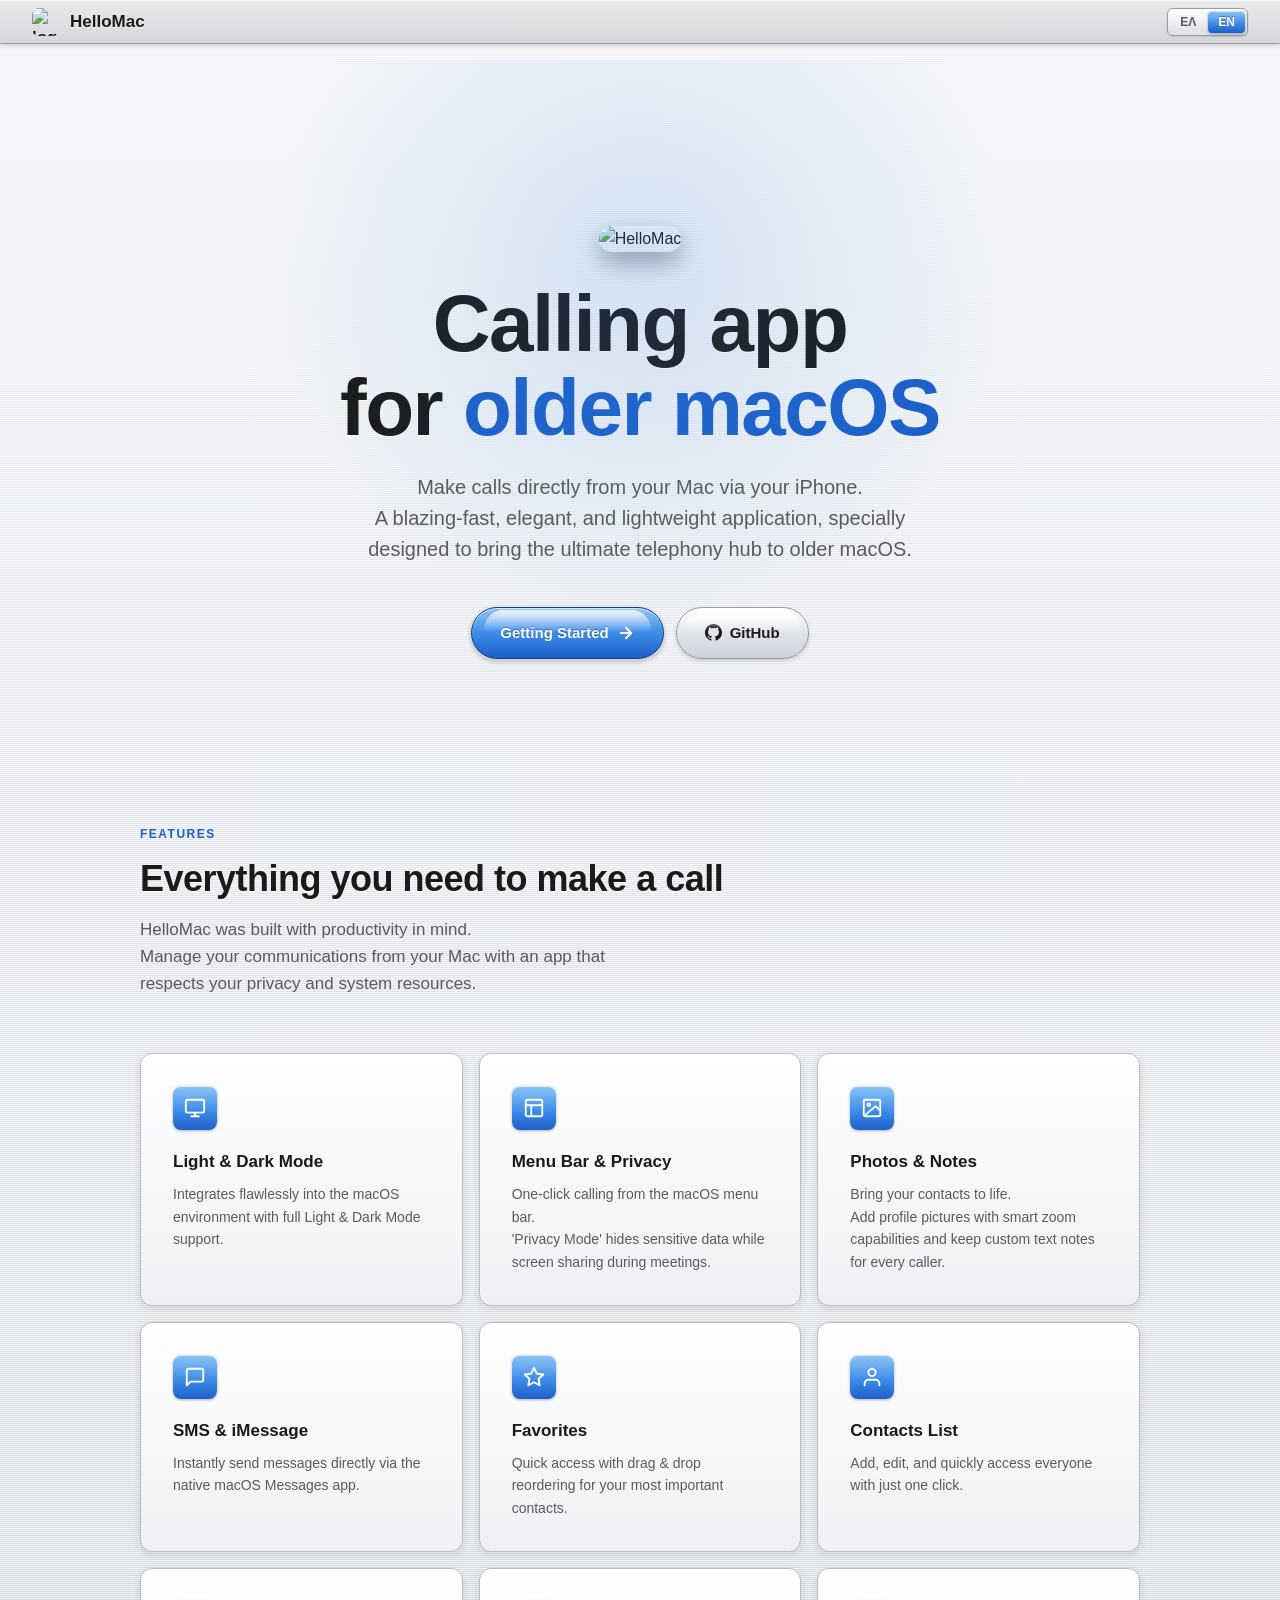
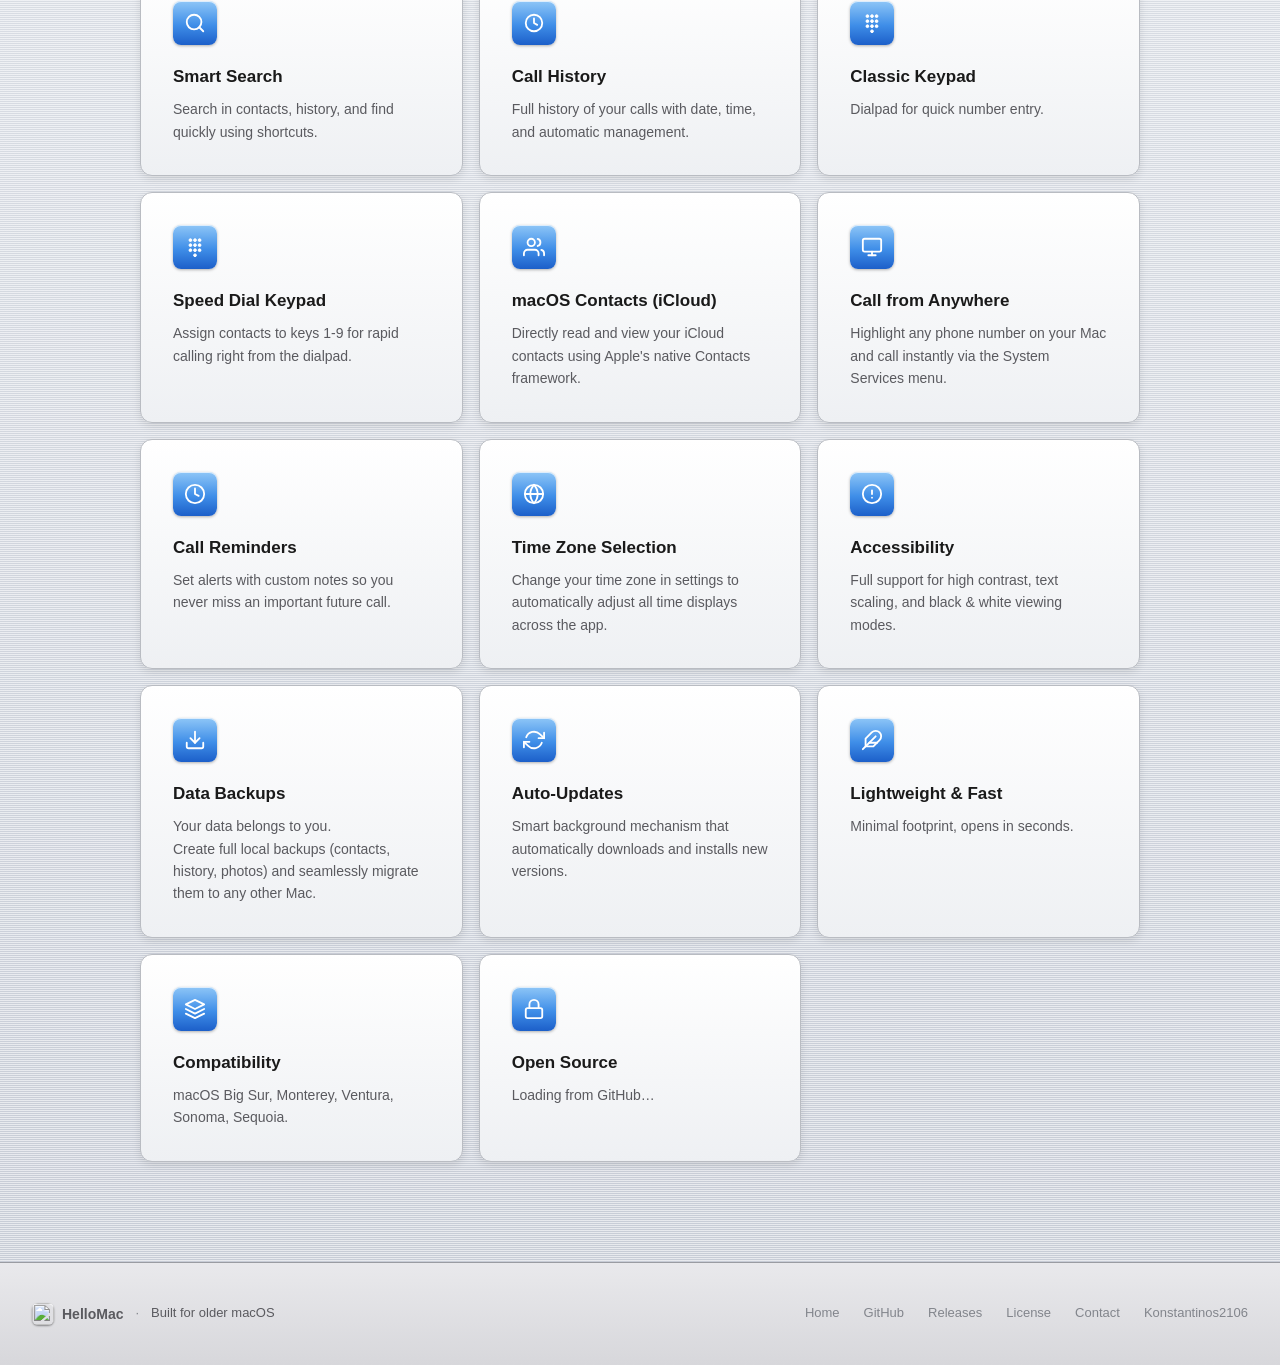
==== RetroPages/retro_Aqua.html @ c005988c "Retro Web Page" ====
<!DOCTYPE html>
<html lang="en" data-theme="dark">
<head>
  <meta charset="UTF-8" />
  <meta name="viewport" content="width=device-width, initial-scale=1.0" />
  <title>HelloMac | Phone Calls Utility for older macOS</title>
  <meta name="google-site-verification" content="5xGVIA18-POsc-wx-dAljCETDs4Q5NiAKTrYUYJ91cw" />
  <meta name="description" id="meta-desc" content="HelloMac is a lightweight phone utility for legacy macOS (Big Sur, Monterey, Ventura). Make calls via iPhone Handoff seamlessly." />
  <link rel="icon" type="image/png" href="https://raw.githubusercontent.com/Konstantinos2106/HelloMac/main/Icns_Photos/phone.png" sizes="48x48">
  <link rel="apple-touch-icon" href="https://raw.githubusercontent.com/Konstantinos2106/HelloMac/main/Icns_Photos/phone.png">  
  <link rel="preconnect" href="https://fonts.googleapis.com">
  <link rel="preconnect" href="https://fonts.gstatic.com" crossorigin>
  <link href="https://fonts.googleapis.com/css2?family=Inter:wght@400;500;600;700&display=swap" rel="stylesheet">

  <style>
    /* VARIABLES (Dark/Light Mode) */
    :root[data-theme="dark"] {
      --bg:#0d0d0f; --surface:#161618; --surface2:#1c1c1e;
      --border:rgba(255,255,255,0.08); --green:#30d158;
      --green-dim:rgba(48,209,88,0.12); --text:#f5f5f7;
      --text-secondary:#86868b; --text-tertiary:#48484a;
      --radius:18px; --radius-sm:10px;
    }
    :root[data-theme="light"] {
      --bg:#ffffff; --surface:#f5f5f7; --surface2:#e5e5ea;
      --border:rgba(0,0,0,0.1); --green:#28cd41;
      --green-dim:rgba(40,205,65,0.15); --text:#1d1d1f;
      --text-secondary:#86868b; --text-tertiary:#86868b;
      --radius:18px; --radius-sm:10px;
    }

    *,*::before,*::after{box-sizing:border-box;margin:0;padding:0;}
    
    /* Καθολική κληρονομικότητα γραμματοσειράς για όλα τα κουμπιά */
    button, input, select, textarea { font-family: inherit; }
    
    html{scroll-behavior:smooth;}
    body{
      background:var(--bg); color:var(--text);
      /* Native for Mac first, then Inter for Windows */
      font-family:-apple-system,BlinkMacSystemFont,'SF Pro Display','Inter',sans-serif;
      font-size:16px; line-height:1.6; -webkit-font-smoothing:antialiased;
      transition: background-color 0.3s, color 0.3s;
      overflow-x: hidden;
    }

    /* LANG */
    span[data-lang],div[data-lang]{display:none;}
    body.lang-el [data-lang="el"],body.lang-en [data-lang="en"]{display:revert;}
    span[data-lang]{display:none;}
    body.lang-el span[data-lang="el"],body.lang-en span[data-lang="en"]{display:inline;}

    /* MOUSE GLOW */
    .mouse-glow {
      position: fixed;
      top: 0; left: 0;
      width: 500px; height: 500px;
      background: radial-gradient(circle, rgba(48,209,88,0.12) 0%, rgba(48,209,88,0) 60%);
      border-radius: 50%;
      pointer-events: none;
      transform: translate(-50%, -50%);
      z-index: 9999;
      opacity: 0;
      transition: opacity 0.5s;
    }

    /* NAV */
    nav{position:fixed;top:0;left:0;right:0;z-index:100;display:flex;align-items:center;padding:0 32px;height:60px;background:rgba(13,13,15,.85);backdrop-filter:blur(20px);border-bottom:1px solid var(--border);}
    :root[data-theme="light"] nav { background:rgba(255,255,255,.85); }
    
    .nav-logo{display:flex;align-items:center;gap:10px;font-size:17px;font-weight:600;text-decoration:none;color:var(--text); cursor:pointer;}
    .logo-icon{width:28px;height:28px;border-radius:7px;overflow:hidden;display:flex;align-items:center;justify-content:center;}
    .logo-icon img{width:100%;height:100%;object-fit:cover;}
    
    /* ΝΕΟ ΚΑΘΑΡΟ FALLBACK (Αντί για emoji) */
    .logo-icon-fallback{width:28px;height:28px;background:var(--green);border-radius:7px;display:flex;align-items:center;justify-content:center;color:#000;}
    .hero-big-logo .logo-icon-fallback { width: 150px; height: 150px; border-radius: 35px; box-shadow: 0 20px 40px rgba(0,0,0,0.15); }
    .hero-big-logo .logo-icon-fallback svg { width: 64px; height: 64px; }
    
    .nav-right-actions { margin-left:auto; display:flex; gap:16px; align-items:center; }
    
    .nav-stars{display:flex;align-items:center;gap:5px;background:var(--surface2);border:1px solid var(--border);border-radius:6px;padding:4px 10px;font-size:12px;color:var(--text-secondary);text-decoration:none;transition:border-color .2s;}
    .nav-stars:hover{border-color:rgba(128,128,128,.4);}

    /* TOGGLE BUTTONS IN NAV */
    .icon-btn { background:var(--surface2); border:1px solid var(--border); color:var(--text-secondary); border-radius:6px; padding:4px 8px; cursor:pointer; display:flex; align-items:center; transition:all .2s; }
    .icon-btn:hover { border-color:rgba(128,128,128,.4); color:var(--text); }
    
    #lang-switch{display:flex;gap:2px;background:var(--surface2);border:1px solid var(--border);border-radius:6px;padding:2px;}
    #lang-switch button{background:none;border:none;color:var(--text-secondary);font-size:12px;font-weight:600;padding:4px 10px;border-radius:4px;cursor:pointer;transition:all .2s;}
    #lang-switch button.active{background:var(--green);color:#000;}

    /* HERO */
    .hero{min-height:85vh;display:flex;flex-direction:column;align-items:center;justify-content:center;text-align:center;padding:120px 24px 80px;position:relative;overflow:hidden;}
    .hero::before{content:'';position:absolute;top:-200px;left:50%;transform:translateX(-50%);width:800px;height:800px;background:radial-gradient(circle,rgba(48,209,88,.12) 0%,transparent 65%);pointer-events:none;}
    
    /* BIG OCLP STYLE LOGO */
    .hero-big-logo { margin-bottom: 30px; display: flex; justify-content: center; }
    .hero-big-logo img { width: 150px; height: 150px; border-radius: 35px; object-fit: cover; box-shadow: 0 20px 40px rgba(0,0,0,0.15); transition: box-shadow 0.3s; }
    
    /* FIX FOR LIGHT MODE IMAGES */
    :root[data-theme="light"] .hero-big-logo img { border: 1px solid rgba(0,0,0,0.1); box-shadow: 0 15px 40px rgba(0,0,0,0.1); }
    :root[data-theme="light"] .banner-wrap { border: 1px solid rgba(0,0,0,0.1); box-shadow: 0 15px 40px rgba(0,0,0,0.1); }
    :root[data-theme="light"] .banner-wrap img { border: none; box-shadow: none; }

    .hero-eyebrow{display:inline-flex;align-items:center;gap:8px;background:var(--green-dim);border:1px solid rgba(48,209,88,.25);border-radius:100px;padding:6px 14px;font-size:13px;font-weight:500;color:var(--green);margin-bottom:28px;min-height:34px;}
    .hero h1{font-size:clamp(42px,8vw,80px);font-weight:700;letter-spacing:-2.5px;line-height:1.05;margin-bottom:22px;}
    .hero h1 .accent{color:var(--green); text-shadow: 0 0 25px rgba(48,209,88,0.25);}
    .hero-sub{font-size:clamp(16px,2.5vw,20px);color:var(--text-secondary);max-width:580px;margin:0 auto 42px;line-height:1.55;}
    body.lang-el .hero-sub { max-width: 690px; }
    .hero-actions{display:flex;gap:12px;flex-wrap:wrap;justify-content:center;}

    .btn-primary{display:inline-flex;align-items:center;gap:8px;background:var(--green);color:#000;font-weight:600;font-size:15px;padding:13px 28px;border-radius:100px;text-decoration:none;transition:all .2s;cursor:pointer;border:none;}
    .btn-primary:hover{background:#34e05a;transform:translateY(-1px);box-shadow:0 8px 30px rgba(48,209,88,.3);}
    .btn-primary svg { width: 18px; height: 18px; }

    .btn-secondary{display:inline-flex;align-items:center;gap:8px;background:var(--surface2);color:var(--text);font-weight:600;font-size:15px;padding:13px 28px;border-radius:100px;text-decoration:none;border:1px solid var(--border);transition:all .2s;cursor:pointer;}
    .btn-secondary:hover{background:var(--surface);border-color:rgba(128,128,128,.4);}

    .spinner{width:14px;height:14px;border:2px solid var(--border);border-top-color:var(--green);border-radius:50%;animation:spin .8s linear infinite;display:inline-block;}
    @keyframes spin{to{transform:rotate(360deg);}}

    /* SECTIONS */
    section{padding:100px 24px;}
    .container{max-width:1000px;margin:0 auto;}
    .section-label{font-size:12px;font-weight:600;letter-spacing:1.5px;text-transform:uppercase;color:var(--green);margin-bottom:14px;}
    .section-title{font-size:clamp(28px,4vw,36px);font-weight:700;letter-spacing:-1px;line-height:1.15;margin-bottom:16px;}
    .section-sub{font-size:17px;color:var(--text-secondary);max-width:520px;line-height:1.6; margin-bottom: 30px;}

    /* FEATURES GRID */
    .features-grid{display:grid;grid-template-columns:repeat(auto-fit,minmax(280px,1fr));gap:16px;margin-top:56px;}
    .feature-card{background:var(--surface);border:1px solid var(--border);border-radius:var(--radius);padding:32px;transition:all 0.3s cubic-bezier(0.25, 0.8, 0.25, 1);}
    .feature-card:hover{border-color:rgba(48,209,88,.4);transform:translateY(-6px);box-shadow:0 12px 30px rgba(0,0,0,.2), 0 0 25px rgba(48,209,88,.08);}
    :root[data-theme="light"] .feature-card:hover { box-shadow:0 12px 30px rgba(0,0,0,.08), 0 0 25px rgba(48,209,88,.15); }
    .feature-icon{width:44px;height:44px;background:var(--green-dim);border-radius:12px;display:flex;align-items:center;justify-content:center;font-size:20px;margin-bottom:18px;transition: transform 0.3s ease;}
    .feature-card:hover .feature-icon{transform: scale(1.1);}
    .feature-card h3{font-size:17px;font-weight:600;margin-bottom:8px;}
    .feature-card p{font-size:14px;color:var(--text-secondary);line-height:1.6;}

    body.is-docs-view {
      height: 100vh;
      overflow: hidden; /* Prevent body from scrolling */
      display: flex;
      flex-direction: column;
    }
    body.is-docs-view nav {
      position: relative; /* Integrates into flex layout */
      flex-shrink: 0;
    }
    body.is-docs-view footer {
      flex-shrink: 0;
      position: relative;
      z-index: 10;
    }
    body.is-docs-view #page-docs {
      display: flex !important;
      flex: 1; /* Takes remaining height between nav and footer */
      min-height: 0; /* Needed for nested scrollbars in flexbox */
      padding-top: 0;
    }

    .docs-layout { display: none; }
    
    .docs-sidebar { 
      width: 280px; border-right: 1px solid var(--border); padding: 40px 24px; 
      overflow-y: auto; flex-shrink: 0; background: var(--bg);
    }
    
    .docs-sidebar-group { margin-bottom: 24px; }
    .docs-sidebar-group h4 { font-size: 14px; color: var(--text-tertiary); margin-bottom: 12px; font-weight: 700; text-transform: uppercase; letter-spacing: 0.5px; }
    .docs-sidebar-group ul { list-style: none; display: flex; flex-direction: column; gap: 4px; }
    .docs-sidebar-group a { 
      color: var(--text-secondary); text-decoration: none; font-size: 15px; font-weight: 500;
      display: block; padding: 8px 12px; border-radius: 8px; margin-left: -12px; transition: all 0.2s;
    }
    .docs-sidebar-group a:hover { background: var(--surface2); color: var(--text); }
    .docs-sidebar-group a.active { background: var(--green-dim); color: var(--green); font-weight: 600; }
    
    .docs-content { 
      flex: 1; 
      overflow-y: auto; 
      scroll-behavior: smooth;
    }
    .docs-content-inner {
      padding: 40px 60px; 
      max-width: 950px;
      margin: 0 auto; /* Centered content inside the scrollable pane */
    }
    .doc-section { display: none; animation: fadeIn 0.3s ease; }
    .doc-section.active { display: block; }
    
    @keyframes fadeIn { from { opacity: 0; transform: translateY(5px); } to { opacity: 1; transform: translateY(0); } }

    .banner-wrap{width:100%;max-width:900px;margin:30px 0;border-radius:var(--radius);overflow:hidden;border:1px solid var(--border);box-shadow:0 20px 50px rgba(0,0,0,.3);}
    .banner-wrap img{width:100%;display:block;object-fit:cover;}

    /* SCREENSHOTS GRID: 3 COLUMNS */
    .screenshots-grid{display:grid;grid-template-columns:repeat(3, 1fr);gap:20px;margin-top:40px;align-items:start;}
    .screenshot-card{border-radius:var(--radius);overflow:hidden;border:1px solid var(--border);background:var(--surface2);transition: transform 0.3s ease, box-shadow 0.3s ease;}
    .screenshot-card:hover{transform: translateY(-5px); box-shadow: 0 15px 35px rgba(0,0,0,0.25);}
    .screenshot-card img{width:100%;display:block;object-fit:cover;}
    .screenshot-card.span-2{grid-column:span 2;}

    .steps{margin-top:20px;display:flex;flex-direction:column;}
    .step{display:flex;gap:28px;align-items:flex-start;padding:32px 0;border-bottom:1px solid var(--border);}
    .step:last-child{border-bottom:none;}
    .step-num{flex-shrink:0;width:36px;height:36px;border-radius:50%;background:var(--green-dim);border:1px solid rgba(48,209,88,.3);color:var(--green);font-size:14px;font-weight:700;display:flex;align-items:center;justify-content:center;}
    .step-content h3{font-size:17px;font-weight:600;margin-bottom:6px;}
    .step-content p{font-size:14px;color:var(--text-secondary);line-height:1.65;}
    .step-content code{background:var(--surface2);border:1px solid var(--border);border-radius:5px;padding:1px 6px;font-family:'SF Mono',monospace;font-size:13px;color:var(--green);}
    .step-content a.step-link{color:var(--green); text-decoration:none; font-weight:500;}
    .step-content a.step-link:hover{text-decoration:underline;}

    .release-box{background:var(--surface);border:1px solid var(--border);border-radius:var(--radius);padding:28px 32px;margin-top:20px;display:none;}
    .release-box-header{display:flex;align-items:center;gap:12px;margin-bottom:16px;}
    .release-tag{background:var(--green-dim);border:1px solid rgba(48,209,88,.3);color:var(--green);font-size:12px;font-weight:700;padding:3px 10px;border-radius:100px;}
    .release-date{font-size:13px;color:var(--text-tertiary);}
    .release-body{font-size:14px;color:var(--text-secondary);line-height:1.7;white-space:normal;} 

    .notice{background:rgba(48,209,88,.07);border:1px solid rgba(48,209,88,.2);border-radius:var(--radius-sm);padding:18px 22px;font-size:14px;color:var(--text-secondary);margin-top:40px;line-height:1.65;}
    .notice strong{color:var(--text);}

    .download-card{max-width:100%;margin:40px 0 0;background:var(--surface);border:1px solid var(--border);border-radius:24px;padding:56px 48px;position:relative;overflow:hidden;}
    .download-card::before{content:'';position:absolute;inset:0;background:radial-gradient(circle at 50% 0%,rgba(48,209,88,.08) 0%,transparent 60%);pointer-events:none;}
    .download-card h2{font-size:28px;font-weight:700;letter-spacing:-.5px;margin-bottom:12px;}
    .download-card>p{color:var(--text-secondary);font-size:15px;margin-bottom:32px;}
    .req-list{margin-top:24px;display:flex;flex-direction:column;gap:6px;text-align:left;}
    .req-item{display:flex;align-items:center;gap:8px;font-size:13px;color:var(--text-secondary);}
    .req-item::before{content:'✓';color:var(--green);font-weight:700;}

    .scroll-top-btn {
      position: fixed; bottom: 30px; right: 30px; z-index: 9000; width: 46px; height: 46px;
      background: var(--green); color: black; border: none; border-radius: 50%;
      font-size: 20px; cursor: pointer; box-shadow: 0 4px 12px rgba(0,0,0,0.25); display: flex; align-items: center; justify-content: center;
      opacity: 0; visibility: hidden; transform: translateY(15px); transition: all 0.3s ease;
    }
    .scroll-top-btn.show { opacity: 1; visibility: visible; transform: translateY(0); }
    .scroll-top-btn:hover { background: #34e05a; transform: translateY(-3px); box-shadow: 0 6px 16px rgba(48,209,88,0.4); }
    
    .scroll-top-btn.above-footer { bottom: 120px; }

    @media(min-width: 769px) {
      body.is-docs-view .scroll-top-btn { bottom: 120px; }
    }

    footer{border-top:1px solid var(--border);padding:40px 32px;display:flex;align-items:center;justify-content:space-between;flex-wrap:wrap;gap:20px; background:var(--bg); position: relative; z-index: 10;}
    .footer-left{display:flex;align-items:center;gap:12px;font-size:13px;color:var(--text-secondary);}
    .footer-links{display:flex;gap:24px;flex-wrap:wrap;}
    .footer-links a{font-size:13px;color:var(--text-tertiary);text-decoration:none;transition:color .2s;}
    .footer-links a:hover{color:var(--text-secondary);}

    @media(max-width:768px){
      nav{padding:0 18px;}
      body.is-docs-view { display: block; overflow: auto; height: auto; }
      body.is-docs-view nav { position: fixed; }
      body.is-docs-view #page-docs { display: flex; flex-direction: column; margin-top: 60px; }
      .docs-sidebar { width: 100%; height: auto; border-right: none; border-bottom: 1px solid var(--border); padding: 20px; }
      .docs-content { overflow: visible; padding: 20px; }
      .docs-content-inner { padding: 0; }
      .screenshots-grid{grid-template-columns:1fr;} /* Στα κινητά γίνεται 1 στήλη */
      .screenshot-card{height:auto;}
      .screenshot-card img{height:auto;}
      footer{flex-direction:column;text-align:center;}
      .scroll-top-btn { display: none !important; }
    }

    /* ============================================================
       ============  RETRO MAC OS X (LION-ERA) AQUA SKIN  ==========
       ============================================================ */

    :root[data-theme="dark"], :root[data-theme="light"] {
      --aqua-blue-top:#8ec6f7;
      --aqua-blue-mid:#3f8ee8;
      --aqua-blue-bot:#1c5fc9;
      --aqua-blue-shadow:#0d3a8a;
      --aqua-gray-top:#fdfdfd;
      --aqua-gray-mid:#e6e6e9;
      --aqua-gray-bot:#c7c7cc;
      --aqua-brushed-1:#e9e9ec;
      --aqua-brushed-2:#d7d7db;
      --aqua-pinstripe:#eef1f5;
      --aqua-text:#1a1a1a;
      --aqua-text-dim:#5a5a5f;
      --aqua-shelf-border:#8a8a90;
      --bg: var(--aqua-pinstripe);
      --surface: linear-gradient(180deg,#ffffff,#eef0f3);
      --surface2: #e3e6ea;
      --border: #b9bcc2;
      --green: var(--aqua-blue-mid);
      --green-dim: rgba(63,142,232,0.14);
      --text: var(--aqua-text);
      --text-secondary: var(--aqua-text-dim);
      --text-tertiary: #82858c;
      --radius: 12px;
      --radius-sm: 7px;
    }

    body {
      font-family: 'Lucida Grande','Lucida Sans Unicode',Geneva,Verdana,sans-serif;
      background:
        repeating-linear-gradient(180deg, rgba(255,255,255,.55) 0px, rgba(255,255,255,.55) 1px, rgba(0,0,0,0.015) 1px, rgba(0,0,0,0.015) 2px),
        linear-gradient(180deg,#f4f6f9 0%, #dfe3ea 45%, #c9ced8 100%);
      color: var(--aqua-text);
    }

    .mouse-glow{ display:none; }

    /* Brushed-metal nav bar w/ glossy top highlight */
    nav{
      background: linear-gradient(180deg, var(--aqua-brushed-1) 0%, var(--aqua-brushed-2) 100%) !important;
      border-bottom: 1px solid #9a9ca2;
      box-shadow: 0 1px 0 rgba(255,255,255,.6) inset, 0 2px 4px rgba(0,0,0,.15);
      backdrop-filter: none !important;
      height: 44px;
    }
    :root[data-theme="light"] nav{ background: linear-gradient(180deg, var(--aqua-brushed-1) 0%, var(--aqua-brushed-2) 100%) !important; }
    .nav-logo{ color: var(--aqua-text); text-shadow: 0 1px 0 rgba(255,255,255,.7); font-weight:600; }
    .logo-icon-fallback{
      background: linear-gradient(180deg, var(--aqua-blue-top), var(--aqua-blue-mid) 55%, var(--aqua-blue-bot));
      box-shadow: 0 1px 0 rgba(255,255,255,.8) inset, 0 1px 2px rgba(0,0,0,.4);
      border-radius: 6px;
    }

    /* Lion "gel" scrollbars-ish icon buttons -> pill/gel buttons */
    .icon-btn, #lang-switch{
      background: linear-gradient(180deg,#ffffff,#dcdfe4);
      border: 1px solid #9a9ca2;
      box-shadow: 0 1px 0 rgba(255,255,255,.8) inset, 0 1px 2px rgba(0,0,0,.12);
      color: var(--aqua-text-dim);
    }
    .icon-btn:hover{ border-color:#7c7e86; }
    #lang-switch button{ color: var(--aqua-text-dim); }
    #lang-switch button.active{
      background: linear-gradient(180deg, var(--aqua-blue-top), var(--aqua-blue-mid) 55%, var(--aqua-blue-bot));
      color:#fff;
      box-shadow: 0 1px 0 rgba(255,255,255,.6) inset, 0 1px 3px rgba(0,0,0,.3);
      text-shadow: 0 -1px 0 rgba(0,0,0,.3);
    }

    .nav-stars{
      background: linear-gradient(180deg,#ffffff,#dcdfe4);
      border: 1px solid #9a9ca2;
      color: var(--aqua-text-dim);
    }

    /* HERO */
    .hero::before{ background: radial-gradient(circle, rgba(63,142,232,.18) 0%, transparent 65%); }
    .hero h1{ text-shadow: 0 1px 0 rgba(255,255,255,.8); letter-spacing:-1.5px; }
    .hero h1 .accent{ color: var(--aqua-blue-bot); text-shadow: 0 1px 0 rgba(255,255,255,.6); }
    .hero-sub{ color: var(--aqua-text-dim); }
    .hero-eyebrow{
      background: linear-gradient(180deg,#ffffff,#e2e6ec);
      border: 1px solid #9fb8d8;
      color: var(--aqua-blue-bot);
      box-shadow: 0 1px 0 rgba(255,255,255,.8) inset;
    }

    .hero-big-logo .logo-icon-fallback, .hero-big-logo img{
      box-shadow: 0 1px 0 rgba(255,255,255,.9) inset, 0 10px 24px rgba(0,0,0,.35);
      border-radius: 26px;
    }

    /* AQUA GEL BUTTONS - the classic blue lozenge button from OS X */
    .btn-primary{
      background: linear-gradient(180deg, var(--aqua-blue-top) 0%, var(--aqua-blue-mid) 48%, var(--aqua-blue-bot) 100%);
      color:#fff;
      text-shadow: 0 -1px 0 rgba(0,0,0,.35);
      border: 1px solid var(--aqua-blue-shadow);
      border-radius: 100px;
      box-shadow:
        0 1px 0 rgba(255,255,255,.7) inset,
        0 1px 2px rgba(255,255,255,.5),
        0 2px 5px rgba(0,0,0,.3);
      position: relative;
    }
    .btn-primary::after{
      content:'';
      position:absolute; left:6%; right:6%; top:2px; height:45%;
      background: linear-gradient(180deg, rgba(255,255,255,.85), rgba(255,255,255,0));
      border-radius: 100px 100px 60% 60%;
      pointer-events:none;
    }
    .btn-primary:hover{
      background: linear-gradient(180deg, #a3d3fb 0%, #4f9bef 48%, #2468d6 100%);
      box-shadow: 0 1px 0 rgba(255,255,255,.7) inset, 0 3px 8px rgba(28,95,201,.5);
      transform: translateY(-1px);
    }
    .btn-primary:active{ transform: translateY(1px); box-shadow: 0 1px 3px rgba(0,0,0,.3) inset; }

    .btn-secondary{
      background: linear-gradient(180deg,#ffffff 0%, #e2e5ea 48%, #cdd0d6 100%);
      color: var(--aqua-text);
      border: 1px solid #9a9ca2;
      border-radius: 100px;
      box-shadow: 0 1px 0 rgba(255,255,255,.8) inset, 0 2px 4px rgba(0,0,0,.15);
      position: relative;
    }
    .btn-secondary::after{
      content:'';
      position:absolute; left:6%; right:6%; top:2px; height:42%;
      background: linear-gradient(180deg, rgba(255,255,255,.9), rgba(255,255,255,0));
      border-radius: 100px 100px 60% 60%;
      pointer-events:none;
    }
    .btn-secondary:hover{ background: linear-gradient(180deg,#ffffff 0%, #eceef1 48%, #d6d9de 100%); }

    /* Little scroll-top round gel button */
    .scroll-top-btn{
      background: linear-gradient(180deg, var(--aqua-blue-top), var(--aqua-blue-mid) 55%, var(--aqua-blue-bot));
      border: 1px solid var(--aqua-blue-shadow);
      box-shadow: 0 1px 0 rgba(255,255,255,.7) inset, 0 2px 6px rgba(0,0,0,.3);
    }

    /* Section titles - brushed embossed look */
    .section-label{ color: var(--aqua-blue-bot); }
    .section-title{ text-shadow: 0 1px 0 rgba(255,255,255,.8); letter-spacing:-0.5px; }
    .section-sub{ color: var(--aqua-text-dim); }

    /* FEATURE CARDS -> "Lion widget/pane" look: glossy top, inset border, subtle shelf shadow */
    .feature-card{
      background: linear-gradient(180deg,#ffffff 0%, #eef0f3 100%);
      border: 1px solid #b9bcc2;
      border-radius: var(--radius);
      box-shadow: 0 1px 0 rgba(255,255,255,.9) inset, 0 3px 8px rgba(0,0,0,.1);
    }
    .feature-card:hover{
      border-color:#7fa8e0;
      transform: translateY(-3px);
      box-shadow: 0 1px 0 rgba(255,255,255,.9) inset, 0 8px 18px rgba(0,0,0,.16), 0 0 0 2px rgba(63,142,232,.15);
    }
    .feature-icon{
      background: linear-gradient(180deg, var(--aqua-blue-top), var(--aqua-blue-mid) 55%, var(--aqua-blue-bot));
      border-radius: 8px;
      box-shadow: 0 1px 0 rgba(255,255,255,.7) inset, 0 1px 3px rgba(0,0,0,.3);
    }
    .feature-icon svg, .feature-icon svg *{ stroke: #fff !important; fill: none; }
    .feature-icon svg circle[fill]{ fill:#fff !important; }
    .feature-card h3{ color: var(--aqua-text); }
    .feature-card p{ color: var(--aqua-text-dim); }

    /* Docs sidebar - metal panel */
    .docs-sidebar{
      background: linear-gradient(180deg, var(--aqua-brushed-1), var(--aqua-brushed-2));
      border-right: 1px solid #9a9ca2;
    }
    .docs-sidebar-group a.active{
      background: linear-gradient(180deg, var(--aqua-blue-top), var(--aqua-blue-mid) 55%, var(--aqua-blue-bot));
      color:#fff;
      text-shadow: 0 -1px 0 rgba(0,0,0,.3);
      box-shadow: 0 1px 0 rgba(255,255,255,.6) inset;
    }
    .docs-sidebar-group a:hover{ background: #d2d6dc; color: var(--aqua-text); }

    /* Steps / numbers as glossy blue circles */
    .step-num{
      background: linear-gradient(180deg, var(--aqua-blue-top), var(--aqua-blue-mid) 55%, var(--aqua-blue-bot));
      color:#fff;
      border: 1px solid var(--aqua-blue-shadow);
      box-shadow: 0 1px 0 rgba(255,255,255,.6) inset;
      text-shadow: 0 -1px 0 rgba(0,0,0,.3);
    }
    .step{ border-bottom: 1px solid #cfd2d8; }
    .step-content code{ background:#e3e6ea; border:1px solid #b9bcc2; color: var(--aqua-blue-bot); }
    .step-content a.step-link{ color: var(--aqua-blue-bot); }

    .release-box, .download-card{
      background: linear-gradient(180deg,#ffffff, #eef0f3);
      border: 1px solid #b9bcc2;
      box-shadow: 0 1px 0 rgba(255,255,255,.9) inset, 0 3px 10px rgba(0,0,0,.12);
    }
    .release-tag{
      background: linear-gradient(180deg, var(--aqua-blue-top), var(--aqua-blue-mid) 55%, var(--aqua-blue-bot));
      color:#fff; border: 1px solid var(--aqua-blue-shadow); text-shadow: 0 -1px 0 rgba(0,0,0,.3);
    }
    .req-item::before{ color: var(--aqua-blue-bot); }

    .notice{ background: rgba(63,142,232,.08); border: 1px solid rgba(63,142,232,.3); color: var(--aqua-text-dim); }
    .notice strong{ color: var(--aqua-text); }

    /* Footer as brushed metal shelf */
    footer{
      background: linear-gradient(180deg, var(--aqua-brushed-1), var(--aqua-brushed-2)) !important;
      border-top: 1px solid #9a9ca2;
    }
    .footer-links a:hover{ color: var(--aqua-blue-bot); }

    /* Banner / screenshot frames - beveled metal frame like a Preview.app window */
    .banner-wrap, .screenshot-card{
      border: 1px solid #9a9ca2 !important;
      box-shadow: 0 1px 0 rgba(255,255,255,.9) inset, 0 4px 12px rgba(0,0,0,.2) !important;
    }
  </style>
</head>
<body class="lang-en">

<div class="mouse-glow" id="mouse-glow"></div>

<nav>
  <a class="nav-logo" onclick="showHome()">
    <div class="logo-icon" id="nav-logo-wrap">
      <div class="logo-icon-fallback">
        <svg xmlns="http://www.w3.org/2000/svg" width="16" height="16" viewBox="0 0 24 24" fill="none" stroke="currentColor" stroke-width="2" stroke-linecap="round" stroke-linejoin="round"><path d="M22 16.92v3a2 2 0 0 1-2.18 2 19.79 19.79 0 0 1-8.63-3.07 19.5 19.5 0 0 1-6-6 19.79 19.79 0 0 1-3.07-8.67A2 2 0 0 1 4.11 2h3a2 2 0 0 1 2 1.72 12.84 12.84 0 0 0 .7 2.81 2 2 0 0 1-.45 2.11L8.09 9.91a16 16 0 0 0 6 6l1.27-1.27a2 2 0 0 1 2.11-.45 12.84 12.84 0 0 0 2.81.7A2 2 0 0 1 22 16.92z"></path></svg>
      </div>
    </div>
    HelloMac
  </a>
  
  <div class="nav-right-actions">
    <div id="lang-switch">
      <button class="active" onclick="setLang('el')">ΕΛ</button>
      <button onclick="setLang('en')">EN</button>
    </div>

    <a class="nav-stars" id="nav-downloads" href="https://github.com/Konstantinos2106/HelloMac/releases" target="_blank" style="display: none;">
      <svg xmlns="http://www.w3.org/2000/svg" width="12" height="12" viewBox="0 0 24 24" fill="none" stroke="currentColor" stroke-width="2" stroke-linecap="round" stroke-linejoin="round" style="margin-right:2px;">
        <path d="M21 15v4a2 2 0 0 1-2 2H5a2 2 0 0 1-2-2v-4"></path>
        <polyline points="7 10 12 15 17 10"></polyline>
        <line x1="12" y1="15" x2="12" y2="3"></line>
      </svg>
      <span id="downloads-count"></span>
    </a>
  </div>
</nav>

<div id="page-home" style="padding-top: 60px;">
  <section class="hero" style="padding-top: 80px;">
    <div class="hero-big-logo">
      <div id="main-logo-wrap">
        <div class="logo-icon-fallback">
          <svg xmlns="http://www.w3.org/2000/svg" viewBox="0 0 24 24" fill="none" stroke="currentColor" stroke-width="2" stroke-linecap="round" stroke-linejoin="round"><path d="M22 16.92v3a2 2 0 0 1-2.18 2 19.79 19.79 0 0 1-8.63-3.07 19.5 19.5 0 0 1-6-6 19.79 19.79 0 0 1-3.07-8.67A2 2 0 0 1 4.11 2h3a2 2 0 0 1 2 1.72 12.84 12.84 0 0 0 .7 2.81 2 2 0 0 1-.45 2.11L8.09 9.91a16 16 0 0 0 6 6l1.27-1.27a2 2 0 0 1 2.11-.45 12.84 12.84 0 0 0 2.81.7A2 2 0 0 1 22 16.92z"></path></svg>
        </div>
      </div>
    </div>

    <div class="hero-eyebrow" id="hero-badge" style="display: none;"><span class="spinner"></span></div>
    <h1>
      <span data-lang="el">Εφαρμογή κλήσεων<br>για <span class="accent">παλαιότερα macOS</span></span>
      <span data-lang="en">Calling app<br>for <span class="accent">older macOS</span></span>
    </h1>
    <p class="hero-sub" id="hero-desc">
      <span data-lang="el">Πραγματοποιήστε κλήσεις απευθείας από το Mac σας μέσω του iPhone.<br>Μια ταχύτατη, κομψή και ελαφριά εφαρμογή, ειδικά σχεδιασμένη για να προσφέρει το απόλυτο τηλεφωνικό κέντρο σε παλαιότερα macOS.</span>
      <span data-lang="en">Make calls directly from your Mac via your iPhone.<br>A blazing-fast, elegant, and lightweight application, specially designed to bring the ultimate telephony hub to older macOS.</span>
    </p>
    <div class="hero-actions">
      <button class="btn-primary" onclick="showDocs()">
        <span data-lang="el">Ξεκινήστε</span><span data-lang="en">Getting Started</span>
        <svg xmlns="http://www.w3.org/2000/svg" viewBox="0 0 24 24" fill="none" stroke="currentColor" stroke-width="2.5" stroke-linecap="round" stroke-linejoin="round"><line x1="5" y1="12" x2="19" y2="12"></line><polyline points="12 5 19 12 12 19"></polyline></svg>
      </button>
      <a class="btn-secondary" href="https://github.com/Konstantinos2106/HelloMac" target="_blank">
        <svg xmlns="http://www.w3.org/2000/svg" width="17" height="17" viewBox="0 0 24 24" fill="currentColor" style="flex-shrink:0;vertical-align:middle"><path d="M12 0C5.374 0 0 5.373 0 12c0 5.302 3.438 9.8 8.207 11.387.599.111.793-.261.793-.577v-2.234c-3.338.726-4.033-1.416-4.033-1.416-.546-1.387-1.333-1.756-1.333-1.756-1.089-.745.083-.729.083-.729 1.205.084 1.839 1.237 1.839 1.237 1.07 1.834 2.807 1.304 3.492.997.107-.775.418-1.305.762-1.604-2.665-.305-5.467-1.334-5.467-5.931 0-1.311.469-2.381 1.236-3.221-.124-.303-.535-1.524.117-3.176 0 0 1.008-.322 3.301 1.23A11.509 11.509 0 0 1 12 5.803c1.02.005 2.047.138 3.006.404 2.291-1.552 3.297-1.23 3.297-1.23.653 1.653.242 2.874.118 3.176.77.84 1.235 1.911 1.235 3.221 0 4.609-2.807 5.624-5.479 5.921.43.372.823 1.102.823 2.222v3.293c0 .319.192.694.801.576C20.566 21.797 24 17.3 24 12c0-6.627-5.373-12-12-12z"/></svg>
        <span data-lang="el">GitHub</span><span data-lang="en">GitHub</span>
      </a>
    </div>
  </section>

  <section id="features" style="padding-top: 0;">
    <div class="container">
      <div class="section-label"><span data-lang="el">Χαρακτηριστικά</span><span data-lang="en">Features</span></div>
      <h2 class="section-title">
        <span data-lang="el">Όλα όσα χρειάζεσαι για μια κλήση</span>
        <span data-lang="en">Everything you need to make a call</span>
      </h2>
      <p class="section-sub">
        <span data-lang="el">Το HelloMac δημιουργήθηκε με γνώμονα την παραγωγικότητα.<br>Διαχειριστείτε από το Mac σας τις επικοινωνίες σας με μια εφαρμογή που σέβεται την ιδιωτικότητά σας και τους πόρους του συστήματός σας.</span>
        <span data-lang="en">HelloMac was built with productivity in mind.<br>Manage your communications from your Mac with an app that respects your privacy and system resources.</span>
      </p>
      
      <div class="features-grid">
        <div class="feature-card">
          <div class="feature-icon" style="font-size:0">
            <svg xmlns="http://www.w3.org/2000/svg" width="22" height="22" viewBox="0 0 24 24" fill="none" stroke="var(--green)" stroke-width="2" stroke-linecap="round" stroke-linejoin="round"><rect x="2" y="3" width="20" height="14" rx="2" ry="2"/><line x1="8" y1="21" x2="16" y2="21"/><line x1="12" y1="17" x2="12" y2="21"/></svg>
          </div>
          <h3><span data-lang="el">Ανοιχτόχρωμη & Σκουρόχρωμη Λειτουργία</span><span data-lang="en">Light & Dark Mode</span></h3>
            <p><span data-lang="el">Ενσωματώνεται άψογα στο περιβάλλον του macOS με πλήρη υποστήριξη ανοιχτόχρωμης & σκουρόχρωμης λειτουργίας.</span><span data-lang="en">Integrates flawlessly into the macOS environment with full Light & Dark Mode support.</span></p>
        </div>
        
        <div class="feature-card">
          <div class="feature-icon" style="font-size:0">
            <svg xmlns="http://www.w3.org/2000/svg" width="22" height="22" viewBox="0 0 24 24" fill="none" stroke="var(--green)" stroke-width="2" stroke-linecap="round" stroke-linejoin="round"><rect x="3" y="3" width="18" height="18" rx="2"/><path d="M3 9h18"/><path d="M9 21V9"/></svg>
          </div>
          <h3><span data-lang="el">Menu Bar & Απόρρητο</span><span data-lang="en">Menu Bar & Privacy</span></h3>
          <p><span data-lang="el"> Κλήσεις με ένα κλικ από την πάνω μπάρα εργασιών του macOS.<br>Η "Λειτουργία Απορρήτου" κρύβει ευαίσθητα δεδομένα κατά την κοινή χρήση οθόνης σε meetings. </span><span data-lang="en">One-click calling from the macOS menu bar.<br>'Privacy Mode' hides sensitive data while screen sharing during meetings.</span></p>
        </div>
        
        <div class="feature-card">
          <div class="feature-icon" style="font-size:0">
            <svg xmlns="http://www.w3.org/2000/svg" width="22" height="22" viewBox="0 0 24 24" fill="none" stroke="var(--green)" stroke-width="2" stroke-linecap="round" stroke-linejoin="round"><rect x="3" y="3" width="18" height="18" rx="2"/><circle cx="8.5" cy="8.5" r="1.5"/><path d="M20.4 14.5L16 10 4 20"/></svg>
          </div>
          <h3><span data-lang="el">Φωτογραφίες & Σημειώσεις</span><span data-lang="en">Photos & Notes</span></h3>
          <p><span data-lang="el">Δώστε ζωή στις επαφές σας.<br>Προσθέστε εικόνες με δυνατότητα έξυπνου ζουμ και κρατήστε προσωπικές σημειώσεις για την κάθε σας κλήση.</span><span data-lang="en">Bring your contacts to life.<br>Add profile pictures with smart zoom capabilities and keep custom text notes for every caller.</span></p>
        </div>

        <div class="feature-card">
          <div class="feature-icon" style="font-size:0">
            <svg xmlns="http://www.w3.org/2000/svg" width="22" height="22" viewBox="0 0 24 24" fill="none" stroke="var(--green)" stroke-width="2" stroke-linecap="round" stroke-linejoin="round"><path d="M21 15a2 2 0 0 1-2 2H7l-4 4V5a2 2 0 0 1 2-2h14a2 2 0 0 1 2 2z"/></svg>
          </div>
          <h3><span data-lang="el">SMS & iMessage</span><span data-lang="en">SMS & iMessage</span></h3>
          <p><span data-lang="el">Άμεση αποστολή μηνυμάτων μέσω της εγγενούς εφαρμογής του macOS.</span><span data-lang="en">Instantly send messages directly via the native macOS Messages app.</span></p>
        </div>

        <div class="feature-card">
          <div class="feature-icon" style="font-size:0">
            <svg xmlns="http://www.w3.org/2000/svg" width="22" height="22" viewBox="0 0 24 24" fill="none" stroke="var(--green)" stroke-width="2" stroke-linecap="round" stroke-linejoin="round"><polygon points="12 2 15.09 8.26 22 9.27 17 14.14 18.18 21.02 12 17.77 5.82 21.02 7 14.14 2 9.27 8.91 8.26 12 2"/></svg>
          </div>
          <h3><span data-lang="el">Αγαπημένα</span><span data-lang="en">Favorites</span></h3>
          <p><span data-lang="el">Άμεση πρόσβαση με drag & drop στις πιο σημαντικές επαφές σας.</span><span data-lang="en">Quick access with drag & drop reordering for your most important contacts.</span></p>
        </div>

        <div class="feature-card">
          <div class="feature-icon" style="font-size:0">
            <svg xmlns="http://www.w3.org/2000/svg" width="22" height="22" viewBox="0 0 24 24" fill="none" stroke="var(--green)" stroke-width="2" stroke-linecap="round" stroke-linejoin="round"><path d="M20 21v-2a4 4 0 0 0-4-4H8a4 4 0 0 0-4 4v2"/><circle cx="12" cy="7" r="4"/></svg>
          </div>
          <h3><span data-lang="el">Λίστα Επαφών</span><span data-lang="en">Contacts List</span></h3>
          <p><span data-lang="el">Προσθήκη, επεξεργασία και γρήγορη πρόσβαση με ένα κλικ.</span><span data-lang="en">Add, edit, and quickly access everyone with just one click.</span></p>
        </div>
        
        <div class="feature-card">
          <div class="feature-icon" style="font-size:0">
            <svg xmlns="http://www.w3.org/2000/svg" width="22" height="22" viewBox="0 0 24 24" fill="none" stroke="var(--green)" stroke-width="2" stroke-linecap="round" stroke-linejoin="round"><circle cx="11" cy="11" r="8"></circle><line x1="21" y1="21" x2="16.65" y2="16.65"></line></svg>
          </div>
          <h3><span data-lang="el">Έξυπνη Αναζήτηση</span><span data-lang="en">Smart Search</span></h3>
          <p><span data-lang="el">Αναζήτηση στις επαφές, στο ιστορικό και γρήγορη εύρεση με συντομεύσεις.</span><span data-lang="en">Search in contacts, history, and find quickly using shortcuts.</span></p>
        </div>

        <div class="feature-card">
          <div class="feature-icon" style="font-size:0">
            <svg xmlns="http://www.w3.org/2000/svg" width="22" height="22" viewBox="0 0 24 24" fill="none" stroke="var(--green)" stroke-width="2" stroke-linecap="round" stroke-linejoin="round"><circle cx="12" cy="12" r="9"/><polyline points="12 7 12 12 15.5 14"/></svg>
          </div>
          <h3><span data-lang="el">Ιστορικό Κλήσεων</span><span data-lang="en">Call History</span></h3>
          <p><span data-lang="el">Πλήρες ιστορικό των κλήσεών σας με ημερομηνία και αυτόματη διαχείριση.</span><span data-lang="en">Full history of your calls with date, time, and automatic management.</span></p>
        </div>

        <div class="feature-card">
          <div class="feature-icon" style="font-size:0">
            <svg xmlns="http://www.w3.org/2000/svg" width="22" height="22" viewBox="0 0 24 24"><circle cx="7" cy="4.5" r="1.5" fill="var(--green)"/><circle cx="12" cy="4.5" r="1.5" fill="var(--green)"/><circle cx="17" cy="4.5" r="1.5" fill="var(--green)"/><circle cx="7" cy="10" r="1.5" fill="var(--green)"/><circle cx="12" cy="10" r="1.5" fill="var(--green)"/><circle cx="17" cy="10" r="1.5" fill="var(--green)"/><circle cx="7" cy="15.5" r="1.5" fill="var(--green)"/><circle cx="12" cy="15.5" r="1.5" fill="var(--green)"/><circle cx="17" cy="15.5" r="1.5" fill="var(--green)"/><circle cx="12" cy="21" r="1.5" fill="var(--green)"/></svg>
          </div>
          <h3><span data-lang="el">Κλασικό Πληκτρολόγιο</span><span data-lang="en">Classic Keypad</span></h3>
          <p><span data-lang="el">Καντράν για γρήγορη πληκτρολόγηση αριθμών.</span><span data-lang="en">Dialpad for quick number entry.</span></p>
        </div>

        <div class="feature-card">
          <div class="feature-icon" style="font-size:0">
            <svg xmlns="http://www.w3.org/2000/svg" width="22" height="22" viewBox="0 0 24 24"><circle cx="7" cy="4.5" r="1.5" fill="var(--green)"/><circle cx="12" cy="4.5" r="1.5" fill="var(--green)"/><circle cx="17" cy="4.5" r="1.5" fill="var(--green)"/><circle cx="7" cy="10" r="1.5" fill="var(--green)"/><circle cx="12" cy="10" r="1.5" fill="var(--green)"/><circle cx="17" cy="10" r="1.5" fill="var(--green)"/><circle cx="7" cy="15.5" r="1.5" fill="var(--green)"/><circle cx="12" cy="15.5" r="1.5" fill="var(--green)"/><circle cx="17" cy="15.5" r="1.5" fill="var(--green)"/><circle cx="12" cy="21" r="1.5" fill="var(--green)"/></svg>
          </div>
          <h3><span data-lang="el">Ταχεία Κλήση</span><span data-lang="en">Speed Dial Keypad</span></h3>
          <p><span data-lang="el">Αναθέστε επαφές στα πλήκτρα 1-9 για γρήγορη κλήση κατευθείαν από το καντράν.</span><span data-lang="en">Assign contacts to keys 1-9 for rapid calling right from the dialpad.</span></p>
        </div>

        <div class="feature-card">
            <div class="feature-icon" style="font-size:0">
                <svg xmlns="http://www.w3.org/2000/svg" width="22" height="22" viewBox="0 0 24 24" fill="none" stroke="var(--green)" stroke-width="2" stroke-linecap="round" stroke-linejoin="round"><path d="M17 21v-2a4 4 0 0 0-4-4H5a4 4 0 0 0-4 4v2"></path><circle cx="9" cy="7" r="4"></circle><path d="M23 21v-2a4 4 0 0 0-3-3.87"></path><path d="M16 3.13a4 4 0 0 1 0 7.75"></path></svg>
            </div>
            <h3><span data-lang="el">Επαφές macOS (iCloud)</span><span data-lang="en">macOS Contacts (iCloud)</span></h3>
            <p><span data-lang="el">Άμεση ανάγνωση και προβολή των επαφών σας από το iCloud μέσω του native Contacts framework της Apple.</span><span data-lang="en">Directly read and view your iCloud contacts using Apple's native Contacts framework.</span></p>
        </div>

    <div class="feature-card">
        <div class="feature-icon" style="font-size:0">
            <svg xmlns="http://www.w3.org/2000/svg" width="22" height="22" viewBox="0 0 24 24" fill="none" stroke="var(--green)" stroke-width="2" stroke-linecap="round" stroke-linejoin="round"><rect x="2" y="3" width="20" height="14" rx="2" ry="2"></rect><line x1="8" y1="21" x2="16" y2="21"></line><line x1="12" y1="17" x2="12" y2="21"></line></svg>
        </div>
        <h3><span data-lang="el">Κλήση από Παντού</span><span data-lang="en">Call from Anywhere</span></h3>
        <p><span data-lang="el">Μαρκάρετε οποιονδήποτε αριθμό στο Mac και καλέστε τον άμεσα μέσω του μενού Υπηρεσιών (System Service).</span><span data-lang="en">Highlight any phone number on your Mac and call instantly via the System Services menu.</span></p>
    </div>

    <div class="feature-card">
        <div class="feature-icon" style="font-size:0">
            <svg xmlns="http://www.w3.org/2000/svg" width="22" height="22" viewBox="0 0 24 24" fill="none" stroke="var(--green)" stroke-width="2" stroke-linecap="round" stroke-linejoin="round"><circle cx="12" cy="12" r="10"></circle><polyline points="12 6 12 12 16 14"></polyline></svg>
        </div>
        <h3><span data-lang="el">Υπενθυμίσεις Κλήσεων</span><span data-lang="en">Call Reminders</span></h3>
        <p><span data-lang="el">Ορίστε ειδοποιήσεις με προσαρμοσμένα μηνύματα για να μην ξεχάσετε ποτέ μια σημαντική μελλοντική κλήση.</span><span data-lang="en">Set alerts with custom notes so you never miss an important future call.</span></p>
    </div>

    <div class="feature-card">
        <div class="feature-icon" style="font-size:0">
            <svg xmlns="http://www.w3.org/2000/svg" width="22" height="22" viewBox="0 0 24 24" fill="none" stroke="var(--green)" stroke-width="2" stroke-linecap="round" stroke-linejoin="round"><circle cx="12" cy="12" r="10"></circle><path d="M12 2a14.5 14.5 0 0 0 0 20 14.5 14.5 0 0 0 0-20"></path><path d="M2 12h20"></path></svg>
        </div>
        <h3><span data-lang="el">Επιλογή Ζώνης Ώρας</span><span data-lang="en">Time Zone Selection</span></h3>
        <p><span data-lang="el">Αλλάξτε τη ζώνη ώρας στις ρυθμίσεις για να προσαρμόζονται αυτόματα όλες οι ενδείξεις χρόνου στην εφαρμογή.</span><span data-lang="en">Change your time zone in settings to automatically adjust all time displays across the app.</span></p>
    </div>

    <div class="feature-card">
        <div class="feature-icon" style="font-size:0">
            <svg xmlns="http://www.w3.org/2000/svg" width="22" height="22" viewBox="0 0 24 24" fill="none" stroke="var(--green)" stroke-width="2" stroke-linecap="round" stroke-linejoin="round"><circle cx="12" cy="12" r="10"></circle><line x1="12" y1="8" x2="12" y2="12"></line><line x1="12" y1="16" x2="12.01" y2="16"></line></svg>
        </div>
        <h3><span data-lang="el">Προσβασιμότητα</span><span data-lang="en">Accessibility</span></h3>
        <p><span data-lang="el">Πλήρης υποστήριξη για υψηλή αντίθεση, μεγέθυνση κειμένου και ασπρόμαυρη προβολή.</span><span data-lang="en">Full support for high contrast, text scaling, and black & white viewing modes.</span></p>
    </div>
    
        <div class="feature-card">
          <div class="feature-icon" style="font-size:0">
            <svg xmlns="http://www.w3.org/2000/svg" width="22" height="22" viewBox="0 0 24 24" fill="none" stroke="var(--green)" stroke-width="2" stroke-linecap="round" stroke-linejoin="round"><path d="M21 15v4a2 2 0 0 1-2 2H5a2 2 0 0 1-2-2v-4"/><polyline points="7 10 12 15 17 10"/><line x1="12" y1="15" x2="12" y2="3"/></svg>
          </div>
          <h3><span data-lang="el">Αντίγραφα Ασφαλείας</span><span data-lang="en">Data Backups</span></h3>
          <p><span data-lang="el">Τα δεδομένα σας ανήκουν σε εσάς.<br>Δημιουργήστε πλήρη τοπικά αντίγραφα ασφαλείας (επαφές, ιστορικό, φωτογραφίες) και μεταφέρετέ τα εύκολα σε άλλο Mac.</span><span data-lang="en">Your data belongs to you.<br>Create full local backups (contacts, history, photos) and seamlessly migrate them to any other Mac.</span></p>
        </div>

        <div class="feature-card">
          <div class="feature-icon" style="font-size:0">
            <svg xmlns="http://www.w3.org/2000/svg" width="22" height="22" viewBox="0 0 24 24" fill="none" stroke="var(--green)" stroke-width="2" stroke-linecap="round" stroke-linejoin="round">
  <polyline points="23 4 23 10 17 10"></polyline>
  <polyline points="1 20 1 14 7 14"></polyline>
  <path d="M3.51 9a9 9 0 0 1 14.85-3.36L23 10M1 14l4.64 4.36A9 9 0 0 0 20.49 15"></path>
</svg>g>
          </div>
          <h3><span data-lang="el">Αυτόματες Ενημερώσεις</span><span data-lang="en">Auto-Updates</span></h3>
          <p><span data-lang="el">Έξυπνος μηχανισμός στο παρασκήνιο που εγκαθιστά τις νέες εκδόσεις.</span><span data-lang="en">Smart background mechanism that automatically downloads and installs new versions.</span></p>
        </div>

        <div class="feature-card">
          <div class="feature-icon" style="font-size:0">
            <svg xmlns="http://www.w3.org/2000/svg" width="22" height="22" viewBox="0 0 24 24" fill="none" stroke="var(--green)" stroke-width="2" stroke-linecap="round" stroke-linejoin="round"><path d="M20.24 12.24a6 6 0 0 0-8.49-8.49L5 10.5V19h8.5z"/><line x1="16" y1="8" x2="2" y2="22"/><line x1="17.5" y1="15" x2="9" y2="15"/></svg>
          </div>
          <h3><span data-lang="el">Ελαφρύ & Γρήγορο</span><span data-lang="en">Lightweight & Fast</span></h3>
          <p><span data-lang="el">Minimal αποτύπωμα, ανοίγει σε δευτερόλεπτα.</span><span data-lang="en">Minimal footprint, opens in seconds.</span></p>
        </div>
        
        <div class="feature-card">
          <div class="feature-icon" style="font-size:0">
            <svg xmlns="http://www.w3.org/2000/svg" width="22" height="22" viewBox="0 0 24 24" fill="none" stroke="var(--green)" stroke-width="2" stroke-linecap="round" stroke-linejoin="round"><polygon points="12 2 2 7 12 12 22 7 12 2"/><polyline points="2 17 12 22 22 17"/><polyline points="2 12 12 17 22 12"/></svg>
          </div>
          <h3><span data-lang="el">Συμβατότητα</span><span data-lang="en">Compatibility</span></h3>
          <p>macOS Big Sur, Monterey, Ventura, Sonoma, Sequoia.</p>
        </div>

        <div class="feature-card license-card">
          <div class="feature-icon" style="font-size:0">
            <svg xmlns="http://www.w3.org/2000/svg" width="22" height="22" viewBox="0 0 24 24" fill="none" stroke="var(--green)" stroke-width="2" stroke-linecap="round" stroke-linejoin="round"><rect x="3" y="11" width="18" height="11" rx="2" ry="2"/><path d="M7 11V7a5 5 0 0 1 10 0v4"/></svg>
          </div>
          <h3 class="license-card-title"><span class="spinner"></span></h3>
          <p class="license-card-body"><span data-lang="el">Φόρτωση από GitHub…</span><span data-lang="en">Loading from GitHub…</span></p>
        </div>
      </div>
    </div>
  </section>
</div>

<div id="page-docs" class="docs-layout">
  <aside class="docs-sidebar">
    <div class="docs-sidebar-group">
      <h4><span data-lang="el">Εξερεύνηση</span><span data-lang="en">Explore</span></h4>
      <ul>
        <li><a href="#" class="sidebar-link active" onclick="switchDoc('doc-intro', this, event)"><span data-lang="el">Εισαγωγή</span><span data-lang="en">Introduction</span></a></li>
        <li><a href="#" class="sidebar-link" onclick="switchDoc('doc-features', this, event)"><span data-lang="el">Χαρακτηριστικά</span><span data-lang="en">Features</span></a></li>
        <li id="sidebar-screenshots-item"><a href="#" class="sidebar-link" onclick="switchDoc('doc-screenshots', this, event)"><span data-lang="el">Στιγμιότυπα</span><span data-lang="en">Screenshots</span></a></li>
      </ul>
    </div>
    <div class="docs-sidebar-group">
      <h4><span data-lang="el">Οδηγίες</span><span data-lang="en">Guides</span></h4>
      <ul>
        <li><a href="#" class="sidebar-link" onclick="switchDoc('doc-install', this, event)"><span data-lang="el">Εγκατάσταση</span><span data-lang="en">Installation</span></a></li>
        <li id="sidebar-release-item"><a href="#" class="sidebar-link" onclick="switchDoc('doc-release', this, event)"><span data-lang="el">Σημειώσεις Έκδοσης</span><span data-lang="en">Release Notes</span></a></li>
      </ul>
    </div>
  </aside>

  <div class="docs-content" id="docsScrollArea">
    <div class="docs-content-inner">
      <div id="doc-intro" class="doc-section active">
        <div class="section-label"><span data-lang="el">Καλώς Ήρθατε</span><span data-lang="en">Welcome</span></div>
        <h2 class="section-title">
          <span data-lang="el">Τι είναι το HelloMac;</span>
          <span data-lang="en">What is HelloMac?</span>
        </h2>
        <p class="section-sub">
          <span data-lang="el">Το HelloMac είναι μια προηγμένη εφαρμογή τηλεφώνου για το Mac σας. Σχεδιάστηκε για να καλύψει την έλλειψη μιας αυτόνομης εφαρμογής κλήσεων στο macOS, προσφέροντας ένα καθαρό, αποκλειστικό περιβάλλον.<br><br>Χρησιμοποιώντας την τεχνολογία Handoff του iPhone σας, το HelloMac γεφυρώνει τη συσκευή σας με τον υπολογιστή, επιτρέποντάς σας να διαχειρίζεστε τις κλήσεις σας.</span>
          <span data-lang="en">HelloMac is an advanced phone app for your Mac. It was designed to fill the gap of a missing standalone calling app on macOS, offering a clean, dedicated environment<br><br>Leveraging your iPhone's Handoff technology, HelloMac bridges your device with your computer, allowing you to manage your calls.</span>
        </p>

        <div class="banner-wrap">
          <img id="docs-banner" src="" alt="HelloMac Banner" style="display:none" />
        </div>

        <div class="download-card">
          <h2><span data-lang="el">Ξεκινήστε να χρησιμοποιείτε το HelloMac σήμερα</span><span data-lang="en">Start using HelloMac today</span></h2>
          <p><span data-lang="el">Δωρεάν, ανοιχτού κώδικα, απόλυτα ασφαλές και φιλικό προς το σύστημά σας.</span><span data-lang="en">Free, open-source, completely secure, and system-friendly.</span></p>
          <a class="btn-primary" id="download-btn-main" href="https://github.com/Konstantinos2106/HelloMac/releases">
            <svg xmlns="http://www.w3.org/2000/svg" viewBox="0 0 24 24" fill="none" stroke="currentColor" stroke-width="2.5" stroke-linecap="round" stroke-linejoin="round"><line x1="12" y1="5" x2="12" y2="19"></line><polyline points="19 12 12 19 5 12"></polyline></svg>
            <span data-lang="el">Κατεβάστε το HelloMac</span><span data-lang="en">Download HelloMac</span>
          </a>
          <div class="req-list" style="margin-top: 32px; justify-content: center;">
            <div class="req-item"><span data-lang="el">iPhone και Mac στο ίδιο Apple ID</span><span data-lang="en">iPhone and Mac on the same Apple ID</span></div>
            <div class="req-item"><span data-lang="el">Ίδιο Wi-Fi δίκτυο</span><span data-lang="en">Same Wi-Fi network</span></div>
            <div class="req-item"><span data-lang="el">Συμβατό με macOS Big Sur, Monterey, Ventura, Sonoma, Sequoia</span><span data-lang="en">Compatible with macOS Big Sur, Monterey, Ventura, Sonoma, Sequoia</span></div>
            <div class="req-item"><span data-lang="el">Ενεργοποιημένο iPhone Handoff</span><span data-lang="en">iPhone Handoff Enabled</span></div>
          </div>
        </div>
      </div>

      <div id="doc-features" class="doc-section">
        <div class="section-label"><span data-lang="el">Λειτουργίες</span><span data-lang="en">Capabilities</span></div>
        <h2 class="section-title">
          <span data-lang="el">Χαρακτηριστικά της Εφαρμογής</span>
          <span data-lang="en">Application Features</span>
        </h2>
        <div class="features-grid">
         <div class="features-grid">
        <div class="feature-card">
          <div class="feature-icon" style="font-size:0">
            <svg xmlns="http://www.w3.org/2000/svg" width="22" height="22" viewBox="0 0 24 24" fill="none" stroke="var(--green)" stroke-width="2" stroke-linecap="round" stroke-linejoin="round"><rect x="2" y="3" width="20" height="14" rx="2" ry="2"/><line x1="8" y1="21" x2="16" y2="21"/><line x1="12" y1="17" x2="12" y2="21"/></svg>
          </div>
          <h3><span data-lang="el">Ανοιχτόχρωμη & Σκουρόχρωμη Λειτουργία</span><span data-lang="en">Light & Dark Mode</span></h3>
            <p><span data-lang="el">Ενσωματώνεται άψογα στο περιβάλλον του macOS με πλήρη υποστήριξη ανοιχτόχρωμης & σκουρόχρωμης λειτουργίας.</span><span data-lang="en">Integrates flawlessly into the macOS environment with full Light & Dark Mode support.</span></p>
        </div>
        
        <div class="feature-card">
          <div class="feature-icon" style="font-size:0">
            <svg xmlns="http://www.w3.org/2000/svg" width="22" height="22" viewBox="0 0 24 24" fill="none" stroke="var(--green)" stroke-width="2" stroke-linecap="round" stroke-linejoin="round"><rect x="3" y="3" width="18" height="18" rx="2"/><path d="M3 9h18"/><path d="M9 21V9"/></svg>
          </div>
          <h3><span data-lang="el">Menu Bar & Απόρρητο</span><span data-lang="en">Menu Bar & Privacy</span></h3>
          <p><span data-lang="el"> Κλήσεις με ένα κλικ από την πάνω μπάρα εργασιών του macOS.<br>Η "Λειτουργία Απορρήτου" κρύβει ευαίσθητα δεδομένα κατά την κοινή χρήση οθόνης σε meetings. </span><span data-lang="en">One-click calling from the macOS menu bar.<br>'Privacy Mode' hides sensitive data while screen sharing during meetings.</span></p>
        </div>
        
        <div class="feature-card">
          <div class="feature-icon" style="font-size:0">
            <svg xmlns="http://www.w3.org/2000/svg" width="22" height="22" viewBox="0 0 24 24" fill="none" stroke="var(--green)" stroke-width="2" stroke-linecap="round" stroke-linejoin="round"><rect x="3" y="3" width="18" height="18" rx="2"/><circle cx="8.5" cy="8.5" r="1.5"/><path d="M20.4 14.5L16 10 4 20"/></svg>
          </div>
          <h3><span data-lang="el">Φωτογραφίες & Σημειώσεις</span><span data-lang="en">Photos & Notes</span></h3>
          <p><span data-lang="el">Δώστε ζωή στις επαφές σας.<br>Προσθέστε εικόνες με δυνατότητα έξυπνου ζουμ και κρατήστε προσωπικές σημειώσεις για την κάθε σας κλήση.</span><span data-lang="en">Bring your contacts to life.<br>Add profile pictures with smart zoom capabilities and keep custom text notes for every caller.</span></p>
        </div>

        <div class="feature-card">
          <div class="feature-icon" style="font-size:0">
            <svg xmlns="http://www.w3.org/2000/svg" width="22" height="22" viewBox="0 0 24 24" fill="none" stroke="var(--green)" stroke-width="2" stroke-linecap="round" stroke-linejoin="round"><path d="M21 15a2 2 0 0 1-2 2H7l-4 4V5a2 2 0 0 1 2-2h14a2 2 0 0 1 2 2z"/></svg>
          </div>
          <h3><span data-lang="el">SMS & iMessage</span><span data-lang="en">SMS & iMessage</span></h3>
          <p><span data-lang="el">Άμεση αποστολή μηνυμάτων μέσω της εγγενούς εφαρμογής του macOS.</span><span data-lang="en">Instantly send messages directly via the native macOS Messages app.</span></p>
        </div>

        <div class="feature-card">
          <div class="feature-icon" style="font-size:0">
            <svg xmlns="http://www.w3.org/2000/svg" width="22" height="22" viewBox="0 0 24 24" fill="none" stroke="var(--green)" stroke-width="2" stroke-linecap="round" stroke-linejoin="round"><polygon points="12 2 15.09 8.26 22 9.27 17 14.14 18.18 21.02 12 17.77 5.82 21.02 7 14.14 2 9.27 8.91 8.26 12 2"/></svg>
          </div>
          <h3><span data-lang="el">Αγαπημένα</span><span data-lang="en">Favorites</span></h3>
          <p><span data-lang="el">Άμεση πρόσβαση με drag & drop στις πιο σημαντικές επαφές σας.</span><span data-lang="en">Quick access with drag & drop reordering for your most important contacts.</span></p>
        </div>

        <div class="feature-card">
          <div class="feature-icon" style="font-size:0">
            <svg xmlns="http://www.w3.org/2000/svg" width="22" height="22" viewBox="0 0 24 24" fill="none" stroke="var(--green)" stroke-width="2" stroke-linecap="round" stroke-linejoin="round"><path d="M20 21v-2a4 4 0 0 0-4-4H8a4 4 0 0 0-4 4v2"/><circle cx="12" cy="7" r="4"/></svg>
          </div>
          <h3><span data-lang="el">Λίστα Επαφών</span><span data-lang="en">Contacts List</span></h3>
          <p><span data-lang="el">Προσθήκη, επεξεργασία και γρήγορη πρόσβαση με ένα κλικ.</span><span data-lang="en">Add, edit, and quickly access everyone with just one click.</span></p>
        </div>
        
        <div class="feature-card">
          <div class="feature-icon" style="font-size:0">
            <svg xmlns="http://www.w3.org/2000/svg" width="22" height="22" viewBox="0 0 24 24" fill="none" stroke="var(--green)" stroke-width="2" stroke-linecap="round" stroke-linejoin="round"><circle cx="11" cy="11" r="8"></circle><line x1="21" y1="21" x2="16.65" y2="16.65"></line></svg>
          </div>
          <h3><span data-lang="el">Έξυπνη Αναζήτηση</span><span data-lang="en">Smart Search</span></h3>
          <p><span data-lang="el">Αναζήτηση στις επαφές, στο ιστορικό και γρήγορη εύρεση με συντομεύσεις.</span><span data-lang="en">Search in contacts, history, and find quickly using shortcuts.</span></p>
        </div>

        <div class="feature-card">
          <div class="feature-icon" style="font-size:0">
            <svg xmlns="http://www.w3.org/2000/svg" width="22" height="22" viewBox="0 0 24 24" fill="none" stroke="var(--green)" stroke-width="2" stroke-linecap="round" stroke-linejoin="round"><circle cx="12" cy="12" r="9"/><polyline points="12 7 12 12 15.5 14"/></svg>
          </div>
          <h3><span data-lang="el">Ιστορικό Κλήσεων</span><span data-lang="en">Call History</span></h3>
          <p><span data-lang="el">Πλήρες ιστορικό των κλήσεών σας με ημερομηνία και αυτόματη διαχείριση.</span><span data-lang="en">Full history of your calls with date, time, and automatic management.</span></p>
        </div>

        <div class="feature-card">
          <div class="feature-icon" style="font-size:0">
            <svg xmlns="http://www.w3.org/2000/svg" width="22" height="22" viewBox="0 0 24 24"><circle cx="7" cy="4.5" r="1.5" fill="var(--green)"/><circle cx="12" cy="4.5" r="1.5" fill="var(--green)"/><circle cx="17" cy="4.5" r="1.5" fill="var(--green)"/><circle cx="7" cy="10" r="1.5" fill="var(--green)"/><circle cx="12" cy="10" r="1.5" fill="var(--green)"/><circle cx="17" cy="10" r="1.5" fill="var(--green)"/><circle cx="7" cy="15.5" r="1.5" fill="var(--green)"/><circle cx="12" cy="15.5" r="1.5" fill="var(--green)"/><circle cx="17" cy="15.5" r="1.5" fill="var(--green)"/><circle cx="12" cy="21" r="1.5" fill="var(--green)"/></svg>
          </div>
          <h3><span data-lang="el">Κλασικό Πληκτρολόγιο</span><span data-lang="en">Classic Keypad</span></h3>
          <p><span data-lang="el">Καντράν για γρήγορη πληκτρολόγηση αριθμών.</span><span data-lang="en">Dialpad for quick number entry.</span></p>
        </div>

        <div class="feature-card">
          <div class="feature-icon" style="font-size:0">
            <svg xmlns="http://www.w3.org/2000/svg" width="22" height="22" viewBox="0 0 24 24"><circle cx="7" cy="4.5" r="1.5" fill="var(--green)"/><circle cx="12" cy="4.5" r="1.5" fill="var(--green)"/><circle cx="17" cy="4.5" r="1.5" fill="var(--green)"/><circle cx="7" cy="10" r="1.5" fill="var(--green)"/><circle cx="12" cy="10" r="1.5" fill="var(--green)"/><circle cx="17" cy="10" r="1.5" fill="var(--green)"/><circle cx="7" cy="15.5" r="1.5" fill="var(--green)"/><circle cx="12" cy="15.5" r="1.5" fill="var(--green)"/><circle cx="17" cy="15.5" r="1.5" fill="var(--green)"/><circle cx="12" cy="21" r="1.5" fill="var(--green)"/></svg>
          </div>
          <h3><span data-lang="el">Ταχεία Κλήση</span><span data-lang="en">Speed Dial Keypad</span></h3>
          <p><span data-lang="el">Αναθέστε επαφές στα πλήκτρα 1-9 για γρήγορη κλήση κατευθείαν από το καντράν.</span><span data-lang="en">Assign contacts to keys 1-9 for rapid calling right from the dialpad.</span></p>
        </div>

        <div class="feature-card">
            <div class="feature-icon" style="font-size:0">
                <svg xmlns="http://www.w3.org/2000/svg" width="22" height="22" viewBox="0 0 24 24" fill="none" stroke="var(--green)" stroke-width="2" stroke-linecap="round" stroke-linejoin="round"><path d="M17 21v-2a4 4 0 0 0-4-4H5a4 4 0 0 0-4 4v2"></path><circle cx="9" cy="7" r="4"></circle><path d="M23 21v-2a4 4 0 0 0-3-3.87"></path><path d="M16 3.13a4 4 0 0 1 0 7.75"></path></svg>
            </div>
            <h3><span data-lang="el">Επαφές macOS (iCloud)</span><span data-lang="en">macOS Contacts (iCloud)</span></h3>
            <p><span data-lang="el">Άμεση ανάγνωση και προβολή των επαφών σας από το iCloud μέσω του native Contacts framework της Apple.</span><span data-lang="en">Directly read and view your iCloud contacts using Apple's native Contacts framework.</span></p>
        </div>

    <div class="feature-card">
        <div class="feature-icon" style="font-size:0">
            <svg xmlns="http://www.w3.org/2000/svg" width="22" height="22" viewBox="0 0 24 24" fill="none" stroke="var(--green)" stroke-width="2" stroke-linecap="round" stroke-linejoin="round"><rect x="2" y="3" width="20" height="14" rx="2" ry="2"></rect><line x1="8" y1="21" x2="16" y2="21"></line><line x1="12" y1="17" x2="12" y2="21"></line></svg>
        </div>
        <h3><span data-lang="el">Κλήση από Παντού</span><span data-lang="en">Call from Anywhere</span></h3>
        <p><span data-lang="el">Μαρκάρετε οποιονδήποτε αριθμό στο Mac και καλέστε τον άμεσα μέσω του μενού Υπηρεσιών (System Service).</span><span data-lang="en">Highlight any phone number on your Mac and call instantly via the System Services menu.</span></p>
    </div>

    <div class="feature-card">
        <div class="feature-icon" style="font-size:0">
            <svg xmlns="http://www.w3.org/2000/svg" width="22" height="22" viewBox="0 0 24 24" fill="none" stroke="var(--green)" stroke-width="2" stroke-linecap="round" stroke-linejoin="round"><circle cx="12" cy="12" r="10"></circle><polyline points="12 6 12 12 16 14"></polyline></svg>
        </div>
        <h3><span data-lang="el">Υπενθυμίσεις Κλήσεων</span><span data-lang="en">Call Reminders</span></h3>
        <p><span data-lang="el">Ορίστε ειδοποιήσεις με προσαρμοσμένα μηνύματα για να μην ξεχάσετε ποτέ μια σημαντική μελλοντική κλήση.</span><span data-lang="en">Set alerts with custom notes so you never miss an important future call.</span></p>
    </div>

    <div class="feature-card">
        <div class="feature-icon" style="font-size:0">
            <svg xmlns="http://www.w3.org/2000/svg" width="22" height="22" viewBox="0 0 24 24" fill="none" stroke="var(--green)" stroke-width="2" stroke-linecap="round" stroke-linejoin="round"><circle cx="12" cy="12" r="10"></circle><path d="M12 2a14.5 14.5 0 0 0 0 20 14.5 14.5 0 0 0 0-20"></path><path d="M2 12h20"></path></svg>
        </div>
        <h3><span data-lang="el">Επιλογή Ζώνης Ώρας</span><span data-lang="en">Time Zone Selection</span></h3>
        <p><span data-lang="el">Αλλάξτε τη ζώνη ώρας στις ρυθμίσεις για να προσαρμόζονται αυτόματα όλες οι ενδείξεις χρόνου στην εφαρμογή.</span><span data-lang="en">Change your time zone in settings to automatically adjust all time displays across the app.</span></p>
    </div>

    <div class="feature-card">
        <div class="feature-icon" style="font-size:0">
            <svg xmlns="http://www.w3.org/2000/svg" width="22" height="22" viewBox="0 0 24 24" fill="none" stroke="var(--green)" stroke-width="2" stroke-linecap="round" stroke-linejoin="round"><circle cx="12" cy="12" r="10"></circle><line x1="12" y1="8" x2="12" y2="12"></line><line x1="12" y1="16" x2="12.01" y2="16"></line></svg>
        </div>
        <h3><span data-lang="el">Προσβασιμότητα</span><span data-lang="en">Accessibility</span></h3>
        <p><span data-lang="el">Πλήρης υποστήριξη για υψηλή αντίθεση, μεγέθυνση κειμένου και ασπρόμαυρη προβολή.</span><span data-lang="en">Full support for high contrast, text scaling, and black & white viewing modes.</span></p>
    </div>
    
        <div class="feature-card">
          <div class="feature-icon" style="font-size:0">
            <svg xmlns="http://www.w3.org/2000/svg" width="22" height="22" viewBox="0 0 24 24" fill="none" stroke="var(--green)" stroke-width="2" stroke-linecap="round" stroke-linejoin="round"><path d="M21 15v4a2 2 0 0 1-2 2H5a2 2 0 0 1-2-2v-4"/><polyline points="7 10 12 15 17 10"/><line x1="12" y1="15" x2="12" y2="3"/></svg>
          </div>
          <h3><span data-lang="el">Αντίγραφα Ασφαλείας</span><span data-lang="en">Data Backups</span></h3>
          <p><span data-lang="el">Τα δεδομένα σας ανήκουν σε εσάς.<br>Δημιουργήστε πλήρη τοπικά αντίγραφα ασφαλείας (επαφές, ιστορικό, φωτογραφίες) και μεταφέρετέ τα εύκολα σε άλλο Mac.</span><span data-lang="en">Your data belongs to you.<br>Create full local backups (contacts, history, photos) and seamlessly migrate them to any other Mac.</span></p>
        </div>

        <div class="feature-card">
          <div class="feature-icon" style="font-size:0">
            <svg xmlns="http://www.w3.org/2000/svg" width="22" height="22" viewBox="0 0 24 24" fill="none" stroke="var(--green)" stroke-width="2" stroke-linecap="round" stroke-linejoin="round">
  <polyline points="23 4 23 10 17 10"></polyline>
  <polyline points="1 20 1 14 7 14"></polyline>
  <path d="M3.51 9a9 9 0 0 1 14.85-3.36L23 10M1 14l4.64 4.36A9 9 0 0 0 20.49 15"></path>
</svg>g>
          </div>
          <h3><span data-lang="el">Αυτόματες Ενημερώσεις</span><span data-lang="en">Auto-Updates</span></h3>
          <p><span data-lang="el">Έξυπνος μηχανισμός στο παρασκήνιο που εγκαθιστά τις νέες εκδόσεις.</span><span data-lang="en">Smart background mechanism that automatically downloads and installs new versions.</span></p>
        </div>

        <div class="feature-card">
          <div class="feature-icon" style="font-size:0">
            <svg xmlns="http://www.w3.org/2000/svg" width="22" height="22" viewBox="0 0 24 24" fill="none" stroke="var(--green)" stroke-width="2" stroke-linecap="round" stroke-linejoin="round"><path d="M20.24 12.24a6 6 0 0 0-8.49-8.49L5 10.5V19h8.5z"/><line x1="16" y1="8" x2="2" y2="22"/><line x1="17.5" y1="15" x2="9" y2="15"/></svg>
          </div>
          <h3><span data-lang="el">Ελαφρύ & Γρήγορο</span><span data-lang="en">Lightweight & Fast</span></h3>
          <p><span data-lang="el">Minimal αποτύπωμα, ανοίγει σε δευτερόλεπτα.</span><span data-lang="en">Minimal footprint, opens in seconds.</span></p>
        </div>
        
        <div class="feature-card">
          <div class="feature-icon" style="font-size:0">
            <svg xmlns="http://www.w3.org/2000/svg" width="22" height="22" viewBox="0 0 24 24" fill="none" stroke="var(--green)" stroke-width="2" stroke-linecap="round" stroke-linejoin="round"><polygon points="12 2 2 7 12 12 22 7 12 2"/><polyline points="2 17 12 22 22 17"/><polyline points="2 12 12 17 22 12"/></svg>
          </div>
          <h3><span data-lang="el">Συμβατότητα</span><span data-lang="en">Compatibility</span></h3>
          <p>macOS Big Sur, Monterey, Ventura, Sonoma, Sequoia.</p>
        </div>

        <div class="feature-card license-card">
          <div class="feature-icon" style="font-size:0">
            <svg xmlns="http://www.w3.org/2000/svg" width="22" height="22" viewBox="0 0 24 24" fill="none" stroke="var(--green)" stroke-width="2" stroke-linecap="round" stroke-linejoin="round"><rect x="3" y="11" width="18" height="11" rx="2" ry="2"/><path d="M7 11V7a5 5 0 0 1 10 0v4"/></svg>
          </div>
          <h3 class="license-card-title"><span class="spinner"></span></h3>
          <p class="license-card-body"><span data-lang="el">Φόρτωση από GitHub…</span><span data-lang="en">Loading from GitHub…</span></p>
        </div>
      </div>
        </div>
      </div>
      
      <div id="doc-screenshots" class="doc-section">
        <div class="section-label"><span data-lang="el">Διεπαφή</span><span data-lang="en">Interface</span></div>
        <div style="display:flex; align-items:center; justify-content:space-between; gap:16px; flex-wrap:wrap;">
          <h2 class="section-title" style="margin-bottom:0;">
            <span data-lang="el">Στιγμιότυπα Εφαρμογής</span>
            <span data-lang="en">Application Screenshots</span>
          </h2>
          <button class="icon-btn" id="shots-theme-toggle" title="Toggle Screenshots Theme" style="margin-bottom: 24px;">
            <svg id="shots-icon-sun" xmlns="http://www.w3.org/2000/svg" width="16" height="16" viewBox="0 0 24 24" fill="none" stroke="currentColor" stroke-width="2" stroke-linecap="round" stroke-linejoin="round" style="display:none;"><circle cx="12" cy="12" r="5"></circle><line x1="12" y1="1" x2="12" y2="3"></line><line x1="12" y1="21" x2="12" y2="23"></line><line x1="4.22" y1="4.22" x2="5.64" y2="5.64"></line><line x1="18.36" y1="18.36" x2="19.78" y2="19.78"></line><line x1="1" y1="12" x2="3" y2="12"></line><line x1="21" y1="12" x2="23" y2="12"></line><line x1="4.22" y1="19.78" x2="5.64" y2="18.36"></line><line x1="18.36" y1="5.64" x2="19.78" y2="4.22"></line></svg>
            <svg id="shots-icon-moon" xmlns="http://www.w3.org/2000/svg" width="16" height="16" viewBox="0 0 24 24" fill="none" stroke="currentColor" stroke-width="2" stroke-linecap="round" stroke-linejoin="round"><path d="M21 12.79A9 9 0 1 1 11.21 3 7 7 0 0 0 21 12.79z"></path></svg>
          </button>
        </div>
        <!-- Το νέο πλέγμα 3 στηλών με τις σταθερές εικόνες -->
        <div class="screenshots-grid" id="screenshots-grid">
          <!-- 1: Αγαπημένα -->
          <div class="screenshot-card" data-lang="el"><img class="theme-shot" data-base="https://raw.githubusercontent.com/Konstantinos2106/HelloMac/main/Icns_Photos/HelloMac1el" alt="Αγαπημένα" loading="lazy"></div>
          <div class="screenshot-card" data-lang="en"><img class="theme-shot" data-base="https://raw.githubusercontent.com/Konstantinos2106/HelloMac/main/Icns_Photos/HelloMac1en" alt="Favorites" loading="lazy"></div>
          
          <!-- 2: Ιστορικό -->
          <div class="screenshot-card" data-lang="el"><img class="theme-shot" data-base="https://raw.githubusercontent.com/Konstantinos2106/HelloMac/main/Icns_Photos/HelloMac2el" alt="Ιστορικό" loading="lazy"></div>
          <div class="screenshot-card" data-lang="en"><img class="theme-shot" data-base="https://raw.githubusercontent.com/Konstantinos2106/HelloMac/main/Icns_Photos/HelloMac2en" alt="History" loading="lazy"></div>
          
          <!-- 3: Επαφές -->
          <div class="screenshot-card" data-lang="el"><img class="theme-shot" data-base="https://raw.githubusercontent.com/Konstantinos2106/HelloMac/main/Icns_Photos/HelloMac3el" alt="Επαφές" loading="lazy"></div>
          <div class="screenshot-card" data-lang="en"><img class="theme-shot" data-base="https://raw.githubusercontent.com/Konstantinos2106/HelloMac/main/Icns_Photos/HelloMac3en" alt="Contacts" loading="lazy"></div>
          
          <!-- 4: Πλήκτρα -->
          <div class="screenshot-card" data-lang="el"><img class="theme-shot" data-base="https://raw.githubusercontent.com/Konstantinos2106/HelloMac/main/Icns_Photos/HelloMac4el" alt="Πληκτρολόγιο" loading="lazy"></div>
          <div class="screenshot-card" data-lang="en"><img class="theme-shot" data-base="https://raw.githubusercontent.com/Konstantinos2106/HelloMac/main/Icns_Photos/HelloMac4en" alt="Keypad" loading="lazy"></div>
          
          <!-- 5: Λεπτομέρειες Επαφής -->
          <div class="screenshot-card span-2" data-lang="el"><img class="theme-shot" data-base="https://raw.githubusercontent.com/Konstantinos2106/HelloMac/main/Icns_Photos/HelloMac5el" alt="Λεπτομέρειες Επαφής" loading="lazy"></div>
          <div class="screenshot-card span-2" data-lang="en"><img class="theme-shot" data-base="https://raw.githubusercontent.com/Konstantinos2106/HelloMac/main/Icns_Photos/HelloMac5en" alt="Contact Details" loading="lazy"></div>
        </div>
      </div>

      <div id="doc-install" class="doc-section">
        <div class="section-label"><span data-lang="el">Οδηγός</span><span data-lang="en">Guide</span></div>
        <h2 class="section-title">
          <span data-lang="el">Πώς λειτουργεί & Εγκατάσταση</span>
          <span data-lang="en">How it works & Installation</span>
        </h2>
        <div class="steps">
          <div class="step">
            <div class="step-num">1</div>
            <div class="step-content">
              <h3><span data-lang="el">Κατεβάστε το HelloMac</span><span data-lang="en">Download HelloMac</span></h3>
              <p style="margin-bottom: 12px;">
                <span data-lang="el">Κατεβάστε την τελευταία έκδοση (.dmg):</span>
                <span data-lang="en">Download the latest version (.dmg):</span>
              </p>
              <a class="btn-primary" id="download-btn-step" href="https://github.com/Konstantinos2106/HelloMac/releases" style="padding: 10px 24px; font-size: 14px; margin-bottom: 12px; display: inline-flex;">
                <svg xmlns="http://www.w3.org/2000/svg" viewBox="0 0 24 24" fill="none" stroke="currentColor" stroke-width="2.5" stroke-linecap="round" stroke-linejoin="round"><line x1="12" y1="5" x2="12" y2="19"></line><polyline points="19 12 12 19 5 12"></polyline></svg>
                <span data-lang="el">Κατεβάστε το HelloMac</span><span data-lang="en">Download HelloMac</span>
              </a>
              <p>
                <span data-lang="el">ή από τα <a href="https://github.com/Konstantinos2106/HelloMac/releases" target="_blank" class="step-link">Releases</a>.</span>
                <span data-lang="en">or from <a href="https://github.com/Konstantinos2106/HelloMac/releases" target="_blank" class="step-link">Releases</a>.</span>
              </p>
            </div>
          </div>
          <div class="step">
            <div class="step-num">2</div>
            <div class="step-content">
              <h3><span data-lang="el">Σύρετε στις Εφαρμογές</span><span data-lang="en">Drag to Applications</span></h3>
              <p>
                <span data-lang="el">Ανοίξτε το <code>.dmg</code> και σύρετε το HelloMac στις <code>Εφαρμογές</code>.<br><br> Αν εμφανιστεί στην πρώτη εκκίνηση <code>"Μη Αναγνωρισμένος Δημιουργός"</code>, πηγαίνετε στο <code>Finder → Εφαρμογές </code> (⇧⌘A), κάντε δεξί κλικ στο HelloMac και επιλέξτε <code>Άνοιγμα</code> ή κρατήστε πατημένο το <code>Control</code> και κάντε κλικ στην εφαρμογή. Στο παράθυρο που θα εμφανιστεί, πατήστε ξανά <code>Άνοιγμα</code></span>
                <span data-lang="en">Open the <code>.dmg</code> and drag HelloMac to <code>Applications</code>.<br><br> If <code>"Unidentified Developer"</code> appears on first launch, go to <code>Finder → Applications</code> (⇧⌘A), right-click HelloMac and choose <code>Open</code>, or hold down <code>Control</code> and click the app. In the dialog that appears, click <code>Open</code> again</span>
              </p>
            </div>
          </div>
          <div class="step">
            <div class="step-num">3</div>
            <div class="step-content">
              <h3><span data-lang="el">Ενεργοποιήστε το iPhone Handoff</span><span data-lang="en">Enable iPhone Handoff</span></h3>
              <p><span data-lang="el">Στο iPhone: <code>Ρυθμίσεις → Τηλέφωνο → Κλήσεις σε άλλες συσκευές</code>.<br> Το Mac και το iPhone πρέπει να είναι στο ίδιο Wi-Fi και Apple ID.</span><span data-lang="en">On iPhone: <code>Settings → Phone → Calls on Other Devices</code>.<br> The Mac and iPhone must be on the same Wi-Fi and Apple ID.</span></p>
            </div>
          </div>
        </div>
        <div class="notice">
          <strong><span data-lang="el">Συμβατό με:</span><span data-lang="en">Compatible with:</span></strong><br>
          <span data-lang="el">macOS Big Sur, Monterey, Ventura, Sonoma, Sequoia</span>
          <span data-lang="en">macOS Big Sur, Monterey, Ventura, Sonoma, Sequoia</span>
        </div>
        <div class="notice">
          <strong><span data-lang="el">Πώς λειτουργεί το FaceTime workaround:</span><span data-lang="en">How the FaceTime workaround works:</span></strong><br>
          <span data-lang="el">Το HelloMac προωθεί την κλήση μέσω <code>tel://</code> χρησιμοποιώντας το FaceTime στο παρασκήνιο. Κρύβει αυτόματα το παράθυρο του FaceTime για καθαρή εμπειρία.</span>
          <span data-lang="en">HelloMac routes calls through <code>tel://</code> using FaceTime in the background. It automatically hides the FaceTime window for a clean experience.</span>
        </div>
      </div>

      <div id="doc-release" class="doc-section">
        <div class="section-label"><span data-lang="el">Ενημερώσεις</span><span data-lang="en">Updates</span></div>
        <h2 class="section-title">
          <span data-lang="el">Σημειώσεις Έκδοσης</span>
          <span data-lang="en">Release Notes</span>
        </h2>
        <div class="release-box" id="release-box" style="display: block;">
          <div class="release-box-header">
            <span class="release-tag" id="release-tag">vX.X.X</span>
            <span class="release-date" id="release-date">---</span>
          </div>
          <div class="release-body" id="release-body"><span class="spinner"></span> Φόρτωση...</div>
        </div>
      </div>
    </div>
  </div>
</div>

<button class="scroll-top-btn" id="scrollTopBtn" onclick="scrollToTop()" title="Go to top">
  <svg xmlns="http://www.w3.org/2000/svg" viewBox="0 0 24 24" fill="none" stroke="currentColor" stroke-width="2.5" stroke-linecap="round" stroke-linejoin="round" style="width:20px;height:20px;display:block;margin:auto;"><line x1="12" y1="19" x2="12" y2="5"></line><polyline points="5 12 12 5 19 12"></polyline></svg>
</button>

<footer>
  <div class="footer-left">
    <div style="display:flex;align-items:center;gap:8px;font-weight:600;font-size:14px;">
      <div id="footer-logo" class="logo-icon-fallback" style="width:22px;height:22px;font-size:12px;color:#fff;">
        <svg xmlns="http://www.w3.org/2000/svg" width="12" height="12" viewBox="0 0 24 24" fill="none" stroke="currentColor" stroke-width="2" stroke-linecap="round" stroke-linejoin="round"><path d="M22 16.92v3a2 2 0 0 1-2.18 2 19.79 19.79 0 0 1-8.63-3.07 19.5 19.5 0 0 1-6-6 19.79 19.79 0 0 1-3.07-8.67A2 2 0 0 1 4.11 2h3a2 2 0 0 1 2 1.72 12.84 12.84 0 0 0 .7 2.81 2 2 0 0 1-.45 2.11L8.09 9.91a16 16 0 0 0 6 6l1.27-1.27a2 2 0 0 1 2.11-.45 12.84 12.84 0 0 0 2.81.7A2 2 0 0 1 22 16.92z"></path></svg>
      </div>
      HelloMac
    </div>
    <span style="color:var(--text-tertiary)">·</span>
    <span><span data-lang="el">Σχεδιασμένο για παλαιότερα macOS</span><span data-lang="en">Built for older macOS</span></span>
  </div>
  <div class="footer-links">
    <a href="https://konstantinos2106.github.io/HelloMac"><span data-lang="el">Αρχική</span><span data-lang="en">Home</span></a>
    <a href="https://github.com/Konstantinos2106/HelloMac" target="_blank">GitHub</a>
    <a href="https://github.com/Konstantinos2106/HelloMac/releases" target="_blank">Releases</a>
    <a id="footer-license-link" href="https://github.com/Konstantinos2106/HelloMac/blob/main/LICENSE" target="_blank">
      <span id="footer-license-name">License</span>
    </a>
    <a href="mailto:hellomac.support@gmail.com"><span data-lang="el">Επικοινωνία</span><span data-lang="en">Contact</span></a>
    <a href="https://github.com/Konstantinos2106" target="_blank">Konstantinos2106</a>
  </div>
</footer>

<script>
const REPO = 'Konstantinos2106/HelloMac';
const RAW  = `https://raw.githubusercontent.com/${REPO}/main`;
const API  = `https://api.github.com/repos/${REPO}`;

// ── ΜΗΧΑΝΙΣΜΟΣ ANTI-RATE LIMIT (LOCALSTORAGE CACHE) ──
async function fetchWithCache(url, cacheTimeMins = 15) {
  const cachedData = localStorage.getItem(url);
  const cachedTime = localStorage.getItem(url + '_time');
  
  if (cachedData && cachedTime && (Date.now() - cachedTime < cacheTimeMins * 60 * 1000)) {
    return JSON.parse(cachedData);
  }
  
  const response = await fetch(url);
  if (!response.ok) throw new Error("GitHub API Error: " + response.status);
  const data = await response.json();
  
  localStorage.setItem(url, JSON.stringify(data));
  localStorage.setItem(url + '_time', Date.now().toString());
  return data;
}

// ── Πράσινη Λάμψη Ποντικιού ──
const glow = document.getElementById('mouse-glow');
window.addEventListener('mousemove', (e) => {
  glow.style.opacity = '1';
  glow.style.transform = `translate(${e.clientX}px, ${e.clientY}px) translate(-50%, -50%)`;
});
window.addEventListener('mouseout', () => { glow.style.opacity = '0'; });

// ── Scroll to Top Functionality ──
const scrollBtn = document.getElementById("scrollTopBtn");
const docsScrollArea = document.getElementById("docsScrollArea");

function toggleScrollBtn(scrollAmount) {
  if (scrollAmount > 200) {
    scrollBtn.classList.add('show');
  } else {
    scrollBtn.classList.remove('show');
  }
}

window.addEventListener('scroll', () => {
  if (!document.body.classList.contains('is-docs-view')) {
    const scrollTop = document.documentElement.scrollTop || document.body.scrollTop;
    toggleScrollBtn(scrollTop);
    
    const windowHeight = window.innerHeight;
    const documentHeight = document.documentElement.scrollHeight;
    const footerHeight = document.querySelector('footer').offsetHeight || 100;
    
    if (scrollTop + windowHeight >= documentHeight - footerHeight + 20) {
      scrollBtn.classList.add('above-footer');
    } else {
      scrollBtn.classList.remove('above-footer');
    }
  }
});

docsScrollArea.addEventListener('scroll', () => {
  if (document.body.classList.contains('is-docs-view')) {
    toggleScrollBtn(docsScrollArea.scrollTop);
  }
});

function scrollToTop() {
  if (document.body.classList.contains('is-docs-view')) {
    docsScrollArea.scrollTo({top: 0, behavior: 'smooth'});
  } else {
    window.scrollTo({top: 0, behavior: 'smooth'});
  }
}

// ── Εναλλαγή Σελίδων (Home <-> Docs) ──
function showDocs() {
  document.body.classList.add('is-docs-view');
  document.getElementById('page-home').style.display = 'none';
  scrollBtn.classList.remove('show'); 
  scrollBtn.classList.remove('above-footer');
}
function showHome() {
  document.body.classList.remove('is-docs-view');
  document.getElementById('page-home').style.display = 'block';
  window.scrollTo({top: 0});
  scrollBtn.classList.remove('show');
  scrollBtn.classList.remove('above-footer');
}

// ── Εναλλαγή Καρτελών (Docs View) ──
function switchDoc(sectionId, element, event) {
  if(event) event.preventDefault();
  
  document.querySelectorAll('.doc-section').forEach(sec => sec.classList.remove('active'));
  document.getElementById(sectionId).classList.add('active');
  
  document.querySelectorAll('.sidebar-link').forEach(link => link.classList.remove('active'));
  element.classList.add('active');
  
  docsScrollArea.scrollTo({ top: 0, behavior: 'smooth' });
}

// ── Γλώσσα ──
const pageTitles = {
  el: "HelloMac | Εφαρμογή Κλήσεων για παλαιότερα macOS",
  en: "HelloMac | Phone Calling App for older macOS"
};

function setLang(lang) {
  document.body.className = document.body.className.replace(/lang-\w+/g, '') + ' lang-' + lang;
  document.querySelectorAll('#lang-switch button').forEach(b => b.classList.remove('active'));
  document.querySelector('#lang-switch button:' + (lang==='el'?'first-child':'last-child')).classList.add('active');
  document.documentElement.lang = lang;
  document.title = pageTitles[lang] || pageTitles.en;
}

// ── ΑΥΤΟΜΑΤΗ ΑΝΙΧΝΕΥΣΗ ΓΛΩΣΣΑΣ ΠΕΡΙΗΓΗΤΗ ──
const browserLang = (navigator.language || navigator.userLanguage || 'en').toLowerCase();
const defaultLang = browserLang.startsWith('el') ? 'el' : 'en';
setLang(defaultLang);

// ── Screenshots (ανεξάρτητο light/dark toggle, μόνο για τις εικόνες) ──
// Το υπόλοιπο retro θέμα της σελίδας παραμένει σταθερό. Μόνο οι εικόνες στιγμιότυπων αλλάζουν.
let shotsTheme = 'dark';

function updateThemeShots() {
  const theme = shotsTheme === 'light' ? 'lm' : 'dm';
  document.querySelectorAll('img.theme-shot').forEach(img => {
    const base = img.getAttribute('data-base');
    if (base) img.src = `${base}_${theme}.png`;
  });
}

const shotsThemeToggle = document.getElementById('shots-theme-toggle');
const shotsIconSun = document.getElementById('shots-icon-sun');
const shotsIconMoon = document.getElementById('shots-icon-moon');

if (shotsThemeToggle) {
  shotsThemeToggle.addEventListener('click', () => {
    shotsTheme = shotsTheme === 'dark' ? 'light' : 'dark';
    if (shotsTheme === 'light') {
      shotsIconSun.style.display = 'block';
      shotsIconMoon.style.display = 'none';
    } else {
      shotsIconSun.style.display = 'none';
      shotsIconMoon.style.display = 'block';
    }
    updateThemeShots();
  });
}

// Αρχική εφαρμογή κατά το φόρτωμα της σελίδας
updateThemeShots();

// ── Markdown Parser για το Release Notes ──
function parseMarkdown(text) {
  if (!text) return '';
  return text
    .replace(/^(\s*)(?:\*|\-) (.*)$/gm, function(match, spaces, content) {
      // Αλλαγή: Θεωρούμε nested αν έχει 2 ή περισσότερα κενά
      let isNested = spaces.length >= 2; 
      let marginLeft = isNested ? '40px' : '20px';
      let listStyle = isNested ? 'circle' : 'disc'; 
      return `<div style="display:list-item; list-style-type:${listStyle}; margin-left:${marginLeft}; margin-bottom:6px;">${content}</div>`;
    })
    .replace(/^### (.*)$/gm, '<h3 style="margin-top:16px; margin-bottom:8px; color:var(--text); font-size:16px;">$1</h3>')
    .replace(/^## (.*)$/gm, '<h2 style="margin-top:16px; margin-bottom:8px; color:var(--text); font-size:18px;">$1</h2>')
    .replace(/^---$/gm, '<hr style="border:0; border-top:1px solid var(--border); margin:20px 0;">')
    .replace(/\*\*(.*?)\*\*/g, '<strong style="color:var(--text);">$1</strong>')
    .replace(/\*(.*?)\*/g, '<em>$1</em>')
    .replace(/`([^`]+)`/g, '<code style="background:var(--surface2); padding:2px 4px; border-radius:4px; font-size:90%; color:var(--green);">$1</code>')
    .replace(/\[([^\]]+)\]\(([^)]+)\)/g, '<a href="$2" target="_blank" style="color:var(--green); text-decoration:none;">$1</a>')
    .replace(/\n/g, '<br>');
}

// ── API Φόρτωση ──
async function loadAll() {
  const logoUrl = "https://raw.githubusercontent.com/Konstantinos2106/HelloMac/main/Icns_Photos/phone.png"; 
  const bannerUrl = "https://raw.githubusercontent.com/Konstantinos2106/HelloMac/main/Icns_Photos/banner.png"; 

  // Εφαρμογή Logo
  if (logoUrl) {
    document.getElementById('nav-logo-wrap').innerHTML = `<img src="${logoUrl}" alt="logo">`;
    document.getElementById('footer-logo').innerHTML = `<img src="${logoUrl}" alt="" style="width:22px;height:22px;border-radius:6px;object-fit:cover;">`;
    document.getElementById('footer-logo').style.background = 'none';
    document.getElementById('main-logo-wrap').innerHTML = `<img src="${logoUrl}" alt="HelloMac">`;
  }

  // Εφαρμογή Banner
  if (bannerUrl) {
    const bannerImg = document.getElementById('docs-banner');
    bannerImg.src = bannerUrl;
    bannerImg.onerror = () => { bannerImg.style.display = 'none'; };
    bannerImg.onload = () => { bannerImg.style.display = 'block'; };
  }

  // Repo Info (Αστέρια)
  try {
    const repo = await fetchWithCache(API);
    if (repo.stargazers_count !== undefined && Number.isInteger(repo.stargazers_count)) {
      document.getElementById('stars-count').textContent = repo.stargazers_count;
      document.getElementById('nav-stars').style.display = 'flex';
    }
  } catch {}

  // Total Downloads
  try {
    const allReleases = await fetchWithCache(`${API}/releases`);
    let totalDownloads = 0;
    if (Array.isArray(allReleases)) {
      allReleases.forEach(rel => {
        if (rel.assets) {
          rel.assets.forEach(asset => {
            totalDownloads += asset.download_count;
          });
        }
      });
      if (Number.isInteger(totalDownloads) && totalDownloads > 0) {
        document.getElementById('downloads-count').textContent = totalDownloads;
        document.getElementById('nav-downloads').style.display = 'flex';
      }
    }
  } catch {}

  // Release Info
  try {
    const rel = await fetchWithCache(`${API}/releases/latest`);
    const tag  = rel.tag_name || rel.name || '';
    const date = new Date(rel.published_at).toLocaleDateString('el-GR',{year:'numeric',month:'long',day:'numeric'});

    const badge = document.getElementById('hero-badge');
    badge.innerHTML = `● <span data-lang="el">Νέο — ${tag}</span><span data-lang="en">New — ${tag}</span>`;
    badge.style.display = 'inline-flex';
    setLang(document.body.classList.contains('lang-en') ? 'en' : 'el');

    const dmg = rel.assets?.find(a => /\.dmg$/i.test(a.name));
    const dlUrl = dmg ? dmg.browser_download_url : 'https://github.com/Konstantinos2106/HelloMac/releases';
    document.getElementById('download-btn-main').href = dlUrl;
    if (document.getElementById('download-btn-step')) {
      document.getElementById('download-btn-step').href = dlUrl;
    }

    if (rel.body?.trim()) {
      document.getElementById('release-tag').textContent  = tag;
      document.getElementById('release-date').textContent = date;
      
      let parts = rel.body.split('---');
      let englishMarkdown = parts[0] ? parts[0].trim() : '';
      
      let greekMarkdown = parts.length > 1 ? parts[1].trim() : englishMarkdown; 
      
      let englishHtml = parseMarkdown(englishMarkdown);
      let greekHtml = parseMarkdown(greekMarkdown);
      
      document.getElementById('release-body').innerHTML = `
        <div data-lang="en">${englishHtml}</div>
        <div data-lang="el">${greekHtml}</div>
      `;
    } else {
      document.getElementById('release-body').innerHTML = "<span data-lang='el'>Δεν υπάρχουν σημειώσεις για αυτή την έκδοση.</span><span data-lang='en'>No notes for this release.</span>";
    }
  } catch {
    const badge = document.getElementById('hero-badge');
    if (badge) badge.style.display = 'none';
    
    const relItem = document.getElementById('sidebar-release-item');
    if (relItem) relItem.style.display = 'none';
    
    const fallbackUrl = 'https://github.com/Konstantinos2106/HelloMac/releases';
    document.getElementById('download-btn-main').href = fallbackUrl;
    if (document.getElementById('download-btn-step')) {
      document.getElementById('download-btn-step').href = fallbackUrl;
    }
  }

  // License
  try {
    const lic = await fetchWithCache(`${API}/license`);
    const name = lic.license?.spdx_id || lic.license?.name || 'Open Source';
    const url  = lic.html_url || `https://github.com/${REPO}/blob/main/LICENSE`;

    document.querySelectorAll('.license-card-title').forEach(el => el.textContent = name + ' License');
    document.querySelectorAll('.license-card-body').forEach(el => {
      el.innerHTML = `<span data-lang="el">Ανοιχτός κώδικας υπό άδεια ${name}.</span><span data-lang="en">Open source under ${name} license.</span>`;
    });
    setLang(document.body.classList.contains('lang-en') ? 'en' : 'el');

    document.getElementById('footer-license-name').textContent = name + ' License';
    document.getElementById('footer-license-link').href = url;
  } catch {
    document.querySelectorAll('.license-card-title').forEach(el => el.textContent = 'Open Source');
  }
}

loadAll();
</script>
</body>
</html>
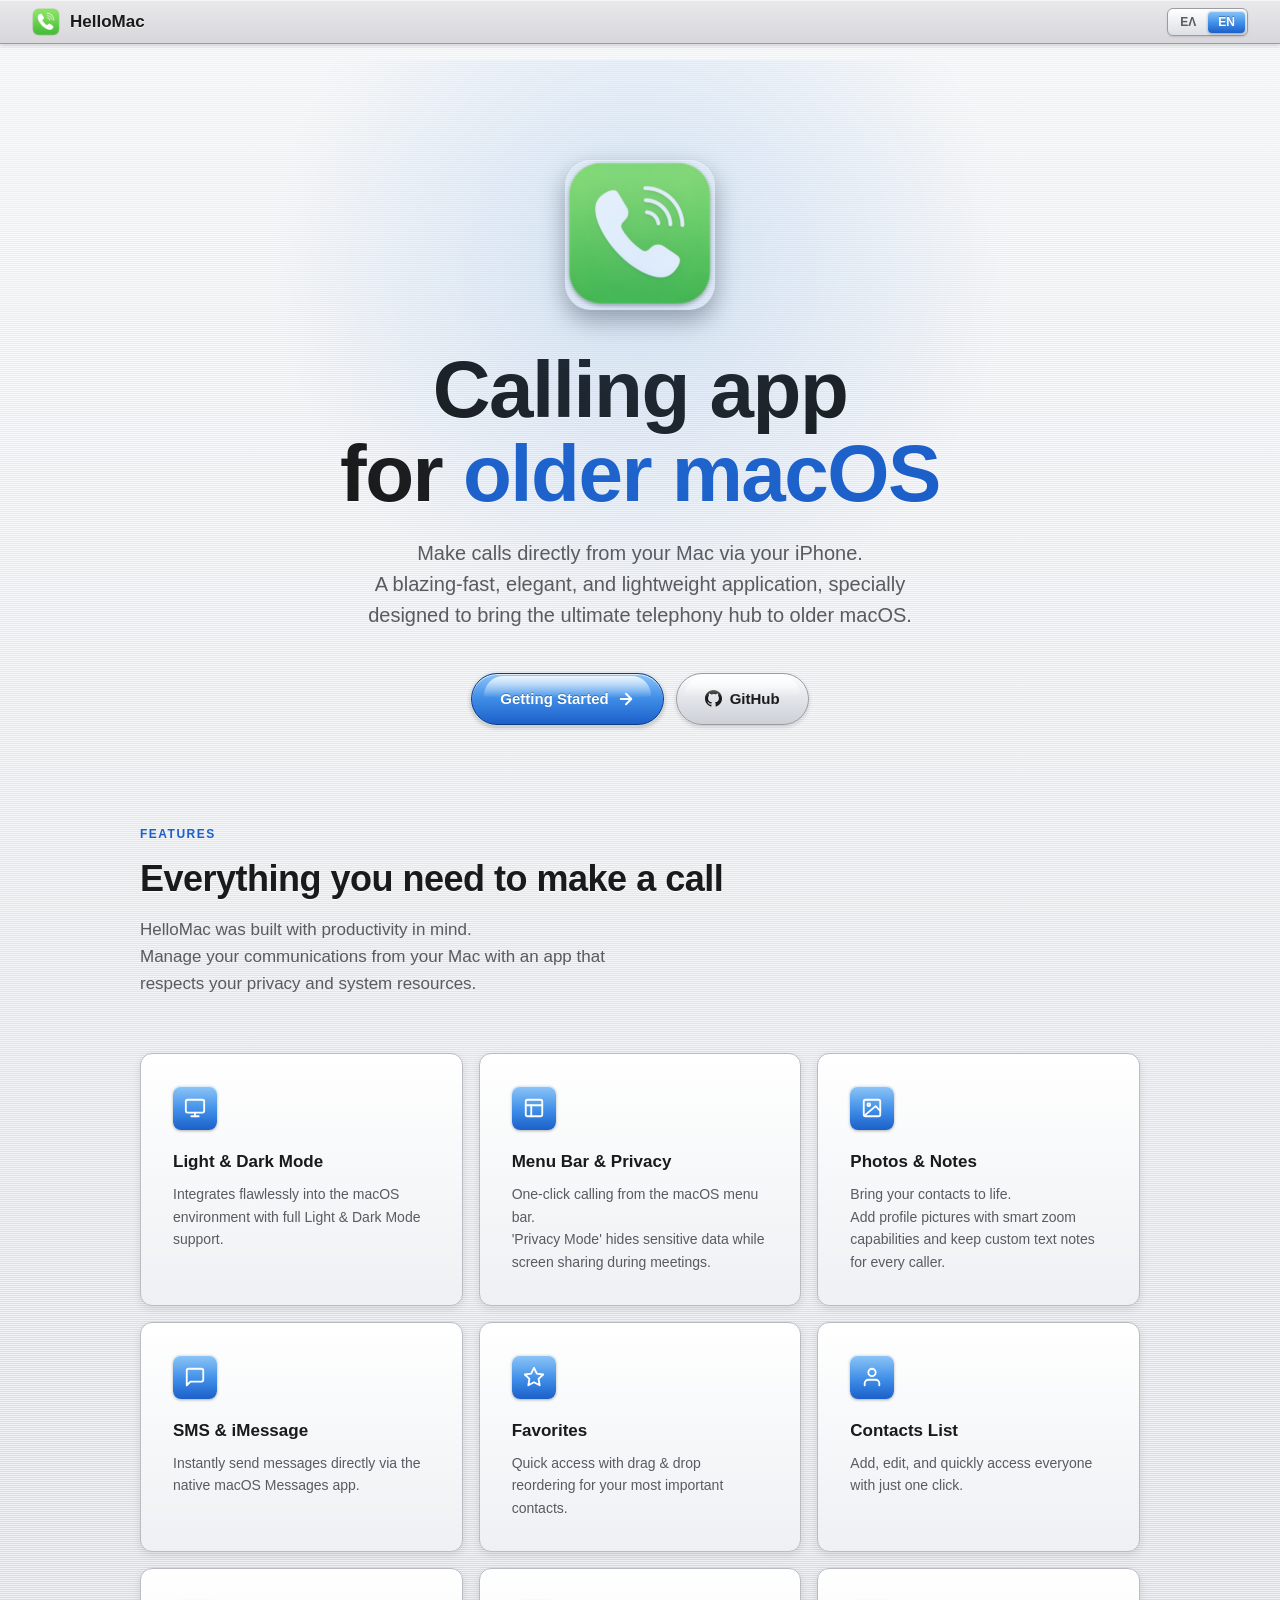
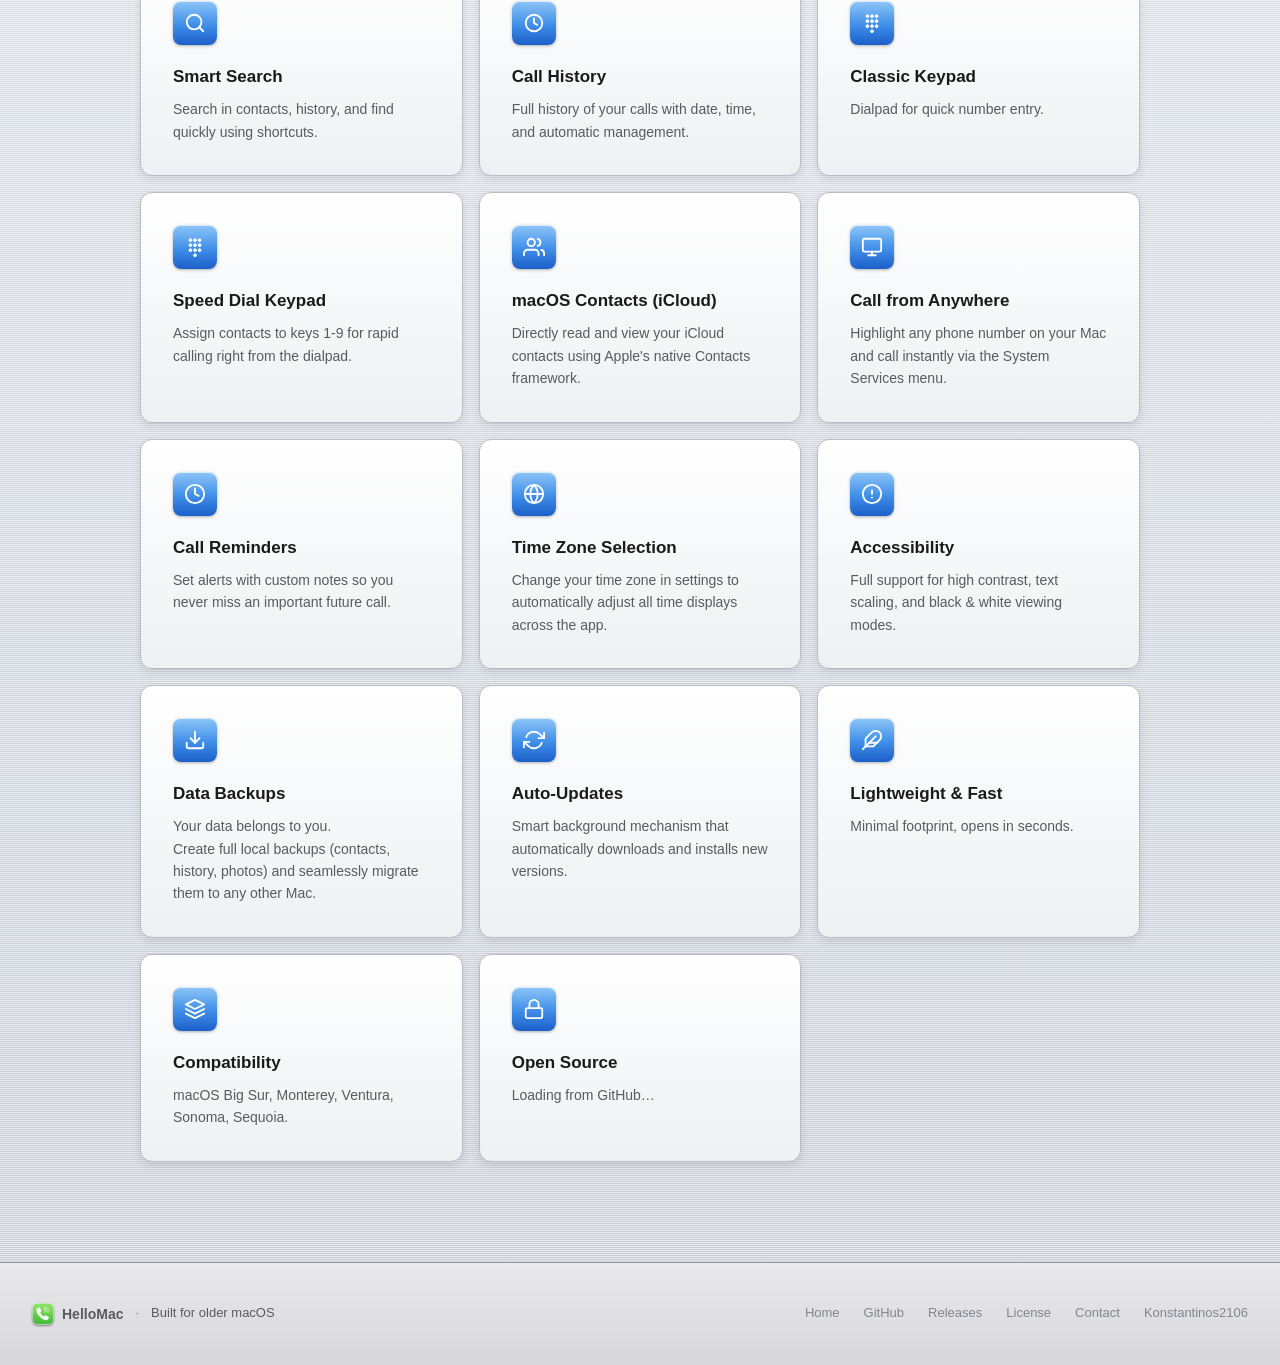
==== commit 49e54c9c: "Retro Web Page" ====
--- a/RetroPages/retro_Aqua.html
+++ b/RetroPages/retro_Aqua.html
@@ -6,11 +6,9 @@
   <title>HelloMac | Phone Calls Utility for older macOS</title>
   <meta name="google-site-verification" content="5xGVIA18-POsc-wx-dAljCETDs4Q5NiAKTrYUYJ91cw" />
   <meta name="description" id="meta-desc" content="HelloMac is a lightweight phone utility for legacy macOS (Big Sur, Monterey, Ventura). Make calls via iPhone Handoff seamlessly." />
-  <link rel="icon" type="image/png" href="https://raw.githubusercontent.com/Konstantinos2106/HelloMac/main/Icns_Photos/phone.png" sizes="48x48">
-  <link rel="apple-touch-icon" href="https://raw.githubusercontent.com/Konstantinos2106/HelloMac/main/Icns_Photos/phone.png">  
-  <link rel="preconnect" href="https://fonts.googleapis.com">
-  <link rel="preconnect" href="https://fonts.gstatic.com" crossorigin>
-  <link href="https://fonts.googleapis.com/css2?family=Inter:wght@400;500;600;700&display=swap" rel="stylesheet">
+  <link rel="icon" type="image/png" href="../Icns_Photos/phone.png" sizes="48x48">
+  <link rel="apple-touch-icon" href="../Icns_Photos/phone.png">  
+  <link rel="stylesheet" href="../web/fonts/fonts.css">
 
   <style>
     /* VARIABLES (Dark/Light Mode) */
@@ -976,24 +974,24 @@
         <!-- Το νέο πλέγμα 3 στηλών με τις σταθερές εικόνες -->
         <div class="screenshots-grid" id="screenshots-grid">
           <!-- 1: Αγαπημένα -->
-          <div class="screenshot-card" data-lang="el"><img class="theme-shot" data-base="https://raw.githubusercontent.com/Konstantinos2106/HelloMac/main/Icns_Photos/HelloMac1el" alt="Αγαπημένα" loading="lazy"></div>
-          <div class="screenshot-card" data-lang="en"><img class="theme-shot" data-base="https://raw.githubusercontent.com/Konstantinos2106/HelloMac/main/Icns_Photos/HelloMac1en" alt="Favorites" loading="lazy"></div>
+          <div class="screenshot-card" data-lang="el"><img class="theme-shot" data-base="../Icns_Photos/Screenshots/HelloMac1el" alt="Αγαπημένα" loading="lazy"></div>
+          <div class="screenshot-card" data-lang="en"><img class="theme-shot" data-base="../Icns_Photos/Screenshots/HelloMac1en" alt="Favorites" loading="lazy"></div>
           
           <!-- 2: Ιστορικό -->
-          <div class="screenshot-card" data-lang="el"><img class="theme-shot" data-base="https://raw.githubusercontent.com/Konstantinos2106/HelloMac/main/Icns_Photos/HelloMac2el" alt="Ιστορικό" loading="lazy"></div>
-          <div class="screenshot-card" data-lang="en"><img class="theme-shot" data-base="https://raw.githubusercontent.com/Konstantinos2106/HelloMac/main/Icns_Photos/HelloMac2en" alt="History" loading="lazy"></div>
+          <div class="screenshot-card" data-lang="el"><img class="theme-shot" data-base="../Icns_Photos/Screenshots/HelloMac2el" alt="Ιστορικό" loading="lazy"></div>
+          <div class="screenshot-card" data-lang="en"><img class="theme-shot" data-base="../Icns_Photos/Screenshots/HelloMac2en" alt="History" loading="lazy"></div>
           
           <!-- 3: Επαφές -->
-          <div class="screenshot-card" data-lang="el"><img class="theme-shot" data-base="https://raw.githubusercontent.com/Konstantinos2106/HelloMac/main/Icns_Photos/HelloMac3el" alt="Επαφές" loading="lazy"></div>
-          <div class="screenshot-card" data-lang="en"><img class="theme-shot" data-base="https://raw.githubusercontent.com/Konstantinos2106/HelloMac/main/Icns_Photos/HelloMac3en" alt="Contacts" loading="lazy"></div>
+          <div class="screenshot-card" data-lang="el"><img class="theme-shot" data-base="../Icns_Photos/Screenshots/HelloMac3el" alt="Επαφές" loading="lazy"></div>
+          <div class="screenshot-card" data-lang="en"><img class="theme-shot" data-base="../Icns_Photos/Screenshots/HelloMac3en" alt="Contacts" loading="lazy"></div>
           
           <!-- 4: Πλήκτρα -->
-          <div class="screenshot-card" data-lang="el"><img class="theme-shot" data-base="https://raw.githubusercontent.com/Konstantinos2106/HelloMac/main/Icns_Photos/HelloMac4el" alt="Πληκτρολόγιο" loading="lazy"></div>
-          <div class="screenshot-card" data-lang="en"><img class="theme-shot" data-base="https://raw.githubusercontent.com/Konstantinos2106/HelloMac/main/Icns_Photos/HelloMac4en" alt="Keypad" loading="lazy"></div>
+          <div class="screenshot-card" data-lang="el"><img class="theme-shot" data-base="../Icns_Photos/Screenshots/HelloMac4el" alt="Πληκτρολόγιο" loading="lazy"></div>
+          <div class="screenshot-card" data-lang="en"><img class="theme-shot" data-base="../Icns_Photos/Screenshots/HelloMac4en" alt="Keypad" loading="lazy"></div>
           
           <!-- 5: Λεπτομέρειες Επαφής -->
-          <div class="screenshot-card span-2" data-lang="el"><img class="theme-shot" data-base="https://raw.githubusercontent.com/Konstantinos2106/HelloMac/main/Icns_Photos/HelloMac5el" alt="Λεπτομέρειες Επαφής" loading="lazy"></div>
-          <div class="screenshot-card span-2" data-lang="en"><img class="theme-shot" data-base="https://raw.githubusercontent.com/Konstantinos2106/HelloMac/main/Icns_Photos/HelloMac5en" alt="Contact Details" loading="lazy"></div>
+          <div class="screenshot-card span-2" data-lang="el"><img class="theme-shot" data-base="../Icns_Photos/Screenshots/HelloMac5el" alt="Λεπτομέρειες Επαφής" loading="lazy"></div>
+          <div class="screenshot-card span-2" data-lang="en"><img class="theme-shot" data-base="../Icns_Photos/Screenshots/HelloMac5en" alt="Contact Details" loading="lazy"></div>
         </div>
       </div>
 
@@ -1226,7 +1224,7 @@
   const theme = shotsTheme === 'light' ? 'lm' : 'dm';
   document.querySelectorAll('img.theme-shot').forEach(img => {
     const base = img.getAttribute('data-base');
-    if (base) img.src = `${base}_${theme}.png`;
+    if (base) img.src = `${base}_${theme}.webp`;
   });
 }
 
@@ -1274,8 +1272,8 @@
 
 // ── API Φόρτωση ──
 async function loadAll() {
-  const logoUrl = "https://raw.githubusercontent.com/Konstantinos2106/HelloMac/main/Icns_Photos/phone.png"; 
-  const bannerUrl = "https://raw.githubusercontent.com/Konstantinos2106/HelloMac/main/Icns_Photos/banner.png"; 
+  const logoUrl = "../Icns_Photos/phone.png"; 
+  const bannerUrl = "../Icns_Photos/banner.webp"; 
 
   // Εφαρμογή Logo
   if (logoUrl) {
--- a/web/fonts/fonts.css
+++ b/web/fonts/fonts.css
@@ -0,0 +1,34 @@
+/* Inter — τοπικά φιλοξενούμενη γραμματοσειρά (self-hosted), αντικαθιστά το Google Fonts CDN.
+   Βάρη: 400 (Regular), 500 (Medium), 600 (SemiBold), 700 (Bold) — μοναδικά όσα χρησιμοποιεί η σελίδα. */
+
+@font-face {
+  font-family: 'Inter';
+  font-style: normal;
+  font-weight: 400;
+  font-display: swap;
+  src: url('Inter-Regular.woff2') format('woff2');
+}
+
+@font-face {
+  font-family: 'Inter';
+  font-style: normal;
+  font-weight: 500;
+  font-display: swap;
+  src: url('Inter-Medium.woff2') format('woff2');
+}
+
+@font-face {
+  font-family: 'Inter';
+  font-style: normal;
+  font-weight: 600;
+  font-display: swap;
+  src: url('Inter-SemiBold.woff2') format('woff2');
+}
+
+@font-face {
+  font-family: 'Inter';
+  font-style: normal;
+  font-weight: 700;
+  font-display: swap;
+  src: url('Inter-Bold.woff2') format('woff2');
+}
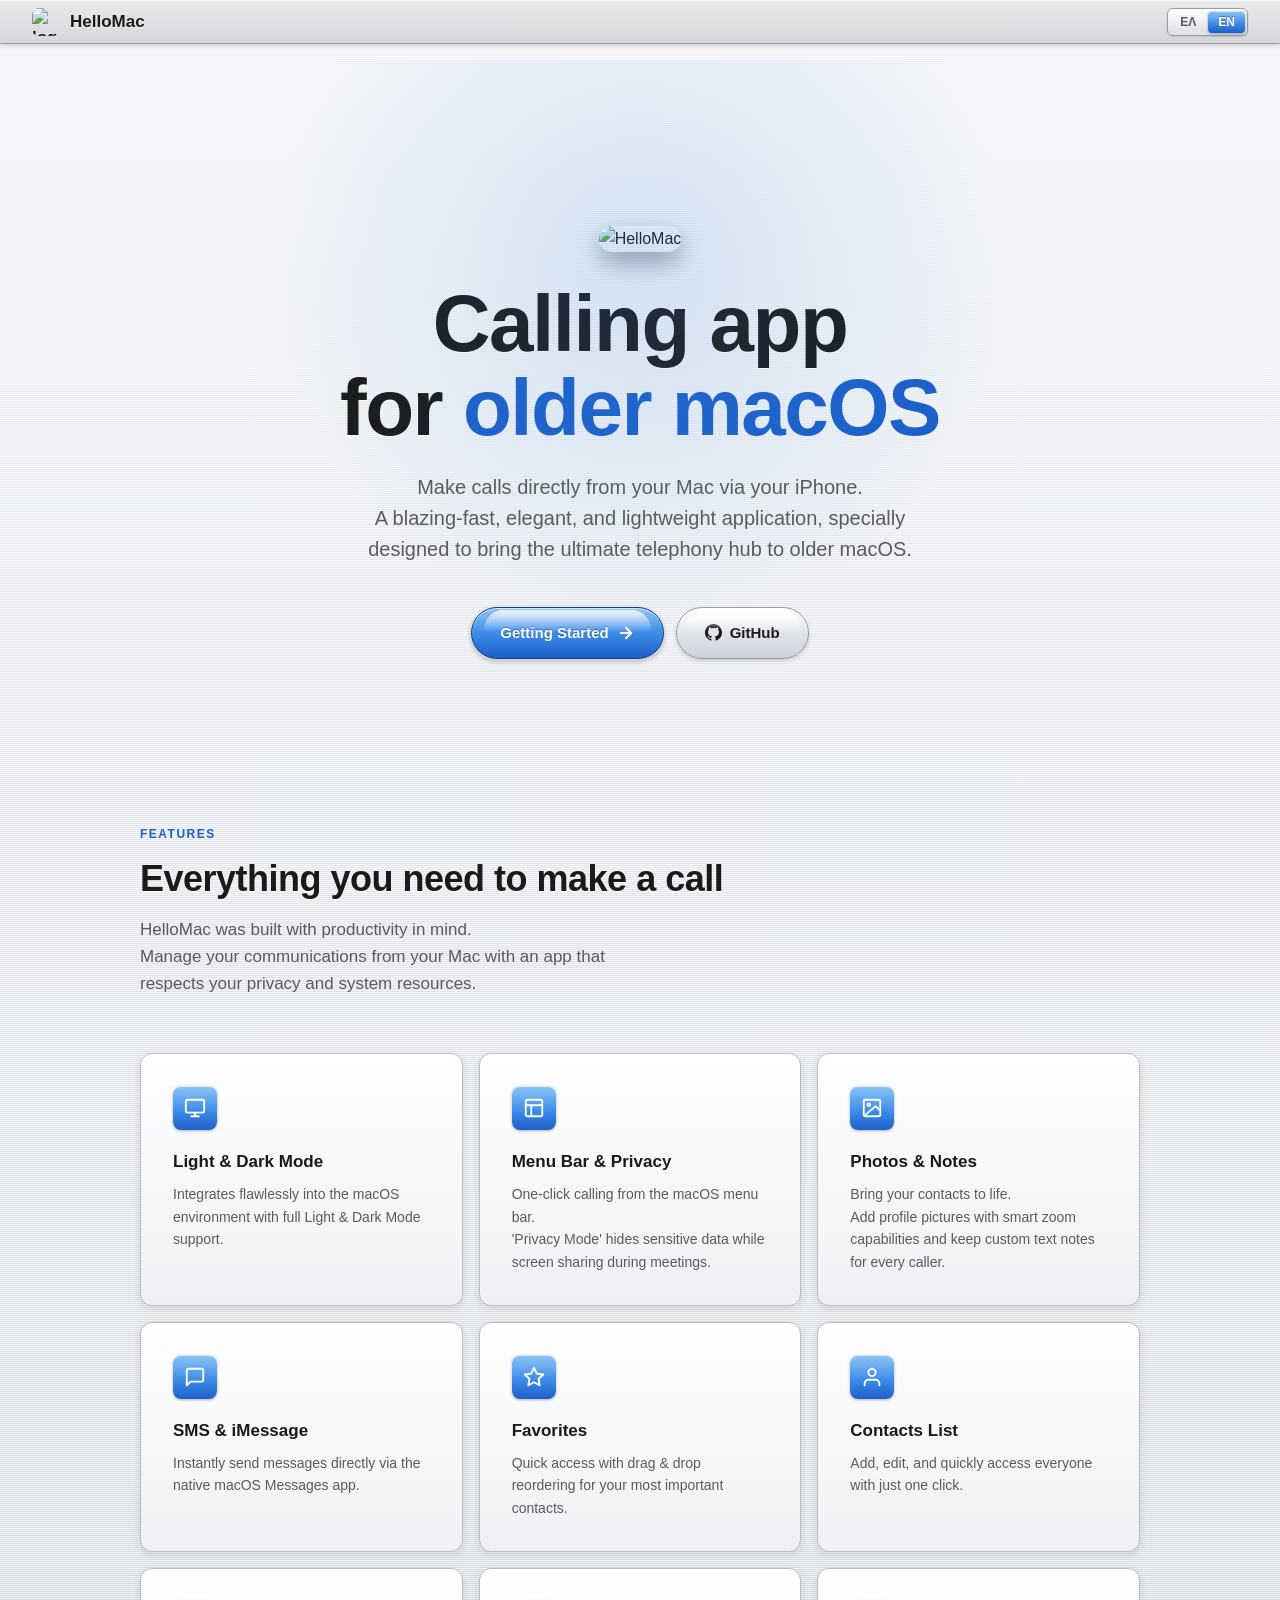
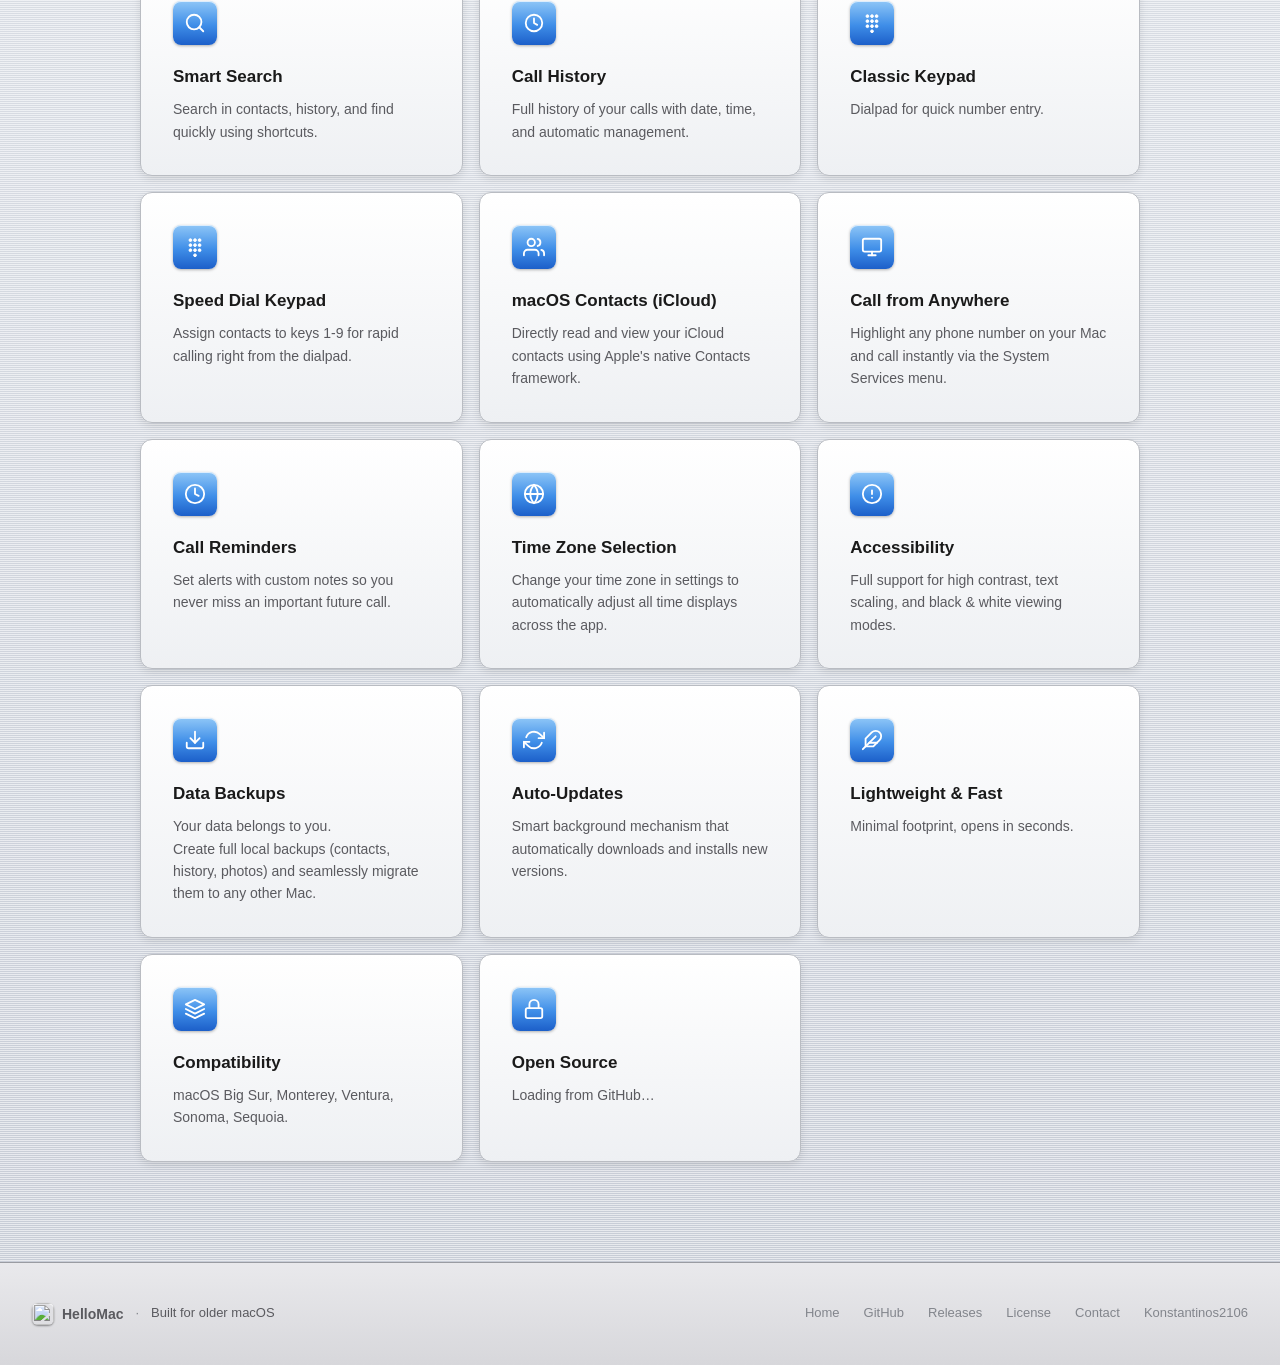
==== commit 9ce8b583: "Retro Web Page" ====
--- a/RetroPages/retro_Aqua.html
+++ b/RetroPages/retro_Aqua.html
@@ -6,9 +6,9 @@
   <title>HelloMac | Phone Calls Utility for older macOS</title>
   <meta name="google-site-verification" content="5xGVIA18-POsc-wx-dAljCETDs4Q5NiAKTrYUYJ91cw" />
   <meta name="description" id="meta-desc" content="HelloMac is a lightweight phone utility for legacy macOS (Big Sur, Monterey, Ventura). Make calls via iPhone Handoff seamlessly." />
-  <link rel="icon" type="image/png" href="../Icns_Photos/phone.png" sizes="48x48">
-  <link rel="apple-touch-icon" href="../Icns_Photos/phone.png">  
-  <link rel="stylesheet" href="../web/fonts/fonts.css">
+  <link rel="icon" type="image/png" href="https://raw.githubusercontent.com/Konstantinos2106/HelloMac/main/Icns_Photos/phone.png" sizes="48x48">
+  <link rel="apple-touch-icon" href="https://raw.githubusercontent.com/Konstantinos2106/HelloMac/main/Icns_Photos/phone.png">  
+  <link rel="stylesheet" href="ttps://raw.githubusercontent.com/Konstantinos2106/HelloMac/main/web/fonts/fonts.css">
 
   <style>
     /* VARIABLES (Dark/Light Mode) */
@@ -974,24 +974,24 @@
         <!-- Το νέο πλέγμα 3 στηλών με τις σταθερές εικόνες -->
         <div class="screenshots-grid" id="screenshots-grid">
           <!-- 1: Αγαπημένα -->
-          <div class="screenshot-card" data-lang="el"><img class="theme-shot" data-base="../Icns_Photos/Screenshots/HelloMac1el" alt="Αγαπημένα" loading="lazy"></div>
-          <div class="screenshot-card" data-lang="en"><img class="theme-shot" data-base="../Icns_Photos/Screenshots/HelloMac1en" alt="Favorites" loading="lazy"></div>
+          <div class="screenshot-card" data-lang="el"><img class="theme-shot" data-base="https://raw.githubusercontent.com/Konstantinos2106/HelloMac/main/Icns_Photos/Screenshots/HelloMac1el" alt="Αγαπημένα" loading="lazy"></div>
+          <div class="screenshot-card" data-lang="en"><img class="theme-shot" data-base="https://raw.githubusercontent.com/Konstantinos2106/HelloMac/main/Icns_Photos/Screenshots/HelloMac1en" alt="Favorites" loading="lazy"></div>
           
           <!-- 2: Ιστορικό -->
-          <div class="screenshot-card" data-lang="el"><img class="theme-shot" data-base="../Icns_Photos/Screenshots/HelloMac2el" alt="Ιστορικό" loading="lazy"></div>
-          <div class="screenshot-card" data-lang="en"><img class="theme-shot" data-base="../Icns_Photos/Screenshots/HelloMac2en" alt="History" loading="lazy"></div>
+          <div class="screenshot-card" data-lang="el"><img class="theme-shot" data-base="https://raw.githubusercontent.com/Konstantinos2106/HelloMac/main/Icns_Photos/Screenshots/HelloMac2el" alt="Ιστορικό" loading="lazy"></div>
+          <div class="screenshot-card" data-lang="en"><img class="theme-shot" data-base="https://raw.githubusercontent.com/Konstantinos2106/HelloMac/main/Icns_Photos/Screenshots/HelloMac2en" alt="History" loading="lazy"></div>
           
           <!-- 3: Επαφές -->
-          <div class="screenshot-card" data-lang="el"><img class="theme-shot" data-base="../Icns_Photos/Screenshots/HelloMac3el" alt="Επαφές" loading="lazy"></div>
-          <div class="screenshot-card" data-lang="en"><img class="theme-shot" data-base="../Icns_Photos/Screenshots/HelloMac3en" alt="Contacts" loading="lazy"></div>
+          <div class="screenshot-card" data-lang="el"><img class="theme-shot" data-base="https://raw.githubusercontent.com/Konstantinos2106/HelloMac/main/Icns_Photos/Screenshots/HelloMac3el" alt="Επαφές" loading="lazy"></div>
+          <div class="screenshot-card" data-lang="en"><img class="theme-shot" data-base="https://raw.githubusercontent.com/Konstantinos2106/HelloMac/main/Icns_Photos/Screenshots/HelloMac3en" alt="Contacts" loading="lazy"></div>
           
           <!-- 4: Πλήκτρα -->
-          <div class="screenshot-card" data-lang="el"><img class="theme-shot" data-base="../Icns_Photos/Screenshots/HelloMac4el" alt="Πληκτρολόγιο" loading="lazy"></div>
-          <div class="screenshot-card" data-lang="en"><img class="theme-shot" data-base="../Icns_Photos/Screenshots/HelloMac4en" alt="Keypad" loading="lazy"></div>
+          <div class="screenshot-card" data-lang="el"><img class="theme-shot" data-base="https://raw.githubusercontent.com/Konstantinos2106/HelloMac/main/Icns_Photos/Screenshots/HelloMac4el" alt="Πληκτρολόγιο" loading="lazy"></div>
+          <div class="screenshot-card" data-lang="en"><img class="theme-shot" data-base="https://raw.githubusercontent.com/Konstantinos2106/HelloMac/main/Icns_Photos/Screenshots/HelloMac4en" alt="Keypad" loading="lazy"></div>
           
           <!-- 5: Λεπτομέρειες Επαφής -->
-          <div class="screenshot-card span-2" data-lang="el"><img class="theme-shot" data-base="../Icns_Photos/Screenshots/HelloMac5el" alt="Λεπτομέρειες Επαφής" loading="lazy"></div>
-          <div class="screenshot-card span-2" data-lang="en"><img class="theme-shot" data-base="../Icns_Photos/Screenshots/HelloMac5en" alt="Contact Details" loading="lazy"></div>
+          <div class="screenshot-card span-2" data-lang="el"><img class="theme-shot" data-base="https://raw.githubusercontent.com/Konstantinos2106/HelloMac/main/Icns_Photos/Screenshots/HelloMac5el" alt="Λεπτομέρειες Επαφής" loading="lazy"></div>
+          <div class="screenshot-card span-2" data-lang="en"><img class="theme-shot" data-base="https://raw.githubusercontent.com/Konstantinos2106/HelloMac/main/Icns_Photos/Screenshots/HelloMac5en" alt="Contact Details" loading="lazy"></div>
         </div>
       </div>
 
@@ -1272,8 +1272,8 @@
 
 // ── API Φόρτωση ──
 async function loadAll() {
-  const logoUrl = "../Icns_Photos/phone.png"; 
-  const bannerUrl = "../Icns_Photos/banner.webp"; 
+    const logoUrl = "https://raw.githubusercontent.com/Konstantinos2106/HelloMac/main/Icns_Photos/phone.png"; 
+    const bannerUrl = "https://raw.githubusercontent.com/Konstantinos2106/HelloMac/main/Icns_Photos/banner.webp"; 
 
   // Εφαρμογή Logo
   if (logoUrl) {
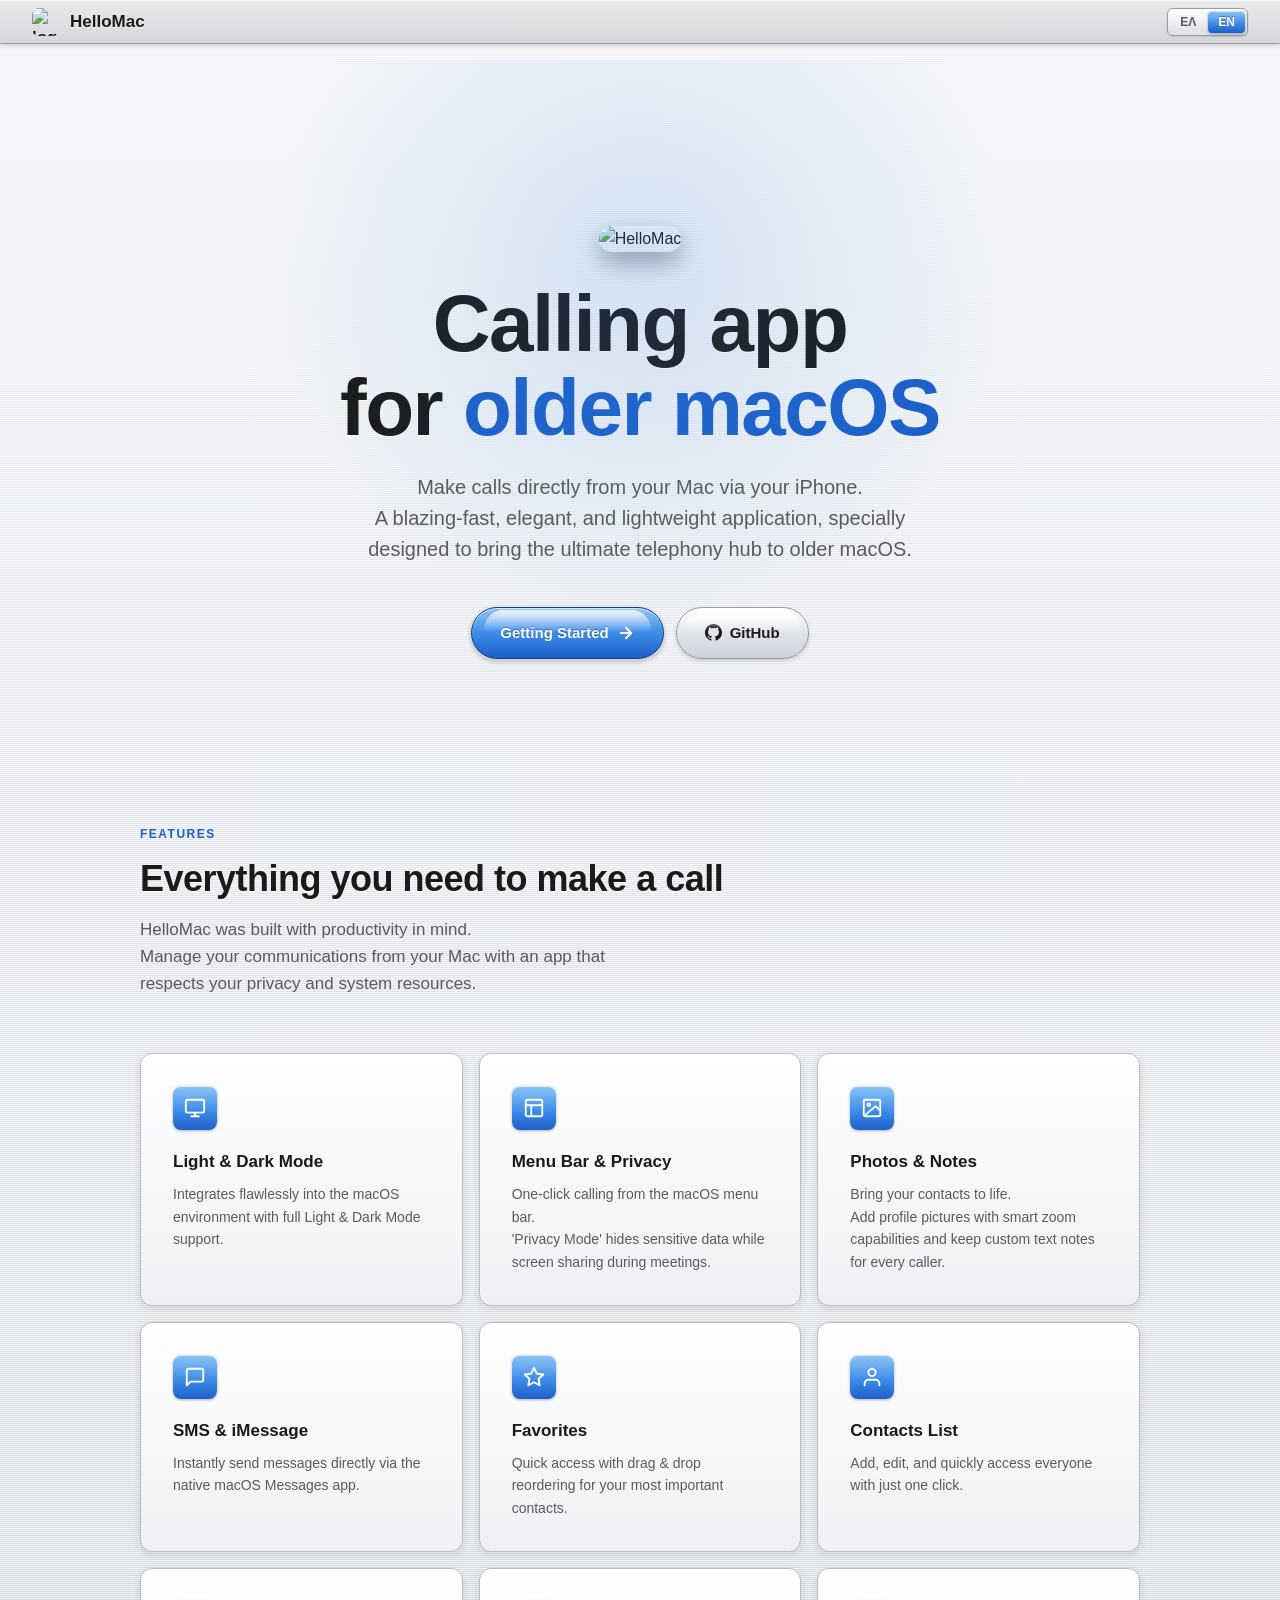
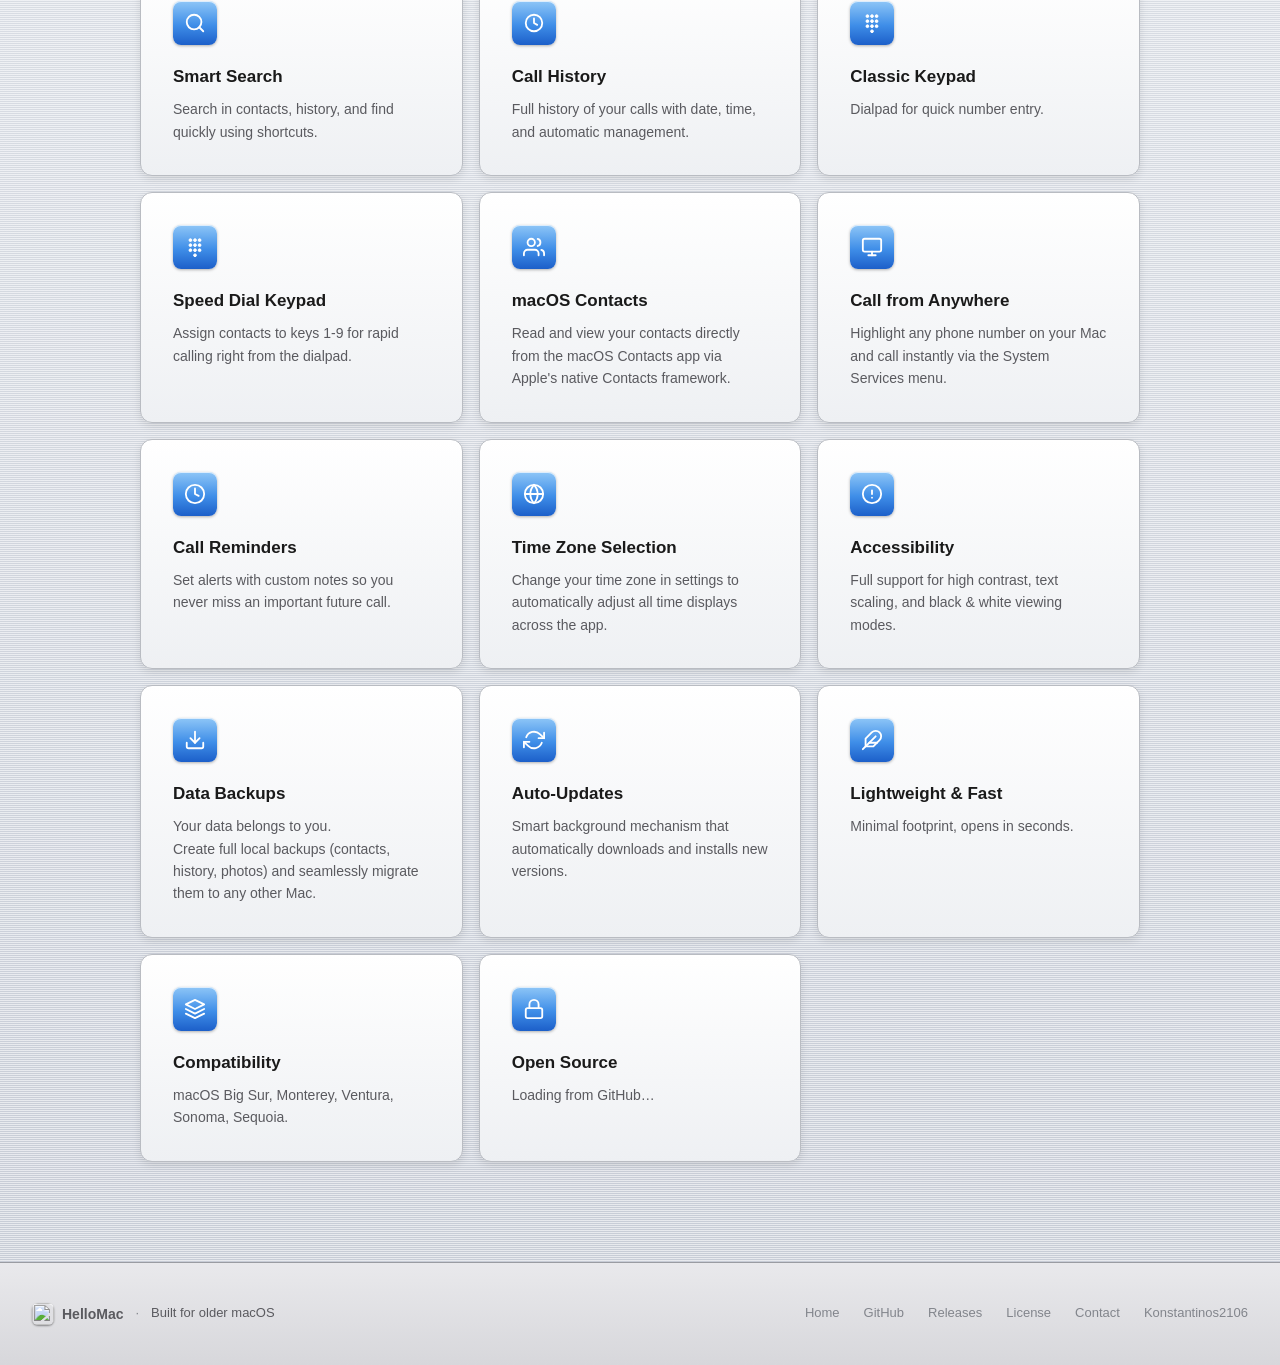
==== commit 695a9c81: "Retro Web Page" ====
--- a/RetroPages/retro_Aqua.html
+++ b/RetroPages/retro_Aqua.html
@@ -648,8 +648,8 @@
             <div class="feature-icon" style="font-size:0">
                 <svg xmlns="http://www.w3.org/2000/svg" width="22" height="22" viewBox="0 0 24 24" fill="none" stroke="var(--green)" stroke-width="2" stroke-linecap="round" stroke-linejoin="round"><path d="M17 21v-2a4 4 0 0 0-4-4H5a4 4 0 0 0-4 4v2"></path><circle cx="9" cy="7" r="4"></circle><path d="M23 21v-2a4 4 0 0 0-3-3.87"></path><path d="M16 3.13a4 4 0 0 1 0 7.75"></path></svg>
             </div>
-            <h3><span data-lang="el">Επαφές macOS (iCloud)</span><span data-lang="en">macOS Contacts (iCloud)</span></h3>
-            <p><span data-lang="el">Άμεση ανάγνωση και προβολή των επαφών σας από το iCloud μέσω του native Contacts framework της Apple.</span><span data-lang="en">Directly read and view your iCloud contacts using Apple's native Contacts framework.</span></p>
+            <h3><span data-lang="el">Επαφές macOS</span><span data-lang="en">macOS Contacts</span></h3>
+            <p><span data-lang="el">Άμεση ανάγνωση και προβολή των επαφών σας από την εφαρμογή Επαφές του macOS μέσω του native Contacts framework της Apple.</span><span data-lang="en">Read and view your contacts directly from the macOS Contacts app via Apple's native Contacts framework.</span></p>
         </div>
 
     <div class="feature-card">
@@ -876,8 +876,8 @@
             <div class="feature-icon" style="font-size:0">
                 <svg xmlns="http://www.w3.org/2000/svg" width="22" height="22" viewBox="0 0 24 24" fill="none" stroke="var(--green)" stroke-width="2" stroke-linecap="round" stroke-linejoin="round"><path d="M17 21v-2a4 4 0 0 0-4-4H5a4 4 0 0 0-4 4v2"></path><circle cx="9" cy="7" r="4"></circle><path d="M23 21v-2a4 4 0 0 0-3-3.87"></path><path d="M16 3.13a4 4 0 0 1 0 7.75"></path></svg>
             </div>
-            <h3><span data-lang="el">Επαφές macOS (iCloud)</span><span data-lang="en">macOS Contacts (iCloud)</span></h3>
-            <p><span data-lang="el">Άμεση ανάγνωση και προβολή των επαφών σας από το iCloud μέσω του native Contacts framework της Apple.</span><span data-lang="en">Directly read and view your iCloud contacts using Apple's native Contacts framework.</span></p>
+            <h3><span data-lang="el">Επαφές macOS</span><span data-lang="en">macOS Contacts</span></h3>
+            <p><span data-lang="el">Άμεση ανάγνωση και προβολή των επαφών σας από την εφαρμογή Επαφές του macOS μέσω του native Contacts framework της Apple.</span><span data-lang="en">Read and view your contacts directly from the macOS Contacts app via Apple's native Contacts framework.</span></p>
         </div>
 
     <div class="feature-card">
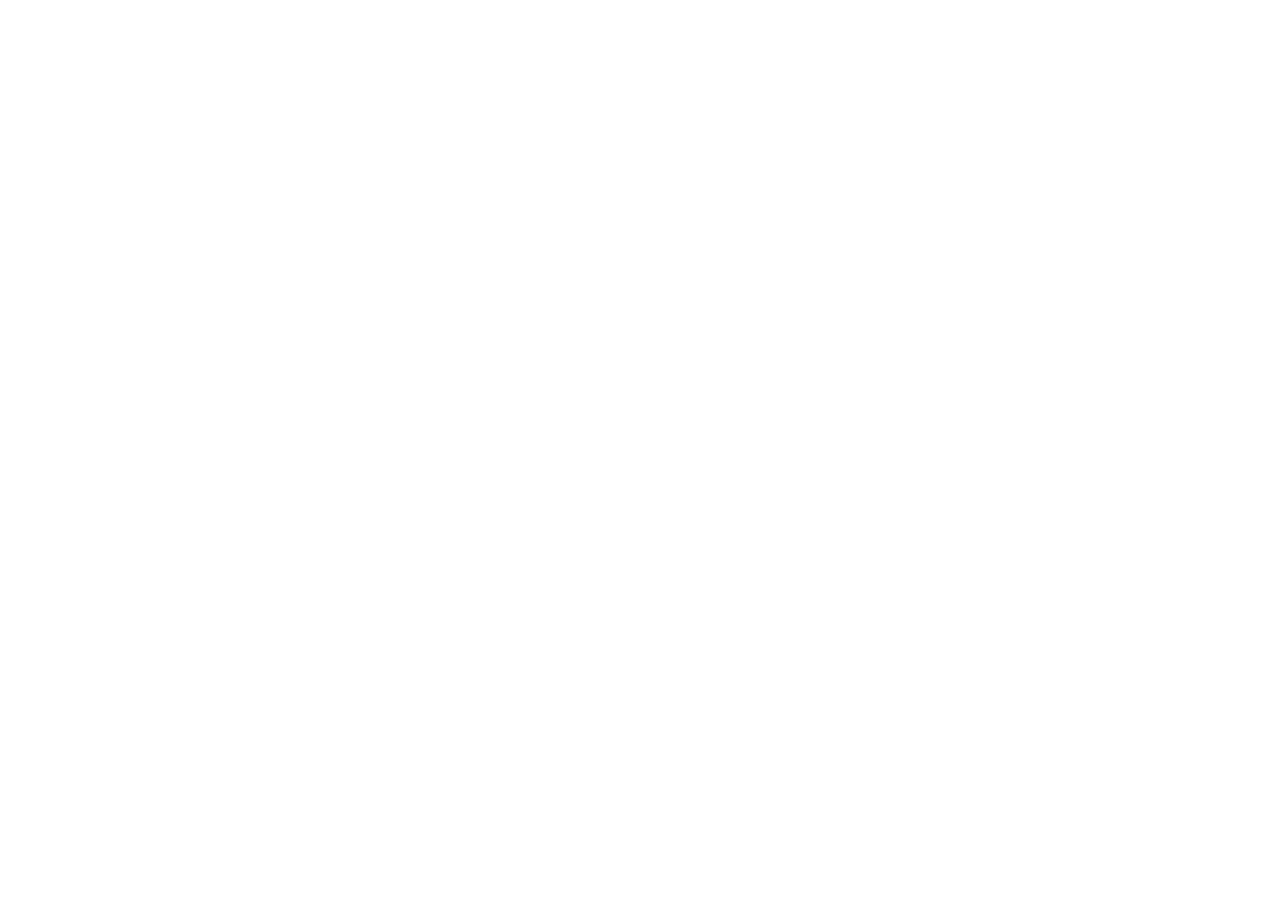
==== commit 5d690c20: "RetroPages" ====
--- a/RetroPages/retro_Aqua.html
+++ b/RetroPages/retro_Aqua.html
@@ -1,1395 +1,52 @@
 <!DOCTYPE html>
-<html lang="en" data-theme="dark">
+<html lang="el">
 <head>
-  <meta charset="UTF-8" />
-  <meta name="viewport" content="width=device-width, initial-scale=1.0" />
-  <title>HelloMac | Phone Calls Utility for older macOS</title>
-  <meta name="google-site-verification" content="5xGVIA18-POsc-wx-dAljCETDs4Q5NiAKTrYUYJ91cw" />
-  <meta name="description" id="meta-desc" content="HelloMac is a lightweight phone utility for legacy macOS (Big Sur, Monterey, Ventura). Make calls via iPhone Handoff seamlessly." />
-  <link rel="icon" type="image/png" href="https://raw.githubusercontent.com/Konstantinos2106/HelloMac/main/Icns_Photos/phone.png" sizes="48x48">
-  <link rel="apple-touch-icon" href="https://raw.githubusercontent.com/Konstantinos2106/HelloMac/main/Icns_Photos/phone.png">  
-  <link rel="stylesheet" href="ttps://raw.githubusercontent.com/Konstantinos2106/HelloMac/main/web/fonts/fonts.css">
+    <meta charset="UTF-8">
+    <meta name="viewport" content="width=device-width, initial-scale=1.0">
+    <title>HelloMac has moved / Το HelloMac μεταφέρθηκε</title>
+    
+    <!-- Άμεση ανακατεύθυνση (0 δευτερόλεπτα) στη νέα σελίδα -->
+    <meta http-equiv="refresh" content="0; url=https://konstantinos2106.codeberg.page/HelloMac/RetroPages/retro_Aqua.html" />
+    
+    <!-- Ενημερώνει τη Google ότι η σελίδα μετακόμισε (SEO) -->
+    <link rel="canonical" href="https://konstantinos2106.codeberg.page/HelloMac/RetroPages/retro_Aqua.html" />
+    
+    <style>
+        body {
+            background-color: #f5f5f7;
+            color: #1d1d1f;
+            font-family: -apple-system, BlinkMacSystemFont, "Segoe UI", Roboto, Helvetica, Arial, sans-serif;
+            display: flex;
+            flex-direction: column;
+            align-items: center;
+            justify-content: center;
+            height: 100vh;
+            margin: 0;
+            text-align: center;
+            padding: 20px;
+        }
+        a {
+            color: #0066cc;
+            text-decoration: none;
+            font-weight: 600;
+        }
+        a:hover {
+            text-decoration: underline;
+        }
+    </style>
+</head>
+<body>
+    <h2>HelloMac has moved to Codeberg! 🚀</h2>
+    <p>If you are not redirected automatically, <a href="https://konstantinos2106.codeberg.page/HelloMac/RetroPages/retro_Aqua.html">click here to visit the new website</a>.</p>
+    
+    <br>
+    
+    <h2>Το HelloMac μεταφέρθηκε στο Codeberg! 🚀</h2>
+    <p>Αν δεν μεταφερθείτε αυτόματα, <a href="https://konstantinos2106.codeberg.page/HelloMac/RetroPages/retro_Aqua.html">πατήστε εδώ για τη νέα ιστοσελίδα</a>.</p>
 
-  <style>
-    /* VARIABLES (Dark/Light Mode) */
-    :root[data-theme="dark"] {
-      --bg:#0d0d0f; --surface:#161618; --surface2:#1c1c1e;
-      --border:rgba(255,255,255,0.08); --green:#30d158;
-      --green-dim:rgba(48,209,88,0.12); --text:#f5f5f7;
-      --text-secondary:#86868b; --text-tertiary:#48484a;
-      --radius:18px; --radius-sm:10px;
-    }
-    :root[data-theme="light"] {
-      --bg:#ffffff; --surface:#f5f5f7; --surface2:#e5e5ea;
-      --border:rgba(0,0,0,0.1); --green:#28cd41;
-      --green-dim:rgba(40,205,65,0.15); --text:#1d1d1f;
-      --text-secondary:#86868b; --text-tertiary:#86868b;
-      --radius:18px; --radius-sm:10px;
-    }
-
-    *,*::before,*::after{box-sizing:border-box;margin:0;padding:0;}
-    
-    /* Καθολική κληρονομικότητα γραμματοσειράς για όλα τα κουμπιά */
-    button, input, select, textarea { font-family: inherit; }
-    
-    html{scroll-behavior:smooth;}
-    body{
-      background:var(--bg); color:var(--text);
-      /* Native for Mac first, then Inter for Windows */
-      font-family:-apple-system,BlinkMacSystemFont,'SF Pro Display','Inter',sans-serif;
-      font-size:16px; line-height:1.6; -webkit-font-smoothing:antialiased;
-      transition: background-color 0.3s, color 0.3s;
-      overflow-x: hidden;
-    }
-
-    /* LANG */
-    span[data-lang],div[data-lang]{display:none;}
-    body.lang-el [data-lang="el"],body.lang-en [data-lang="en"]{display:revert;}
-    span[data-lang]{display:none;}
-    body.lang-el span[data-lang="el"],body.lang-en span[data-lang="en"]{display:inline;}
-
-    /* MOUSE GLOW */
-    .mouse-glow {
-      position: fixed;
-      top: 0; left: 0;
-      width: 500px; height: 500px;
-      background: radial-gradient(circle, rgba(48,209,88,0.12) 0%, rgba(48,209,88,0) 60%);
-      border-radius: 50%;
-      pointer-events: none;
-      transform: translate(-50%, -50%);
-      z-index: 9999;
-      opacity: 0;
-      transition: opacity 0.5s;
-    }
-
-    /* NAV */
-    nav{position:fixed;top:0;left:0;right:0;z-index:100;display:flex;align-items:center;padding:0 32px;height:60px;background:rgba(13,13,15,.85);backdrop-filter:blur(20px);border-bottom:1px solid var(--border);}
-    :root[data-theme="light"] nav { background:rgba(255,255,255,.85); }
-    
-    .nav-logo{display:flex;align-items:center;gap:10px;font-size:17px;font-weight:600;text-decoration:none;color:var(--text); cursor:pointer;}
-    .logo-icon{width:28px;height:28px;border-radius:7px;overflow:hidden;display:flex;align-items:center;justify-content:center;}
-    .logo-icon img{width:100%;height:100%;object-fit:cover;}
-    
-    /* ΝΕΟ ΚΑΘΑΡΟ FALLBACK (Αντί για emoji) */
-    .logo-icon-fallback{width:28px;height:28px;background:var(--green);border-radius:7px;display:flex;align-items:center;justify-content:center;color:#000;}
-    .hero-big-logo .logo-icon-fallback { width: 150px; height: 150px; border-radius: 35px; box-shadow: 0 20px 40px rgba(0,0,0,0.15); }
-    .hero-big-logo .logo-icon-fallback svg { width: 64px; height: 64px; }
-    
-    .nav-right-actions { margin-left:auto; display:flex; gap:16px; align-items:center; }
-    
-    .nav-stars{display:flex;align-items:center;gap:5px;background:var(--surface2);border:1px solid var(--border);border-radius:6px;padding:4px 10px;font-size:12px;color:var(--text-secondary);text-decoration:none;transition:border-color .2s;}
-    .nav-stars:hover{border-color:rgba(128,128,128,.4);}
-
-    /* TOGGLE BUTTONS IN NAV */
-    .icon-btn { background:var(--surface2); border:1px solid var(--border); color:var(--text-secondary); border-radius:6px; padding:4px 8px; cursor:pointer; display:flex; align-items:center; transition:all .2s; }
-    .icon-btn:hover { border-color:rgba(128,128,128,.4); color:var(--text); }
-    
-    #lang-switch{display:flex;gap:2px;background:var(--surface2);border:1px solid var(--border);border-radius:6px;padding:2px;}
-    #lang-switch button{background:none;border:none;color:var(--text-secondary);font-size:12px;font-weight:600;padding:4px 10px;border-radius:4px;cursor:pointer;transition:all .2s;}
-    #lang-switch button.active{background:var(--green);color:#000;}
-
-    /* HERO */
-    .hero{min-height:85vh;display:flex;flex-direction:column;align-items:center;justify-content:center;text-align:center;padding:120px 24px 80px;position:relative;overflow:hidden;}
-    .hero::before{content:'';position:absolute;top:-200px;left:50%;transform:translateX(-50%);width:800px;height:800px;background:radial-gradient(circle,rgba(48,209,88,.12) 0%,transparent 65%);pointer-events:none;}
-    
-    /* BIG OCLP STYLE LOGO */
-    .hero-big-logo { margin-bottom: 30px; display: flex; justify-content: center; }
-    .hero-big-logo img { width: 150px; height: 150px; border-radius: 35px; object-fit: cover; box-shadow: 0 20px 40px rgba(0,0,0,0.15); transition: box-shadow 0.3s; }
-    
-    /* FIX FOR LIGHT MODE IMAGES */
-    :root[data-theme="light"] .hero-big-logo img { border: 1px solid rgba(0,0,0,0.1); box-shadow: 0 15px 40px rgba(0,0,0,0.1); }
-    :root[data-theme="light"] .banner-wrap { border: 1px solid rgba(0,0,0,0.1); box-shadow: 0 15px 40px rgba(0,0,0,0.1); }
-    :root[data-theme="light"] .banner-wrap img { border: none; box-shadow: none; }
-
-    .hero-eyebrow{display:inline-flex;align-items:center;gap:8px;background:var(--green-dim);border:1px solid rgba(48,209,88,.25);border-radius:100px;padding:6px 14px;font-size:13px;font-weight:500;color:var(--green);margin-bottom:28px;min-height:34px;}
-    .hero h1{font-size:clamp(42px,8vw,80px);font-weight:700;letter-spacing:-2.5px;line-height:1.05;margin-bottom:22px;}
-    .hero h1 .accent{color:var(--green); text-shadow: 0 0 25px rgba(48,209,88,0.25);}
-    .hero-sub{font-size:clamp(16px,2.5vw,20px);color:var(--text-secondary);max-width:580px;margin:0 auto 42px;line-height:1.55;}
-    body.lang-el .hero-sub { max-width: 690px; }
-    .hero-actions{display:flex;gap:12px;flex-wrap:wrap;justify-content:center;}
-
-    .btn-primary{display:inline-flex;align-items:center;gap:8px;background:var(--green);color:#000;font-weight:600;font-size:15px;padding:13px 28px;border-radius:100px;text-decoration:none;transition:all .2s;cursor:pointer;border:none;}
-    .btn-primary:hover{background:#34e05a;transform:translateY(-1px);box-shadow:0 8px 30px rgba(48,209,88,.3);}
-    .btn-primary svg { width: 18px; height: 18px; }
-
-    .btn-secondary{display:inline-flex;align-items:center;gap:8px;background:var(--surface2);color:var(--text);font-weight:600;font-size:15px;padding:13px 28px;border-radius:100px;text-decoration:none;border:1px solid var(--border);transition:all .2s;cursor:pointer;}
-    .btn-secondary:hover{background:var(--surface);border-color:rgba(128,128,128,.4);}
-
-    .spinner{width:14px;height:14px;border:2px solid var(--border);border-top-color:var(--green);border-radius:50%;animation:spin .8s linear infinite;display:inline-block;}
-    @keyframes spin{to{transform:rotate(360deg);}}
-
-    /* SECTIONS */
-    section{padding:100px 24px;}
-    .container{max-width:1000px;margin:0 auto;}
-    .section-label{font-size:12px;font-weight:600;letter-spacing:1.5px;text-transform:uppercase;color:var(--green);margin-bottom:14px;}
-    .section-title{font-size:clamp(28px,4vw,36px);font-weight:700;letter-spacing:-1px;line-height:1.15;margin-bottom:16px;}
-    .section-sub{font-size:17px;color:var(--text-secondary);max-width:520px;line-height:1.6; margin-bottom: 30px;}
-
-    /* FEATURES GRID */
-    .features-grid{display:grid;grid-template-columns:repeat(auto-fit,minmax(280px,1fr));gap:16px;margin-top:56px;}
-    .feature-card{background:var(--surface);border:1px solid var(--border);border-radius:var(--radius);padding:32px;transition:all 0.3s cubic-bezier(0.25, 0.8, 0.25, 1);}
-    .feature-card:hover{border-color:rgba(48,209,88,.4);transform:translateY(-6px);box-shadow:0 12px 30px rgba(0,0,0,.2), 0 0 25px rgba(48,209,88,.08);}
-    :root[data-theme="light"] .feature-card:hover { box-shadow:0 12px 30px rgba(0,0,0,.08), 0 0 25px rgba(48,209,88,.15); }
-    .feature-icon{width:44px;height:44px;background:var(--green-dim);border-radius:12px;display:flex;align-items:center;justify-content:center;font-size:20px;margin-bottom:18px;transition: transform 0.3s ease;}
-    .feature-card:hover .feature-icon{transform: scale(1.1);}
-    .feature-card h3{font-size:17px;font-weight:600;margin-bottom:8px;}
-    .feature-card p{font-size:14px;color:var(--text-secondary);line-height:1.6;}
-
-    body.is-docs-view {
-      height: 100vh;
-      overflow: hidden; /* Prevent body from scrolling */
-      display: flex;
-      flex-direction: column;
-    }
-    body.is-docs-view nav {
-      position: relative; /* Integrates into flex layout */
-      flex-shrink: 0;
-    }
-    body.is-docs-view footer {
-      flex-shrink: 0;
-      position: relative;
-      z-index: 10;
-    }
-    body.is-docs-view #page-docs {
-      display: flex !important;
-      flex: 1; /* Takes remaining height between nav and footer */
-      min-height: 0; /* Needed for nested scrollbars in flexbox */
-      padding-top: 0;
-    }
-
-    .docs-layout { display: none; }
-    
-    .docs-sidebar { 
-      width: 280px; border-right: 1px solid var(--border); padding: 40px 24px; 
-      overflow-y: auto; flex-shrink: 0; background: var(--bg);
-    }
-    
-    .docs-sidebar-group { margin-bottom: 24px; }
-    .docs-sidebar-group h4 { font-size: 14px; color: var(--text-tertiary); margin-bottom: 12px; font-weight: 700; text-transform: uppercase; letter-spacing: 0.5px; }
-    .docs-sidebar-group ul { list-style: none; display: flex; flex-direction: column; gap: 4px; }
-    .docs-sidebar-group a { 
-      color: var(--text-secondary); text-decoration: none; font-size: 15px; font-weight: 500;
-      display: block; padding: 8px 12px; border-radius: 8px; margin-left: -12px; transition: all 0.2s;
-    }
-    .docs-sidebar-group a:hover { background: var(--surface2); color: var(--text); }
-    .docs-sidebar-group a.active { background: var(--green-dim); color: var(--green); font-weight: 600; }
-    
-    .docs-content { 
-      flex: 1; 
-      overflow-y: auto; 
-      scroll-behavior: smooth;
-    }
-    .docs-content-inner {
-      padding: 40px 60px; 
-      max-width: 950px;
-      margin: 0 auto; /* Centered content inside the scrollable pane */
-    }
-    .doc-section { display: none; animation: fadeIn 0.3s ease; }
-    .doc-section.active { display: block; }
-    
-    @keyframes fadeIn { from { opacity: 0; transform: translateY(5px); } to { opacity: 1; transform: translateY(0); } }
-
-    .banner-wrap{width:100%;max-width:900px;margin:30px 0;border-radius:var(--radius);overflow:hidden;border:1px solid var(--border);box-shadow:0 20px 50px rgba(0,0,0,.3);}
-    .banner-wrap img{width:100%;display:block;object-fit:cover;}
-
-    /* SCREENSHOTS GRID: 3 COLUMNS */
-    .screenshots-grid{display:grid;grid-template-columns:repeat(3, 1fr);gap:20px;margin-top:40px;align-items:start;}
-    .screenshot-card{border-radius:var(--radius);overflow:hidden;border:1px solid var(--border);background:var(--surface2);transition: transform 0.3s ease, box-shadow 0.3s ease;}
-    .screenshot-card:hover{transform: translateY(-5px); box-shadow: 0 15px 35px rgba(0,0,0,0.25);}
-    .screenshot-card img{width:100%;display:block;object-fit:cover;}
-    .screenshot-card.span-2{grid-column:span 2;}
-
-    .steps{margin-top:20px;display:flex;flex-direction:column;}
-    .step{display:flex;gap:28px;align-items:flex-start;padding:32px 0;border-bottom:1px solid var(--border);}
-    .step:last-child{border-bottom:none;}
-    .step-num{flex-shrink:0;width:36px;height:36px;border-radius:50%;background:var(--green-dim);border:1px solid rgba(48,209,88,.3);color:var(--green);font-size:14px;font-weight:700;display:flex;align-items:center;justify-content:center;}
-    .step-content h3{font-size:17px;font-weight:600;margin-bottom:6px;}
-    .step-content p{font-size:14px;color:var(--text-secondary);line-height:1.65;}
-    .step-content code{background:var(--surface2);border:1px solid var(--border);border-radius:5px;padding:1px 6px;font-family:'SF Mono',monospace;font-size:13px;color:var(--green);}
-    .step-content a.step-link{color:var(--green); text-decoration:none; font-weight:500;}
-    .step-content a.step-link:hover{text-decoration:underline;}
-
-    .release-box{background:var(--surface);border:1px solid var(--border);border-radius:var(--radius);padding:28px 32px;margin-top:20px;display:none;}
-    .release-box-header{display:flex;align-items:center;gap:12px;margin-bottom:16px;}
-    .release-tag{background:var(--green-dim);border:1px solid rgba(48,209,88,.3);color:var(--green);font-size:12px;font-weight:700;padding:3px 10px;border-radius:100px;}
-    .release-date{font-size:13px;color:var(--text-tertiary);}
-    .release-body{font-size:14px;color:var(--text-secondary);line-height:1.7;white-space:normal;} 
-
-    .notice{background:rgba(48,209,88,.07);border:1px solid rgba(48,209,88,.2);border-radius:var(--radius-sm);padding:18px 22px;font-size:14px;color:var(--text-secondary);margin-top:40px;line-height:1.65;}
-    .notice strong{color:var(--text);}
-
-    .download-card{max-width:100%;margin:40px 0 0;background:var(--surface);border:1px solid var(--border);border-radius:24px;padding:56px 48px;position:relative;overflow:hidden;}
-    .download-card::before{content:'';position:absolute;inset:0;background:radial-gradient(circle at 50% 0%,rgba(48,209,88,.08) 0%,transparent 60%);pointer-events:none;}
-    .download-card h2{font-size:28px;font-weight:700;letter-spacing:-.5px;margin-bottom:12px;}
-    .download-card>p{color:var(--text-secondary);font-size:15px;margin-bottom:32px;}
-    .req-list{margin-top:24px;display:flex;flex-direction:column;gap:6px;text-align:left;}
-    .req-item{display:flex;align-items:center;gap:8px;font-size:13px;color:var(--text-secondary);}
-    .req-item::before{content:'✓';color:var(--green);font-weight:700;}
-
-    .scroll-top-btn {
-      position: fixed; bottom: 30px; right: 30px; z-index: 9000; width: 46px; height: 46px;
-      background: var(--green); color: black; border: none; border-radius: 50%;
-      font-size: 20px; cursor: pointer; box-shadow: 0 4px 12px rgba(0,0,0,0.25); display: flex; align-items: center; justify-content: center;
-      opacity: 0; visibility: hidden; transform: translateY(15px); transition: all 0.3s ease;
-    }
-    .scroll-top-btn.show { opacity: 1; visibility: visible; transform: translateY(0); }
-    .scroll-top-btn:hover { background: #34e05a; transform: translateY(-3px); box-shadow: 0 6px 16px rgba(48,209,88,0.4); }
-    
-    .scroll-top-btn.above-footer { bottom: 120px; }
-
-    @media(min-width: 769px) {
-      body.is-docs-view .scroll-top-btn { bottom: 120px; }
-    }
-
-    footer{border-top:1px solid var(--border);padding:40px 32px;display:flex;align-items:center;justify-content:space-between;flex-wrap:wrap;gap:20px; background:var(--bg); position: relative; z-index: 10;}
-    .footer-left{display:flex;align-items:center;gap:12px;font-size:13px;color:var(--text-secondary);}
-    .footer-links{display:flex;gap:24px;flex-wrap:wrap;}
-    .footer-links a{font-size:13px;color:var(--text-tertiary);text-decoration:none;transition:color .2s;}
-    .footer-links a:hover{color:var(--text-secondary);}
-
-    @media(max-width:768px){
-      nav{padding:0 18px;}
-      body.is-docs-view { display: block; overflow: auto; height: auto; }
-      body.is-docs-view nav { position: fixed; }
-      body.is-docs-view #page-docs { display: flex; flex-direction: column; margin-top: 60px; }
-      .docs-sidebar { width: 100%; height: auto; border-right: none; border-bottom: 1px solid var(--border); padding: 20px; }
-      .docs-content { overflow: visible; padding: 20px; }
-      .docs-content-inner { padding: 0; }
-      .screenshots-grid{grid-template-columns:1fr;} /* Στα κινητά γίνεται 1 στήλη */
-      .screenshot-card{height:auto;}
-      .screenshot-card img{height:auto;}
-      footer{flex-direction:column;text-align:center;}
-      .scroll-top-btn { display: none !important; }
-    }
-
-    /* ============================================================
-       ============  RETRO MAC OS X (LION-ERA) AQUA SKIN  ==========
-       ============================================================ */
-
-    :root[data-theme="dark"], :root[data-theme="light"] {
-      --aqua-blue-top:#8ec6f7;
-      --aqua-blue-mid:#3f8ee8;
-      --aqua-blue-bot:#1c5fc9;
-      --aqua-blue-shadow:#0d3a8a;
-      --aqua-gray-top:#fdfdfd;
-      --aqua-gray-mid:#e6e6e9;
-      --aqua-gray-bot:#c7c7cc;
-      --aqua-brushed-1:#e9e9ec;
-      --aqua-brushed-2:#d7d7db;
-      --aqua-pinstripe:#eef1f5;
-      --aqua-text:#1a1a1a;
-      --aqua-text-dim:#5a5a5f;
-      --aqua-shelf-border:#8a8a90;
-      --bg: var(--aqua-pinstripe);
-      --surface: linear-gradient(180deg,#ffffff,#eef0f3);
-      --surface2: #e3e6ea;
-      --border: #b9bcc2;
-      --green: var(--aqua-blue-mid);
-      --green-dim: rgba(63,142,232,0.14);
-      --text: var(--aqua-text);
-      --text-secondary: var(--aqua-text-dim);
-      --text-tertiary: #82858c;
-      --radius: 12px;
-      --radius-sm: 7px;
-    }
-
-    body {
-      font-family: 'Lucida Grande','Lucida Sans Unicode',Geneva,Verdana,sans-serif;
-      background:
-        repeating-linear-gradient(180deg, rgba(255,255,255,.55) 0px, rgba(255,255,255,.55) 1px, rgba(0,0,0,0.015) 1px, rgba(0,0,0,0.015) 2px),
-        linear-gradient(180deg,#f4f6f9 0%, #dfe3ea 45%, #c9ced8 100%);
-      color: var(--aqua-text);
-    }
-
-    .mouse-glow{ display:none; }
-
-    /* Brushed-metal nav bar w/ glossy top highlight */
-    nav{
-      background: linear-gradient(180deg, var(--aqua-brushed-1) 0%, var(--aqua-brushed-2) 100%) !important;
-      border-bottom: 1px solid #9a9ca2;
-      box-shadow: 0 1px 0 rgba(255,255,255,.6) inset, 0 2px 4px rgba(0,0,0,.15);
-      backdrop-filter: none !important;
-      height: 44px;
-    }
-    :root[data-theme="light"] nav{ background: linear-gradient(180deg, var(--aqua-brushed-1) 0%, var(--aqua-brushed-2) 100%) !important; }
-    .nav-logo{ color: var(--aqua-text); text-shadow: 0 1px 0 rgba(255,255,255,.7); font-weight:600; }
-    .logo-icon-fallback{
-      background: linear-gradient(180deg, var(--aqua-blue-top), var(--aqua-blue-mid) 55%, var(--aqua-blue-bot));
-      box-shadow: 0 1px 0 rgba(255,255,255,.8) inset, 0 1px 2px rgba(0,0,0,.4);
-      border-radius: 6px;
-    }
-
-    /* Lion "gel" scrollbars-ish icon buttons -> pill/gel buttons */
-    .icon-btn, #lang-switch{
-      background: linear-gradient(180deg,#ffffff,#dcdfe4);
-      border: 1px solid #9a9ca2;
-      box-shadow: 0 1px 0 rgba(255,255,255,.8) inset, 0 1px 2px rgba(0,0,0,.12);
-      color: var(--aqua-text-dim);
-    }
-    .icon-btn:hover{ border-color:#7c7e86; }
-    #lang-switch button{ color: var(--aqua-text-dim); }
-    #lang-switch button.active{
-      background: linear-gradient(180deg, var(--aqua-blue-top), var(--aqua-blue-mid) 55%, var(--aqua-blue-bot));
-      color:#fff;
-      box-shadow: 0 1px 0 rgba(255,255,255,.6) inset, 0 1px 3px rgba(0,0,0,.3);
-      text-shadow: 0 -1px 0 rgba(0,0,0,.3);
-    }
-
-    .nav-stars{
-      background: linear-gradient(180deg,#ffffff,#dcdfe4);
-      border: 1px solid #9a9ca2;
-      color: var(--aqua-text-dim);
-    }
-
-    /* HERO */
-    .hero::before{ background: radial-gradient(circle, rgba(63,142,232,.18) 0%, transparent 65%); }
-    .hero h1{ text-shadow: 0 1px 0 rgba(255,255,255,.8); letter-spacing:-1.5px; }
-    .hero h1 .accent{ color: var(--aqua-blue-bot); text-shadow: 0 1px 0 rgba(255,255,255,.6); }
-    .hero-sub{ color: var(--aqua-text-dim); }
-    .hero-eyebrow{
-      background: linear-gradient(180deg,#ffffff,#e2e6ec);
-      border: 1px solid #9fb8d8;
-      color: var(--aqua-blue-bot);
-      box-shadow: 0 1px 0 rgba(255,255,255,.8) inset;
-    }
-
-    .hero-big-logo .logo-icon-fallback, .hero-big-logo img{
-      box-shadow: 0 1px 0 rgba(255,255,255,.9) inset, 0 10px 24px rgba(0,0,0,.35);
-      border-radius: 26px;
-    }
-
-    /* AQUA GEL BUTTONS - the classic blue lozenge button from OS X */
-    .btn-primary{
-      background: linear-gradient(180deg, var(--aqua-blue-top) 0%, var(--aqua-blue-mid) 48%, var(--aqua-blue-bot) 100%);
-      color:#fff;
-      text-shadow: 0 -1px 0 rgba(0,0,0,.35);
-      border: 1px solid var(--aqua-blue-shadow);
-      border-radius: 100px;
-      box-shadow:
-        0 1px 0 rgba(255,255,255,.7) inset,
-        0 1px 2px rgba(255,255,255,.5),
-        0 2px 5px rgba(0,0,0,.3);
-      position: relative;
-    }
-    .btn-primary::after{
-      content:'';
-      position:absolute; left:6%; right:6%; top:2px; height:45%;
-      background: linear-gradient(180deg, rgba(255,255,255,.85), rgba(255,255,255,0));
-      border-radius: 100px 100px 60% 60%;
-      pointer-events:none;
-    }
-    .btn-primary:hover{
-      background: linear-gradient(180deg, #a3d3fb 0%, #4f9bef 48%, #2468d6 100%);
-      box-shadow: 0 1px 0 rgba(255,255,255,.7) inset, 0 3px 8px rgba(28,95,201,.5);
-      transform: translateY(-1px);
-    }
-    .btn-primary:active{ transform: translateY(1px); box-shadow: 0 1px 3px rgba(0,0,0,.3) inset; }
-
-    .btn-secondary{
-      background: linear-gradient(180deg,#ffffff 0%, #e2e5ea 48%, #cdd0d6 100%);
-      color: var(--aqua-text);
-      border: 1px solid #9a9ca2;
-      border-radius: 100px;
-      box-shadow: 0 1px 0 rgba(255,255,255,.8) inset, 0 2px 4px rgba(0,0,0,.15);
-      position: relative;
-    }
-    .btn-secondary::after{
-      content:'';
-      position:absolute; left:6%; right:6%; top:2px; height:42%;
-      background: linear-gradient(180deg, rgba(255,255,255,.9), rgba(255,255,255,0));
-      border-radius: 100px 100px 60% 60%;
-      pointer-events:none;
-    }
-    .btn-secondary:hover{ background: linear-gradient(180deg,#ffffff 0%, #eceef1 48%, #d6d9de 100%); }
-
-    /* Little scroll-top round gel button */
-    .scroll-top-btn{
-      background: linear-gradient(180deg, var(--aqua-blue-top), var(--aqua-blue-mid) 55%, var(--aqua-blue-bot));
-      border: 1px solid var(--aqua-blue-shadow);
-      box-shadow: 0 1px 0 rgba(255,255,255,.7) inset, 0 2px 6px rgba(0,0,0,.3);
-    }
-
-    /* Section titles - brushed embossed look */
-    .section-label{ color: var(--aqua-blue-bot); }
-    .section-title{ text-shadow: 0 1px 0 rgba(255,255,255,.8); letter-spacing:-0.5px; }
-    .section-sub{ color: var(--aqua-text-dim); }
-
-    /* FEATURE CARDS -> "Lion widget/pane" look: glossy top, inset border, subtle shelf shadow */
-    .feature-card{
-      background: linear-gradient(180deg,#ffffff 0%, #eef0f3 100%);
-      border: 1px solid #b9bcc2;
-      border-radius: var(--radius);
-      box-shadow: 0 1px 0 rgba(255,255,255,.9) inset, 0 3px 8px rgba(0,0,0,.1);
-    }
-    .feature-card:hover{
-      border-color:#7fa8e0;
-      transform: translateY(-3px);
-      box-shadow: 0 1px 0 rgba(255,255,255,.9) inset, 0 8px 18px rgba(0,0,0,.16), 0 0 0 2px rgba(63,142,232,.15);
-    }
-    .feature-icon{
-      background: linear-gradient(180deg, var(--aqua-blue-top), var(--aqua-blue-mid) 55%, var(--aqua-blue-bot));
-      border-radius: 8px;
-      box-shadow: 0 1px 0 rgba(255,255,255,.7) inset, 0 1px 3px rgba(0,0,0,.3);
-    }
-    .feature-icon svg, .feature-icon svg *{ stroke: #fff !important; fill: none; }
-    .feature-icon svg circle[fill]{ fill:#fff !important; }
-    .feature-card h3{ color: var(--aqua-text); }
-    .feature-card p{ color: var(--aqua-text-dim); }
-
-    /* Docs sidebar - metal panel */
-    .docs-sidebar{
-      background: linear-gradient(180deg, var(--aqua-brushed-1), var(--aqua-brushed-2));
-      border-right: 1px solid #9a9ca2;
-    }
-    .docs-sidebar-group a.active{
-      background: linear-gradient(180deg, var(--aqua-blue-top), var(--aqua-blue-mid) 55%, var(--aqua-blue-bot));
-      color:#fff;
-      text-shadow: 0 -1px 0 rgba(0,0,0,.3);
-      box-shadow: 0 1px 0 rgba(255,255,255,.6) inset;
-    }
-    .docs-sidebar-group a:hover{ background: #d2d6dc; color: var(--aqua-text); }
-
-    /* Steps / numbers as glossy blue circles */
-    .step-num{
-      background: linear-gradient(180deg, var(--aqua-blue-top), var(--aqua-blue-mid) 55%, var(--aqua-blue-bot));
-      color:#fff;
-      border: 1px solid var(--aqua-blue-shadow);
-      box-shadow: 0 1px 0 rgba(255,255,255,.6) inset;
-      text-shadow: 0 -1px 0 rgba(0,0,0,.3);
-    }
-    .step{ border-bottom: 1px solid #cfd2d8; }
-    .step-content code{ background:#e3e6ea; border:1px solid #b9bcc2; color: var(--aqua-blue-bot); }
-    .step-content a.step-link{ color: var(--aqua-blue-bot); }
-
-    .release-box, .download-card{
-      background: linear-gradient(180deg,#ffffff, #eef0f3);
-      border: 1px solid #b9bcc2;
-      box-shadow: 0 1px 0 rgba(255,255,255,.9) inset, 0 3px 10px rgba(0,0,0,.12);
-    }
-    .release-tag{
-      background: linear-gradient(180deg, var(--aqua-blue-top), var(--aqua-blue-mid) 55%, var(--aqua-blue-bot));
-      color:#fff; border: 1px solid var(--aqua-blue-shadow); text-shadow: 0 -1px 0 rgba(0,0,0,.3);
-    }
-    .req-item::before{ color: var(--aqua-blue-bot); }
-
-    .notice{ background: rgba(63,142,232,.08); border: 1px solid rgba(63,142,232,.3); color: var(--aqua-text-dim); }
-    .notice strong{ color: var(--aqua-text); }
-
-    /* Footer as brushed metal shelf */
-    footer{
-      background: linear-gradient(180deg, var(--aqua-brushed-1), var(--aqua-brushed-2)) !important;
-      border-top: 1px solid #9a9ca2;
-    }
-    .footer-links a:hover{ color: var(--aqua-blue-bot); }
-
-    /* Banner / screenshot frames - beveled metal frame like a Preview.app window */
-    .banner-wrap, .screenshot-card{
-      border: 1px solid #9a9ca2 !important;
-      box-shadow: 0 1px 0 rgba(255,255,255,.9) inset, 0 4px 12px rgba(0,0,0,.2) !important;
-    }
-  </style>
-</head>
-<body class="lang-en">
-
-<div class="mouse-glow" id="mouse-glow"></div>
-
-<nav>
-  <a class="nav-logo" onclick="showHome()">
-    <div class="logo-icon" id="nav-logo-wrap">
-      <div class="logo-icon-fallback">
-        <svg xmlns="http://www.w3.org/2000/svg" width="16" height="16" viewBox="0 0 24 24" fill="none" stroke="currentColor" stroke-width="2" stroke-linecap="round" stroke-linejoin="round"><path d="M22 16.92v3a2 2 0 0 1-2.18 2 19.79 19.79 0 0 1-8.63-3.07 19.5 19.5 0 0 1-6-6 19.79 19.79 0 0 1-3.07-8.67A2 2 0 0 1 4.11 2h3a2 2 0 0 1 2 1.72 12.84 12.84 0 0 0 .7 2.81 2 2 0 0 1-.45 2.11L8.09 9.91a16 16 0 0 0 6 6l1.27-1.27a2 2 0 0 1 2.11-.45 12.84 12.84 0 0 0 2.81.7A2 2 0 0 1 22 16.92z"></path></svg>
-      </div>
-    </div>
-    HelloMac
-  </a>
-  
-  <div class="nav-right-actions">
-    <div id="lang-switch">
-      <button class="active" onclick="setLang('el')">ΕΛ</button>
-      <button onclick="setLang('en')">EN</button>
-    </div>
-
-    <a class="nav-stars" id="nav-downloads" href="https://github.com/Konstantinos2106/HelloMac/releases" target="_blank" style="display: none;">
-      <svg xmlns="http://www.w3.org/2000/svg" width="12" height="12" viewBox="0 0 24 24" fill="none" stroke="currentColor" stroke-width="2" stroke-linecap="round" stroke-linejoin="round" style="margin-right:2px;">
-        <path d="M21 15v4a2 2 0 0 1-2 2H5a2 2 0 0 1-2-2v-4"></path>
-        <polyline points="7 10 12 15 17 10"></polyline>
-        <line x1="12" y1="15" x2="12" y2="3"></line>
-      </svg>
-      <span id="downloads-count"></span>
-    </a>
-  </div>
-</nav>
-
-<div id="page-home" style="padding-top: 60px;">
-  <section class="hero" style="padding-top: 80px;">
-    <div class="hero-big-logo">
-      <div id="main-logo-wrap">
-        <div class="logo-icon-fallback">
-          <svg xmlns="http://www.w3.org/2000/svg" viewBox="0 0 24 24" fill="none" stroke="currentColor" stroke-width="2" stroke-linecap="round" stroke-linejoin="round"><path d="M22 16.92v3a2 2 0 0 1-2.18 2 19.79 19.79 0 0 1-8.63-3.07 19.5 19.5 0 0 1-6-6 19.79 19.79 0 0 1-3.07-8.67A2 2 0 0 1 4.11 2h3a2 2 0 0 1 2 1.72 12.84 12.84 0 0 0 .7 2.81 2 2 0 0 1-.45 2.11L8.09 9.91a16 16 0 0 0 6 6l1.27-1.27a2 2 0 0 1 2.11-.45 12.84 12.84 0 0 0 2.81.7A2 2 0 0 1 22 16.92z"></path></svg>
-        </div>
-      </div>
-    </div>
-
-    <div class="hero-eyebrow" id="hero-badge" style="display: none;"><span class="spinner"></span></div>
-    <h1>
-      <span data-lang="el">Εφαρμογή κλήσεων<br>για <span class="accent">παλαιότερα macOS</span></span>
-      <span data-lang="en">Calling app<br>for <span class="accent">older macOS</span></span>
-    </h1>
-    <p class="hero-sub" id="hero-desc">
-      <span data-lang="el">Πραγματοποιήστε κλήσεις απευθείας από το Mac σας μέσω του iPhone.<br>Μια ταχύτατη, κομψή και ελαφριά εφαρμογή, ειδικά σχεδιασμένη για να προσφέρει το απόλυτο τηλεφωνικό κέντρο σε παλαιότερα macOS.</span>
-      <span data-lang="en">Make calls directly from your Mac via your iPhone.<br>A blazing-fast, elegant, and lightweight application, specially designed to bring the ultimate telephony hub to older macOS.</span>
-    </p>
-    <div class="hero-actions">
-      <button class="btn-primary" onclick="showDocs()">
-        <span data-lang="el">Ξεκινήστε</span><span data-lang="en">Getting Started</span>
-        <svg xmlns="http://www.w3.org/2000/svg" viewBox="0 0 24 24" fill="none" stroke="currentColor" stroke-width="2.5" stroke-linecap="round" stroke-linejoin="round"><line x1="5" y1="12" x2="19" y2="12"></line><polyline points="12 5 19 12 12 19"></polyline></svg>
-      </button>
-      <a class="btn-secondary" href="https://github.com/Konstantinos2106/HelloMac" target="_blank">
-        <svg xmlns="http://www.w3.org/2000/svg" width="17" height="17" viewBox="0 0 24 24" fill="currentColor" style="flex-shrink:0;vertical-align:middle"><path d="M12 0C5.374 0 0 5.373 0 12c0 5.302 3.438 9.8 8.207 11.387.599.111.793-.261.793-.577v-2.234c-3.338.726-4.033-1.416-4.033-1.416-.546-1.387-1.333-1.756-1.333-1.756-1.089-.745.083-.729.083-.729 1.205.084 1.839 1.237 1.839 1.237 1.07 1.834 2.807 1.304 3.492.997.107-.775.418-1.305.762-1.604-2.665-.305-5.467-1.334-5.467-5.931 0-1.311.469-2.381 1.236-3.221-.124-.303-.535-1.524.117-3.176 0 0 1.008-.322 3.301 1.23A11.509 11.509 0 0 1 12 5.803c1.02.005 2.047.138 3.006.404 2.291-1.552 3.297-1.23 3.297-1.23.653 1.653.242 2.874.118 3.176.77.84 1.235 1.911 1.235 3.221 0 4.609-2.807 5.624-5.479 5.921.43.372.823 1.102.823 2.222v3.293c0 .319.192.694.801.576C20.566 21.797 24 17.3 24 12c0-6.627-5.373-12-12-12z"/></svg>
-        <span data-lang="el">GitHub</span><span data-lang="en">GitHub</span>
-      </a>
-    </div>
-  </section>
-
-  <section id="features" style="padding-top: 0;">
-    <div class="container">
-      <div class="section-label"><span data-lang="el">Χαρακτηριστικά</span><span data-lang="en">Features</span></div>
-      <h2 class="section-title">
-        <span data-lang="el">Όλα όσα χρειάζεσαι για μια κλήση</span>
-        <span data-lang="en">Everything you need to make a call</span>
-      </h2>
-      <p class="section-sub">
-        <span data-lang="el">Το HelloMac δημιουργήθηκε με γνώμονα την παραγωγικότητα.<br>Διαχειριστείτε από το Mac σας τις επικοινωνίες σας με μια εφαρμογή που σέβεται την ιδιωτικότητά σας και τους πόρους του συστήματός σας.</span>
-        <span data-lang="en">HelloMac was built with productivity in mind.<br>Manage your communications from your Mac with an app that respects your privacy and system resources.</span>
-      </p>
-      
-      <div class="features-grid">
-        <div class="feature-card">
-          <div class="feature-icon" style="font-size:0">
-            <svg xmlns="http://www.w3.org/2000/svg" width="22" height="22" viewBox="0 0 24 24" fill="none" stroke="var(--green)" stroke-width="2" stroke-linecap="round" stroke-linejoin="round"><rect x="2" y="3" width="20" height="14" rx="2" ry="2"/><line x1="8" y1="21" x2="16" y2="21"/><line x1="12" y1="17" x2="12" y2="21"/></svg>
-          </div>
-          <h3><span data-lang="el">Ανοιχτόχρωμη & Σκουρόχρωμη Λειτουργία</span><span data-lang="en">Light & Dark Mode</span></h3>
-            <p><span data-lang="el">Ενσωματώνεται άψογα στο περιβάλλον του macOS με πλήρη υποστήριξη ανοιχτόχρωμης & σκουρόχρωμης λειτουργίας.</span><span data-lang="en">Integrates flawlessly into the macOS environment with full Light & Dark Mode support.</span></p>
-        </div>
-        
-        <div class="feature-card">
-          <div class="feature-icon" style="font-size:0">
-            <svg xmlns="http://www.w3.org/2000/svg" width="22" height="22" viewBox="0 0 24 24" fill="none" stroke="var(--green)" stroke-width="2" stroke-linecap="round" stroke-linejoin="round"><rect x="3" y="3" width="18" height="18" rx="2"/><path d="M3 9h18"/><path d="M9 21V9"/></svg>
-          </div>
-          <h3><span data-lang="el">Menu Bar & Απόρρητο</span><span data-lang="en">Menu Bar & Privacy</span></h3>
-          <p><span data-lang="el"> Κλήσεις με ένα κλικ από την πάνω μπάρα εργασιών του macOS.<br>Η "Λειτουργία Απορρήτου" κρύβει ευαίσθητα δεδομένα κατά την κοινή χρήση οθόνης σε meetings. </span><span data-lang="en">One-click calling from the macOS menu bar.<br>'Privacy Mode' hides sensitive data while screen sharing during meetings.</span></p>
-        </div>
-        
-        <div class="feature-card">
-          <div class="feature-icon" style="font-size:0">
-            <svg xmlns="http://www.w3.org/2000/svg" width="22" height="22" viewBox="0 0 24 24" fill="none" stroke="var(--green)" stroke-width="2" stroke-linecap="round" stroke-linejoin="round"><rect x="3" y="3" width="18" height="18" rx="2"/><circle cx="8.5" cy="8.5" r="1.5"/><path d="M20.4 14.5L16 10 4 20"/></svg>
-          </div>
-          <h3><span data-lang="el">Φωτογραφίες & Σημειώσεις</span><span data-lang="en">Photos & Notes</span></h3>
-          <p><span data-lang="el">Δώστε ζωή στις επαφές σας.<br>Προσθέστε εικόνες με δυνατότητα έξυπνου ζουμ και κρατήστε προσωπικές σημειώσεις για την κάθε σας κλήση.</span><span data-lang="en">Bring your contacts to life.<br>Add profile pictures with smart zoom capabilities and keep custom text notes for every caller.</span></p>
-        </div>
-
-        <div class="feature-card">
-          <div class="feature-icon" style="font-size:0">
-            <svg xmlns="http://www.w3.org/2000/svg" width="22" height="22" viewBox="0 0 24 24" fill="none" stroke="var(--green)" stroke-width="2" stroke-linecap="round" stroke-linejoin="round"><path d="M21 15a2 2 0 0 1-2 2H7l-4 4V5a2 2 0 0 1 2-2h14a2 2 0 0 1 2 2z"/></svg>
-          </div>
-          <h3><span data-lang="el">SMS & iMessage</span><span data-lang="en">SMS & iMessage</span></h3>
-          <p><span data-lang="el">Άμεση αποστολή μηνυμάτων μέσω της εγγενούς εφαρμογής του macOS.</span><span data-lang="en">Instantly send messages directly via the native macOS Messages app.</span></p>
-        </div>
-
-        <div class="feature-card">
-          <div class="feature-icon" style="font-size:0">
-            <svg xmlns="http://www.w3.org/2000/svg" width="22" height="22" viewBox="0 0 24 24" fill="none" stroke="var(--green)" stroke-width="2" stroke-linecap="round" stroke-linejoin="round"><polygon points="12 2 15.09 8.26 22 9.27 17 14.14 18.18 21.02 12 17.77 5.82 21.02 7 14.14 2 9.27 8.91 8.26 12 2"/></svg>
-          </div>
-          <h3><span data-lang="el">Αγαπημένα</span><span data-lang="en">Favorites</span></h3>
-          <p><span data-lang="el">Άμεση πρόσβαση με drag & drop στις πιο σημαντικές επαφές σας.</span><span data-lang="en">Quick access with drag & drop reordering for your most important contacts.</span></p>
-        </div>
-
-        <div class="feature-card">
-          <div class="feature-icon" style="font-size:0">
-            <svg xmlns="http://www.w3.org/2000/svg" width="22" height="22" viewBox="0 0 24 24" fill="none" stroke="var(--green)" stroke-width="2" stroke-linecap="round" stroke-linejoin="round"><path d="M20 21v-2a4 4 0 0 0-4-4H8a4 4 0 0 0-4 4v2"/><circle cx="12" cy="7" r="4"/></svg>
-          </div>
-          <h3><span data-lang="el">Λίστα Επαφών</span><span data-lang="en">Contacts List</span></h3>
-          <p><span data-lang="el">Προσθήκη, επεξεργασία και γρήγορη πρόσβαση με ένα κλικ.</span><span data-lang="en">Add, edit, and quickly access everyone with just one click.</span></p>
-        </div>
-        
-        <div class="feature-card">
-          <div class="feature-icon" style="font-size:0">
-            <svg xmlns="http://www.w3.org/2000/svg" width="22" height="22" viewBox="0 0 24 24" fill="none" stroke="var(--green)" stroke-width="2" stroke-linecap="round" stroke-linejoin="round"><circle cx="11" cy="11" r="8"></circle><line x1="21" y1="21" x2="16.65" y2="16.65"></line></svg>
-          </div>
-          <h3><span data-lang="el">Έξυπνη Αναζήτηση</span><span data-lang="en">Smart Search</span></h3>
-          <p><span data-lang="el">Αναζήτηση στις επαφές, στο ιστορικό και γρήγορη εύρεση με συντομεύσεις.</span><span data-lang="en">Search in contacts, history, and find quickly using shortcuts.</span></p>
-        </div>
-
-        <div class="feature-card">
-          <div class="feature-icon" style="font-size:0">
-            <svg xmlns="http://www.w3.org/2000/svg" width="22" height="22" viewBox="0 0 24 24" fill="none" stroke="var(--green)" stroke-width="2" stroke-linecap="round" stroke-linejoin="round"><circle cx="12" cy="12" r="9"/><polyline points="12 7 12 12 15.5 14"/></svg>
-          </div>
-          <h3><span data-lang="el">Ιστορικό Κλήσεων</span><span data-lang="en">Call History</span></h3>
-          <p><span data-lang="el">Πλήρες ιστορικό των κλήσεών σας με ημερομηνία και αυτόματη διαχείριση.</span><span data-lang="en">Full history of your calls with date, time, and automatic management.</span></p>
-        </div>
-
-        <div class="feature-card">
-          <div class="feature-icon" style="font-size:0">
-            <svg xmlns="http://www.w3.org/2000/svg" width="22" height="22" viewBox="0 0 24 24"><circle cx="7" cy="4.5" r="1.5" fill="var(--green)"/><circle cx="12" cy="4.5" r="1.5" fill="var(--green)"/><circle cx="17" cy="4.5" r="1.5" fill="var(--green)"/><circle cx="7" cy="10" r="1.5" fill="var(--green)"/><circle cx="12" cy="10" r="1.5" fill="var(--green)"/><circle cx="17" cy="10" r="1.5" fill="var(--green)"/><circle cx="7" cy="15.5" r="1.5" fill="var(--green)"/><circle cx="12" cy="15.5" r="1.5" fill="var(--green)"/><circle cx="17" cy="15.5" r="1.5" fill="var(--green)"/><circle cx="12" cy="21" r="1.5" fill="var(--green)"/></svg>
-          </div>
-          <h3><span data-lang="el">Κλασικό Πληκτρολόγιο</span><span data-lang="en">Classic Keypad</span></h3>
-          <p><span data-lang="el">Καντράν για γρήγορη πληκτρολόγηση αριθμών.</span><span data-lang="en">Dialpad for quick number entry.</span></p>
-        </div>
-
-        <div class="feature-card">
-          <div class="feature-icon" style="font-size:0">
-            <svg xmlns="http://www.w3.org/2000/svg" width="22" height="22" viewBox="0 0 24 24"><circle cx="7" cy="4.5" r="1.5" fill="var(--green)"/><circle cx="12" cy="4.5" r="1.5" fill="var(--green)"/><circle cx="17" cy="4.5" r="1.5" fill="var(--green)"/><circle cx="7" cy="10" r="1.5" fill="var(--green)"/><circle cx="12" cy="10" r="1.5" fill="var(--green)"/><circle cx="17" cy="10" r="1.5" fill="var(--green)"/><circle cx="7" cy="15.5" r="1.5" fill="var(--green)"/><circle cx="12" cy="15.5" r="1.5" fill="var(--green)"/><circle cx="17" cy="15.5" r="1.5" fill="var(--green)"/><circle cx="12" cy="21" r="1.5" fill="var(--green)"/></svg>
-          </div>
-          <h3><span data-lang="el">Ταχεία Κλήση</span><span data-lang="en">Speed Dial Keypad</span></h3>
-          <p><span data-lang="el">Αναθέστε επαφές στα πλήκτρα 1-9 για γρήγορη κλήση κατευθείαν από το καντράν.</span><span data-lang="en">Assign contacts to keys 1-9 for rapid calling right from the dialpad.</span></p>
-        </div>
-
-        <div class="feature-card">
-            <div class="feature-icon" style="font-size:0">
-                <svg xmlns="http://www.w3.org/2000/svg" width="22" height="22" viewBox="0 0 24 24" fill="none" stroke="var(--green)" stroke-width="2" stroke-linecap="round" stroke-linejoin="round"><path d="M17 21v-2a4 4 0 0 0-4-4H5a4 4 0 0 0-4 4v2"></path><circle cx="9" cy="7" r="4"></circle><path d="M23 21v-2a4 4 0 0 0-3-3.87"></path><path d="M16 3.13a4 4 0 0 1 0 7.75"></path></svg>
-            </div>
-            <h3><span data-lang="el">Επαφές macOS</span><span data-lang="en">macOS Contacts</span></h3>
-            <p><span data-lang="el">Άμεση ανάγνωση και προβολή των επαφών σας από την εφαρμογή Επαφές του macOS μέσω του native Contacts framework της Apple.</span><span data-lang="en">Read and view your contacts directly from the macOS Contacts app via Apple's native Contacts framework.</span></p>
-        </div>
-
-    <div class="feature-card">
-        <div class="feature-icon" style="font-size:0">
-            <svg xmlns="http://www.w3.org/2000/svg" width="22" height="22" viewBox="0 0 24 24" fill="none" stroke="var(--green)" stroke-width="2" stroke-linecap="round" stroke-linejoin="round"><rect x="2" y="3" width="20" height="14" rx="2" ry="2"></rect><line x1="8" y1="21" x2="16" y2="21"></line><line x1="12" y1="17" x2="12" y2="21"></line></svg>
-        </div>
-        <h3><span data-lang="el">Κλήση από Παντού</span><span data-lang="en">Call from Anywhere</span></h3>
-        <p><span data-lang="el">Μαρκάρετε οποιονδήποτε αριθμό στο Mac και καλέστε τον άμεσα μέσω του μενού Υπηρεσιών (System Service).</span><span data-lang="en">Highlight any phone number on your Mac and call instantly via the System Services menu.</span></p>
-    </div>
-
-    <div class="feature-card">
-        <div class="feature-icon" style="font-size:0">
-            <svg xmlns="http://www.w3.org/2000/svg" width="22" height="22" viewBox="0 0 24 24" fill="none" stroke="var(--green)" stroke-width="2" stroke-linecap="round" stroke-linejoin="round"><circle cx="12" cy="12" r="10"></circle><polyline points="12 6 12 12 16 14"></polyline></svg>
-        </div>
-        <h3><span data-lang="el">Υπενθυμίσεις Κλήσεων</span><span data-lang="en">Call Reminders</span></h3>
-        <p><span data-lang="el">Ορίστε ειδοποιήσεις με προσαρμοσμένα μηνύματα για να μην ξεχάσετε ποτέ μια σημαντική μελλοντική κλήση.</span><span data-lang="en">Set alerts with custom notes so you never miss an important future call.</span></p>
-    </div>
-
-    <div class="feature-card">
-        <div class="feature-icon" style="font-size:0">
-            <svg xmlns="http://www.w3.org/2000/svg" width="22" height="22" viewBox="0 0 24 24" fill="none" stroke="var(--green)" stroke-width="2" stroke-linecap="round" stroke-linejoin="round"><circle cx="12" cy="12" r="10"></circle><path d="M12 2a14.5 14.5 0 0 0 0 20 14.5 14.5 0 0 0 0-20"></path><path d="M2 12h20"></path></svg>
-        </div>
-        <h3><span data-lang="el">Επιλογή Ζώνης Ώρας</span><span data-lang="en">Time Zone Selection</span></h3>
-        <p><span data-lang="el">Αλλάξτε τη ζώνη ώρας στις ρυθμίσεις για να προσαρμόζονται αυτόματα όλες οι ενδείξεις χρόνου στην εφαρμογή.</span><span data-lang="en">Change your time zone in settings to automatically adjust all time displays across the app.</span></p>
-    </div>
-
-    <div class="feature-card">
-        <div class="feature-icon" style="font-size:0">
-            <svg xmlns="http://www.w3.org/2000/svg" width="22" height="22" viewBox="0 0 24 24" fill="none" stroke="var(--green)" stroke-width="2" stroke-linecap="round" stroke-linejoin="round"><circle cx="12" cy="12" r="10"></circle><line x1="12" y1="8" x2="12" y2="12"></line><line x1="12" y1="16" x2="12.01" y2="16"></line></svg>
-        </div>
-        <h3><span data-lang="el">Προσβασιμότητα</span><span data-lang="en">Accessibility</span></h3>
-        <p><span data-lang="el">Πλήρης υποστήριξη για υψηλή αντίθεση, μεγέθυνση κειμένου και ασπρόμαυρη προβολή.</span><span data-lang="en">Full support for high contrast, text scaling, and black & white viewing modes.</span></p>
-    </div>
-    
-        <div class="feature-card">
-          <div class="feature-icon" style="font-size:0">
-            <svg xmlns="http://www.w3.org/2000/svg" width="22" height="22" viewBox="0 0 24 24" fill="none" stroke="var(--green)" stroke-width="2" stroke-linecap="round" stroke-linejoin="round"><path d="M21 15v4a2 2 0 0 1-2 2H5a2 2 0 0 1-2-2v-4"/><polyline points="7 10 12 15 17 10"/><line x1="12" y1="15" x2="12" y2="3"/></svg>
-          </div>
-          <h3><span data-lang="el">Αντίγραφα Ασφαλείας</span><span data-lang="en">Data Backups</span></h3>
-          <p><span data-lang="el">Τα δεδομένα σας ανήκουν σε εσάς.<br>Δημιουργήστε πλήρη τοπικά αντίγραφα ασφαλείας (επαφές, ιστορικό, φωτογραφίες) και μεταφέρετέ τα εύκολα σε άλλο Mac.</span><span data-lang="en">Your data belongs to you.<br>Create full local backups (contacts, history, photos) and seamlessly migrate them to any other Mac.</span></p>
-        </div>
-
-        <div class="feature-card">
-          <div class="feature-icon" style="font-size:0">
-            <svg xmlns="http://www.w3.org/2000/svg" width="22" height="22" viewBox="0 0 24 24" fill="none" stroke="var(--green)" stroke-width="2" stroke-linecap="round" stroke-linejoin="round">
-  <polyline points="23 4 23 10 17 10"></polyline>
-  <polyline points="1 20 1 14 7 14"></polyline>
-  <path d="M3.51 9a9 9 0 0 1 14.85-3.36L23 10M1 14l4.64 4.36A9 9 0 0 0 20.49 15"></path>
-</svg>g>
-          </div>
-          <h3><span data-lang="el">Αυτόματες Ενημερώσεις</span><span data-lang="en">Auto-Updates</span></h3>
-          <p><span data-lang="el">Έξυπνος μηχανισμός στο παρασκήνιο που εγκαθιστά τις νέες εκδόσεις.</span><span data-lang="en">Smart background mechanism that automatically downloads and installs new versions.</span></p>
-        </div>
-
-        <div class="feature-card">
-          <div class="feature-icon" style="font-size:0">
-            <svg xmlns="http://www.w3.org/2000/svg" width="22" height="22" viewBox="0 0 24 24" fill="none" stroke="var(--green)" stroke-width="2" stroke-linecap="round" stroke-linejoin="round"><path d="M20.24 12.24a6 6 0 0 0-8.49-8.49L5 10.5V19h8.5z"/><line x1="16" y1="8" x2="2" y2="22"/><line x1="17.5" y1="15" x2="9" y2="15"/></svg>
-          </div>
-          <h3><span data-lang="el">Ελαφρύ & Γρήγορο</span><span data-lang="en">Lightweight & Fast</span></h3>
-          <p><span data-lang="el">Minimal αποτύπωμα, ανοίγει σε δευτερόλεπτα.</span><span data-lang="en">Minimal footprint, opens in seconds.</span></p>
-        </div>
-        
-        <div class="feature-card">
-          <div class="feature-icon" style="font-size:0">
-            <svg xmlns="http://www.w3.org/2000/svg" width="22" height="22" viewBox="0 0 24 24" fill="none" stroke="var(--green)" stroke-width="2" stroke-linecap="round" stroke-linejoin="round"><polygon points="12 2 2 7 12 12 22 7 12 2"/><polyline points="2 17 12 22 22 17"/><polyline points="2 12 12 17 22 12"/></svg>
-          </div>
-          <h3><span data-lang="el">Συμβατότητα</span><span data-lang="en">Compatibility</span></h3>
-          <p>macOS Big Sur, Monterey, Ventura, Sonoma, Sequoia.</p>
-        </div>
-
-        <div class="feature-card license-card">
-          <div class="feature-icon" style="font-size:0">
-            <svg xmlns="http://www.w3.org/2000/svg" width="22" height="22" viewBox="0 0 24 24" fill="none" stroke="var(--green)" stroke-width="2" stroke-linecap="round" stroke-linejoin="round"><rect x="3" y="11" width="18" height="11" rx="2" ry="2"/><path d="M7 11V7a5 5 0 0 1 10 0v4"/></svg>
-          </div>
-          <h3 class="license-card-title"><span class="spinner"></span></h3>
-          <p class="license-card-body"><span data-lang="el">Φόρτωση από GitHub…</span><span data-lang="en">Loading from GitHub…</span></p>
-        </div>
-      </div>
-    </div>
-  </section>
-</div>
-
-<div id="page-docs" class="docs-layout">
-  <aside class="docs-sidebar">
-    <div class="docs-sidebar-group">
-      <h4><span data-lang="el">Εξερεύνηση</span><span data-lang="en">Explore</span></h4>
-      <ul>
-        <li><a href="#" class="sidebar-link active" onclick="switchDoc('doc-intro', this, event)"><span data-lang="el">Εισαγωγή</span><span data-lang="en">Introduction</span></a></li>
-        <li><a href="#" class="sidebar-link" onclick="switchDoc('doc-features', this, event)"><span data-lang="el">Χαρακτηριστικά</span><span data-lang="en">Features</span></a></li>
-        <li id="sidebar-screenshots-item"><a href="#" class="sidebar-link" onclick="switchDoc('doc-screenshots', this, event)"><span data-lang="el">Στιγμιότυπα</span><span data-lang="en">Screenshots</span></a></li>
-      </ul>
-    </div>
-    <div class="docs-sidebar-group">
-      <h4><span data-lang="el">Οδηγίες</span><span data-lang="en">Guides</span></h4>
-      <ul>
-        <li><a href="#" class="sidebar-link" onclick="switchDoc('doc-install', this, event)"><span data-lang="el">Εγκατάσταση</span><span data-lang="en">Installation</span></a></li>
-        <li id="sidebar-release-item"><a href="#" class="sidebar-link" onclick="switchDoc('doc-release', this, event)"><span data-lang="el">Σημειώσεις Έκδοσης</span><span data-lang="en">Release Notes</span></a></li>
-      </ul>
-    </div>
-  </aside>
-
-  <div class="docs-content" id="docsScrollArea">
-    <div class="docs-content-inner">
-      <div id="doc-intro" class="doc-section active">
-        <div class="section-label"><span data-lang="el">Καλώς Ήρθατε</span><span data-lang="en">Welcome</span></div>
-        <h2 class="section-title">
-          <span data-lang="el">Τι είναι το HelloMac;</span>
-          <span data-lang="en">What is HelloMac?</span>
-        </h2>
-        <p class="section-sub">
-          <span data-lang="el">Το HelloMac είναι μια προηγμένη εφαρμογή τηλεφώνου για το Mac σας. Σχεδιάστηκε για να καλύψει την έλλειψη μιας αυτόνομης εφαρμογής κλήσεων στο macOS, προσφέροντας ένα καθαρό, αποκλειστικό περιβάλλον.<br><br>Χρησιμοποιώντας την τεχνολογία Handoff του iPhone σας, το HelloMac γεφυρώνει τη συσκευή σας με τον υπολογιστή, επιτρέποντάς σας να διαχειρίζεστε τις κλήσεις σας.</span>
-          <span data-lang="en">HelloMac is an advanced phone app for your Mac. It was designed to fill the gap of a missing standalone calling app on macOS, offering a clean, dedicated environment<br><br>Leveraging your iPhone's Handoff technology, HelloMac bridges your device with your computer, allowing you to manage your calls.</span>
-        </p>
-
-        <div class="banner-wrap">
-          <img id="docs-banner" src="" alt="HelloMac Banner" style="display:none" />
-        </div>
-
-        <div class="download-card">
-          <h2><span data-lang="el">Ξεκινήστε να χρησιμοποιείτε το HelloMac σήμερα</span><span data-lang="en">Start using HelloMac today</span></h2>
-          <p><span data-lang="el">Δωρεάν, ανοιχτού κώδικα, απόλυτα ασφαλές και φιλικό προς το σύστημά σας.</span><span data-lang="en">Free, open-source, completely secure, and system-friendly.</span></p>
-          <a class="btn-primary" id="download-btn-main" href="https://github.com/Konstantinos2106/HelloMac/releases">
-            <svg xmlns="http://www.w3.org/2000/svg" viewBox="0 0 24 24" fill="none" stroke="currentColor" stroke-width="2.5" stroke-linecap="round" stroke-linejoin="round"><line x1="12" y1="5" x2="12" y2="19"></line><polyline points="19 12 12 19 5 12"></polyline></svg>
-            <span data-lang="el">Κατεβάστε το HelloMac</span><span data-lang="en">Download HelloMac</span>
-          </a>
-          <div class="req-list" style="margin-top: 32px; justify-content: center;">
-            <div class="req-item"><span data-lang="el">iPhone και Mac στο ίδιο Apple ID</span><span data-lang="en">iPhone and Mac on the same Apple ID</span></div>
-            <div class="req-item"><span data-lang="el">Ίδιο Wi-Fi δίκτυο</span><span data-lang="en">Same Wi-Fi network</span></div>
-            <div class="req-item"><span data-lang="el">Συμβατό με macOS Big Sur, Monterey, Ventura, Sonoma, Sequoia</span><span data-lang="en">Compatible with macOS Big Sur, Monterey, Ventura, Sonoma, Sequoia</span></div>
-            <div class="req-item"><span data-lang="el">Ενεργοποιημένο iPhone Handoff</span><span data-lang="en">iPhone Handoff Enabled</span></div>
-          </div>
-        </div>
-      </div>
-
-      <div id="doc-features" class="doc-section">
-        <div class="section-label"><span data-lang="el">Λειτουργίες</span><span data-lang="en">Capabilities</span></div>
-        <h2 class="section-title">
-          <span data-lang="el">Χαρακτηριστικά της Εφαρμογής</span>
-          <span data-lang="en">Application Features</span>
-        </h2>
-        <div class="features-grid">
-         <div class="features-grid">
-        <div class="feature-card">
-          <div class="feature-icon" style="font-size:0">
-            <svg xmlns="http://www.w3.org/2000/svg" width="22" height="22" viewBox="0 0 24 24" fill="none" stroke="var(--green)" stroke-width="2" stroke-linecap="round" stroke-linejoin="round"><rect x="2" y="3" width="20" height="14" rx="2" ry="2"/><line x1="8" y1="21" x2="16" y2="21"/><line x1="12" y1="17" x2="12" y2="21"/></svg>
-          </div>
-          <h3><span data-lang="el">Ανοιχτόχρωμη & Σκουρόχρωμη Λειτουργία</span><span data-lang="en">Light & Dark Mode</span></h3>
-            <p><span data-lang="el">Ενσωματώνεται άψογα στο περιβάλλον του macOS με πλήρη υποστήριξη ανοιχτόχρωμης & σκουρόχρωμης λειτουργίας.</span><span data-lang="en">Integrates flawlessly into the macOS environment with full Light & Dark Mode support.</span></p>
-        </div>
-        
-        <div class="feature-card">
-          <div class="feature-icon" style="font-size:0">
-            <svg xmlns="http://www.w3.org/2000/svg" width="22" height="22" viewBox="0 0 24 24" fill="none" stroke="var(--green)" stroke-width="2" stroke-linecap="round" stroke-linejoin="round"><rect x="3" y="3" width="18" height="18" rx="2"/><path d="M3 9h18"/><path d="M9 21V9"/></svg>
-          </div>
-          <h3><span data-lang="el">Menu Bar & Απόρρητο</span><span data-lang="en">Menu Bar & Privacy</span></h3>
-          <p><span data-lang="el"> Κλήσεις με ένα κλικ από την πάνω μπάρα εργασιών του macOS.<br>Η "Λειτουργία Απορρήτου" κρύβει ευαίσθητα δεδομένα κατά την κοινή χρήση οθόνης σε meetings. </span><span data-lang="en">One-click calling from the macOS menu bar.<br>'Privacy Mode' hides sensitive data while screen sharing during meetings.</span></p>
-        </div>
-        
-        <div class="feature-card">
-          <div class="feature-icon" style="font-size:0">
-            <svg xmlns="http://www.w3.org/2000/svg" width="22" height="22" viewBox="0 0 24 24" fill="none" stroke="var(--green)" stroke-width="2" stroke-linecap="round" stroke-linejoin="round"><rect x="3" y="3" width="18" height="18" rx="2"/><circle cx="8.5" cy="8.5" r="1.5"/><path d="M20.4 14.5L16 10 4 20"/></svg>
-          </div>
-          <h3><span data-lang="el">Φωτογραφίες & Σημειώσεις</span><span data-lang="en">Photos & Notes</span></h3>
-          <p><span data-lang="el">Δώστε ζωή στις επαφές σας.<br>Προσθέστε εικόνες με δυνατότητα έξυπνου ζουμ και κρατήστε προσωπικές σημειώσεις για την κάθε σας κλήση.</span><span data-lang="en">Bring your contacts to life.<br>Add profile pictures with smart zoom capabilities and keep custom text notes for every caller.</span></p>
-        </div>
-
-        <div class="feature-card">
-          <div class="feature-icon" style="font-size:0">
-            <svg xmlns="http://www.w3.org/2000/svg" width="22" height="22" viewBox="0 0 24 24" fill="none" stroke="var(--green)" stroke-width="2" stroke-linecap="round" stroke-linejoin="round"><path d="M21 15a2 2 0 0 1-2 2H7l-4 4V5a2 2 0 0 1 2-2h14a2 2 0 0 1 2 2z"/></svg>
-          </div>
-          <h3><span data-lang="el">SMS & iMessage</span><span data-lang="en">SMS & iMessage</span></h3>
-          <p><span data-lang="el">Άμεση αποστολή μηνυμάτων μέσω της εγγενούς εφαρμογής του macOS.</span><span data-lang="en">Instantly send messages directly via the native macOS Messages app.</span></p>
-        </div>
-
-        <div class="feature-card">
-          <div class="feature-icon" style="font-size:0">
-            <svg xmlns="http://www.w3.org/2000/svg" width="22" height="22" viewBox="0 0 24 24" fill="none" stroke="var(--green)" stroke-width="2" stroke-linecap="round" stroke-linejoin="round"><polygon points="12 2 15.09 8.26 22 9.27 17 14.14 18.18 21.02 12 17.77 5.82 21.02 7 14.14 2 9.27 8.91 8.26 12 2"/></svg>
-          </div>
-          <h3><span data-lang="el">Αγαπημένα</span><span data-lang="en">Favorites</span></h3>
-          <p><span data-lang="el">Άμεση πρόσβαση με drag & drop στις πιο σημαντικές επαφές σας.</span><span data-lang="en">Quick access with drag & drop reordering for your most important contacts.</span></p>
-        </div>
-
-        <div class="feature-card">
-          <div class="feature-icon" style="font-size:0">
-            <svg xmlns="http://www.w3.org/2000/svg" width="22" height="22" viewBox="0 0 24 24" fill="none" stroke="var(--green)" stroke-width="2" stroke-linecap="round" stroke-linejoin="round"><path d="M20 21v-2a4 4 0 0 0-4-4H8a4 4 0 0 0-4 4v2"/><circle cx="12" cy="7" r="4"/></svg>
-          </div>
-          <h3><span data-lang="el">Λίστα Επαφών</span><span data-lang="en">Contacts List</span></h3>
-          <p><span data-lang="el">Προσθήκη, επεξεργασία και γρήγορη πρόσβαση με ένα κλικ.</span><span data-lang="en">Add, edit, and quickly access everyone with just one click.</span></p>
-        </div>
-        
-        <div class="feature-card">
-          <div class="feature-icon" style="font-size:0">
-            <svg xmlns="http://www.w3.org/2000/svg" width="22" height="22" viewBox="0 0 24 24" fill="none" stroke="var(--green)" stroke-width="2" stroke-linecap="round" stroke-linejoin="round"><circle cx="11" cy="11" r="8"></circle><line x1="21" y1="21" x2="16.65" y2="16.65"></line></svg>
-          </div>
-          <h3><span data-lang="el">Έξυπνη Αναζήτηση</span><span data-lang="en">Smart Search</span></h3>
-          <p><span data-lang="el">Αναζήτηση στις επαφές, στο ιστορικό και γρήγορη εύρεση με συντομεύσεις.</span><span data-lang="en">Search in contacts, history, and find quickly using shortcuts.</span></p>
-        </div>
-
-        <div class="feature-card">
-          <div class="feature-icon" style="font-size:0">
-            <svg xmlns="http://www.w3.org/2000/svg" width="22" height="22" viewBox="0 0 24 24" fill="none" stroke="var(--green)" stroke-width="2" stroke-linecap="round" stroke-linejoin="round"><circle cx="12" cy="12" r="9"/><polyline points="12 7 12 12 15.5 14"/></svg>
-          </div>
-          <h3><span data-lang="el">Ιστορικό Κλήσεων</span><span data-lang="en">Call History</span></h3>
-          <p><span data-lang="el">Πλήρες ιστορικό των κλήσεών σας με ημερομηνία και αυτόματη διαχείριση.</span><span data-lang="en">Full history of your calls with date, time, and automatic management.</span></p>
-        </div>
-
-        <div class="feature-card">
-          <div class="feature-icon" style="font-size:0">
-            <svg xmlns="http://www.w3.org/2000/svg" width="22" height="22" viewBox="0 0 24 24"><circle cx="7" cy="4.5" r="1.5" fill="var(--green)"/><circle cx="12" cy="4.5" r="1.5" fill="var(--green)"/><circle cx="17" cy="4.5" r="1.5" fill="var(--green)"/><circle cx="7" cy="10" r="1.5" fill="var(--green)"/><circle cx="12" cy="10" r="1.5" fill="var(--green)"/><circle cx="17" cy="10" r="1.5" fill="var(--green)"/><circle cx="7" cy="15.5" r="1.5" fill="var(--green)"/><circle cx="12" cy="15.5" r="1.5" fill="var(--green)"/><circle cx="17" cy="15.5" r="1.5" fill="var(--green)"/><circle cx="12" cy="21" r="1.5" fill="var(--green)"/></svg>
-          </div>
-          <h3><span data-lang="el">Κλασικό Πληκτρολόγιο</span><span data-lang="en">Classic Keypad</span></h3>
-          <p><span data-lang="el">Καντράν για γρήγορη πληκτρολόγηση αριθμών.</span><span data-lang="en">Dialpad for quick number entry.</span></p>
-        </div>
-
-        <div class="feature-card">
-          <div class="feature-icon" style="font-size:0">
-            <svg xmlns="http://www.w3.org/2000/svg" width="22" height="22" viewBox="0 0 24 24"><circle cx="7" cy="4.5" r="1.5" fill="var(--green)"/><circle cx="12" cy="4.5" r="1.5" fill="var(--green)"/><circle cx="17" cy="4.5" r="1.5" fill="var(--green)"/><circle cx="7" cy="10" r="1.5" fill="var(--green)"/><circle cx="12" cy="10" r="1.5" fill="var(--green)"/><circle cx="17" cy="10" r="1.5" fill="var(--green)"/><circle cx="7" cy="15.5" r="1.5" fill="var(--green)"/><circle cx="12" cy="15.5" r="1.5" fill="var(--green)"/><circle cx="17" cy="15.5" r="1.5" fill="var(--green)"/><circle cx="12" cy="21" r="1.5" fill="var(--green)"/></svg>
-          </div>
-          <h3><span data-lang="el">Ταχεία Κλήση</span><span data-lang="en">Speed Dial Keypad</span></h3>
-          <p><span data-lang="el">Αναθέστε επαφές στα πλήκτρα 1-9 για γρήγορη κλήση κατευθείαν από το καντράν.</span><span data-lang="en">Assign contacts to keys 1-9 for rapid calling right from the dialpad.</span></p>
-        </div>
-
-        <div class="feature-card">
-            <div class="feature-icon" style="font-size:0">
-                <svg xmlns="http://www.w3.org/2000/svg" width="22" height="22" viewBox="0 0 24 24" fill="none" stroke="var(--green)" stroke-width="2" stroke-linecap="round" stroke-linejoin="round"><path d="M17 21v-2a4 4 0 0 0-4-4H5a4 4 0 0 0-4 4v2"></path><circle cx="9" cy="7" r="4"></circle><path d="M23 21v-2a4 4 0 0 0-3-3.87"></path><path d="M16 3.13a4 4 0 0 1 0 7.75"></path></svg>
-            </div>
-            <h3><span data-lang="el">Επαφές macOS</span><span data-lang="en">macOS Contacts</span></h3>
-            <p><span data-lang="el">Άμεση ανάγνωση και προβολή των επαφών σας από την εφαρμογή Επαφές του macOS μέσω του native Contacts framework της Apple.</span><span data-lang="en">Read and view your contacts directly from the macOS Contacts app via Apple's native Contacts framework.</span></p>
-        </div>
-
-    <div class="feature-card">
-        <div class="feature-icon" style="font-size:0">
-            <svg xmlns="http://www.w3.org/2000/svg" width="22" height="22" viewBox="0 0 24 24" fill="none" stroke="var(--green)" stroke-width="2" stroke-linecap="round" stroke-linejoin="round"><rect x="2" y="3" width="20" height="14" rx="2" ry="2"></rect><line x1="8" y1="21" x2="16" y2="21"></line><line x1="12" y1="17" x2="12" y2="21"></line></svg>
-        </div>
-        <h3><span data-lang="el">Κλήση από Παντού</span><span data-lang="en">Call from Anywhere</span></h3>
-        <p><span data-lang="el">Μαρκάρετε οποιονδήποτε αριθμό στο Mac και καλέστε τον άμεσα μέσω του μενού Υπηρεσιών (System Service).</span><span data-lang="en">Highlight any phone number on your Mac and call instantly via the System Services menu.</span></p>
-    </div>
-
-    <div class="feature-card">
-        <div class="feature-icon" style="font-size:0">
-            <svg xmlns="http://www.w3.org/2000/svg" width="22" height="22" viewBox="0 0 24 24" fill="none" stroke="var(--green)" stroke-width="2" stroke-linecap="round" stroke-linejoin="round"><circle cx="12" cy="12" r="10"></circle><polyline points="12 6 12 12 16 14"></polyline></svg>
-        </div>
-        <h3><span data-lang="el">Υπενθυμίσεις Κλήσεων</span><span data-lang="en">Call Reminders</span></h3>
-        <p><span data-lang="el">Ορίστε ειδοποιήσεις με προσαρμοσμένα μηνύματα για να μην ξεχάσετε ποτέ μια σημαντική μελλοντική κλήση.</span><span data-lang="en">Set alerts with custom notes so you never miss an important future call.</span></p>
-    </div>
-
-    <div class="feature-card">
-        <div class="feature-icon" style="font-size:0">
-            <svg xmlns="http://www.w3.org/2000/svg" width="22" height="22" viewBox="0 0 24 24" fill="none" stroke="var(--green)" stroke-width="2" stroke-linecap="round" stroke-linejoin="round"><circle cx="12" cy="12" r="10"></circle><path d="M12 2a14.5 14.5 0 0 0 0 20 14.5 14.5 0 0 0 0-20"></path><path d="M2 12h20"></path></svg>
-        </div>
-        <h3><span data-lang="el">Επιλογή Ζώνης Ώρας</span><span data-lang="en">Time Zone Selection</span></h3>
-        <p><span data-lang="el">Αλλάξτε τη ζώνη ώρας στις ρυθμίσεις για να προσαρμόζονται αυτόματα όλες οι ενδείξεις χρόνου στην εφαρμογή.</span><span data-lang="en">Change your time zone in settings to automatically adjust all time displays across the app.</span></p>
-    </div>
-
-    <div class="feature-card">
-        <div class="feature-icon" style="font-size:0">
-            <svg xmlns="http://www.w3.org/2000/svg" width="22" height="22" viewBox="0 0 24 24" fill="none" stroke="var(--green)" stroke-width="2" stroke-linecap="round" stroke-linejoin="round"><circle cx="12" cy="12" r="10"></circle><line x1="12" y1="8" x2="12" y2="12"></line><line x1="12" y1="16" x2="12.01" y2="16"></line></svg>
-        </div>
-        <h3><span data-lang="el">Προσβασιμότητα</span><span data-lang="en">Accessibility</span></h3>
-        <p><span data-lang="el">Πλήρης υποστήριξη για υψηλή αντίθεση, μεγέθυνση κειμένου και ασπρόμαυρη προβολή.</span><span data-lang="en">Full support for high contrast, text scaling, and black & white viewing modes.</span></p>
-    </div>
-    
-        <div class="feature-card">
-          <div class="feature-icon" style="font-size:0">
-            <svg xmlns="http://www.w3.org/2000/svg" width="22" height="22" viewBox="0 0 24 24" fill="none" stroke="var(--green)" stroke-width="2" stroke-linecap="round" stroke-linejoin="round"><path d="M21 15v4a2 2 0 0 1-2 2H5a2 2 0 0 1-2-2v-4"/><polyline points="7 10 12 15 17 10"/><line x1="12" y1="15" x2="12" y2="3"/></svg>
-          </div>
-          <h3><span data-lang="el">Αντίγραφα Ασφαλείας</span><span data-lang="en">Data Backups</span></h3>
-          <p><span data-lang="el">Τα δεδομένα σας ανήκουν σε εσάς.<br>Δημιουργήστε πλήρη τοπικά αντίγραφα ασφαλείας (επαφές, ιστορικό, φωτογραφίες) και μεταφέρετέ τα εύκολα σε άλλο Mac.</span><span data-lang="en">Your data belongs to you.<br>Create full local backups (contacts, history, photos) and seamlessly migrate them to any other Mac.</span></p>
-        </div>
-
-        <div class="feature-card">
-          <div class="feature-icon" style="font-size:0">
-            <svg xmlns="http://www.w3.org/2000/svg" width="22" height="22" viewBox="0 0 24 24" fill="none" stroke="var(--green)" stroke-width="2" stroke-linecap="round" stroke-linejoin="round">
-  <polyline points="23 4 23 10 17 10"></polyline>
-  <polyline points="1 20 1 14 7 14"></polyline>
-  <path d="M3.51 9a9 9 0 0 1 14.85-3.36L23 10M1 14l4.64 4.36A9 9 0 0 0 20.49 15"></path>
-</svg>g>
-          </div>
-          <h3><span data-lang="el">Αυτόματες Ενημερώσεις</span><span data-lang="en">Auto-Updates</span></h3>
-          <p><span data-lang="el">Έξυπνος μηχανισμός στο παρασκήνιο που εγκαθιστά τις νέες εκδόσεις.</span><span data-lang="en">Smart background mechanism that automatically downloads and installs new versions.</span></p>
-        </div>
-
-        <div class="feature-card">
-          <div class="feature-icon" style="font-size:0">
-            <svg xmlns="http://www.w3.org/2000/svg" width="22" height="22" viewBox="0 0 24 24" fill="none" stroke="var(--green)" stroke-width="2" stroke-linecap="round" stroke-linejoin="round"><path d="M20.24 12.24a6 6 0 0 0-8.49-8.49L5 10.5V19h8.5z"/><line x1="16" y1="8" x2="2" y2="22"/><line x1="17.5" y1="15" x2="9" y2="15"/></svg>
-          </div>
-          <h3><span data-lang="el">Ελαφρύ & Γρήγορο</span><span data-lang="en">Lightweight & Fast</span></h3>
-          <p><span data-lang="el">Minimal αποτύπωμα, ανοίγει σε δευτερόλεπτα.</span><span data-lang="en">Minimal footprint, opens in seconds.</span></p>
-        </div>
-        
-        <div class="feature-card">
-          <div class="feature-icon" style="font-size:0">
-            <svg xmlns="http://www.w3.org/2000/svg" width="22" height="22" viewBox="0 0 24 24" fill="none" stroke="var(--green)" stroke-width="2" stroke-linecap="round" stroke-linejoin="round"><polygon points="12 2 2 7 12 12 22 7 12 2"/><polyline points="2 17 12 22 22 17"/><polyline points="2 12 12 17 22 12"/></svg>
-          </div>
-          <h3><span data-lang="el">Συμβατότητα</span><span data-lang="en">Compatibility</span></h3>
-          <p>macOS Big Sur, Monterey, Ventura, Sonoma, Sequoia.</p>
-        </div>
-
-        <div class="feature-card license-card">
-          <div class="feature-icon" style="font-size:0">
-            <svg xmlns="http://www.w3.org/2000/svg" width="22" height="22" viewBox="0 0 24 24" fill="none" stroke="var(--green)" stroke-width="2" stroke-linecap="round" stroke-linejoin="round"><rect x="3" y="11" width="18" height="11" rx="2" ry="2"/><path d="M7 11V7a5 5 0 0 1 10 0v4"/></svg>
-          </div>
-          <h3 class="license-card-title"><span class="spinner"></span></h3>
-          <p class="license-card-body"><span data-lang="el">Φόρτωση από GitHub…</span><span data-lang="en">Loading from GitHub…</span></p>
-        </div>
-      </div>
-        </div>
-      </div>
-      
-      <div id="doc-screenshots" class="doc-section">
-        <div class="section-label"><span data-lang="el">Διεπαφή</span><span data-lang="en">Interface</span></div>
-        <div style="display:flex; align-items:center; justify-content:space-between; gap:16px; flex-wrap:wrap;">
-          <h2 class="section-title" style="margin-bottom:0;">
-            <span data-lang="el">Στιγμιότυπα Εφαρμογής</span>
-            <span data-lang="en">Application Screenshots</span>
-          </h2>
-          <button class="icon-btn" id="shots-theme-toggle" title="Toggle Screenshots Theme" style="margin-bottom: 24px;">
-            <svg id="shots-icon-sun" xmlns="http://www.w3.org/2000/svg" width="16" height="16" viewBox="0 0 24 24" fill="none" stroke="currentColor" stroke-width="2" stroke-linecap="round" stroke-linejoin="round" style="display:none;"><circle cx="12" cy="12" r="5"></circle><line x1="12" y1="1" x2="12" y2="3"></line><line x1="12" y1="21" x2="12" y2="23"></line><line x1="4.22" y1="4.22" x2="5.64" y2="5.64"></line><line x1="18.36" y1="18.36" x2="19.78" y2="19.78"></line><line x1="1" y1="12" x2="3" y2="12"></line><line x1="21" y1="12" x2="23" y2="12"></line><line x1="4.22" y1="19.78" x2="5.64" y2="18.36"></line><line x1="18.36" y1="5.64" x2="19.78" y2="4.22"></line></svg>
-            <svg id="shots-icon-moon" xmlns="http://www.w3.org/2000/svg" width="16" height="16" viewBox="0 0 24 24" fill="none" stroke="currentColor" stroke-width="2" stroke-linecap="round" stroke-linejoin="round"><path d="M21 12.79A9 9 0 1 1 11.21 3 7 7 0 0 0 21 12.79z"></path></svg>
-          </button>
-        </div>
-        <!-- Το νέο πλέγμα 3 στηλών με τις σταθερές εικόνες -->
-        <div class="screenshots-grid" id="screenshots-grid">
-          <!-- 1: Αγαπημένα -->
-          <div class="screenshot-card" data-lang="el"><img class="theme-shot" data-base="https://raw.githubusercontent.com/Konstantinos2106/HelloMac/main/Icns_Photos/Screenshots/HelloMac1el" alt="Αγαπημένα" loading="lazy"></div>
-          <div class="screenshot-card" data-lang="en"><img class="theme-shot" data-base="https://raw.githubusercontent.com/Konstantinos2106/HelloMac/main/Icns_Photos/Screenshots/HelloMac1en" alt="Favorites" loading="lazy"></div>
-          
-          <!-- 2: Ιστορικό -->
-          <div class="screenshot-card" data-lang="el"><img class="theme-shot" data-base="https://raw.githubusercontent.com/Konstantinos2106/HelloMac/main/Icns_Photos/Screenshots/HelloMac2el" alt="Ιστορικό" loading="lazy"></div>
-          <div class="screenshot-card" data-lang="en"><img class="theme-shot" data-base="https://raw.githubusercontent.com/Konstantinos2106/HelloMac/main/Icns_Photos/Screenshots/HelloMac2en" alt="History" loading="lazy"></div>
-          
-          <!-- 3: Επαφές -->
-          <div class="screenshot-card" data-lang="el"><img class="theme-shot" data-base="https://raw.githubusercontent.com/Konstantinos2106/HelloMac/main/Icns_Photos/Screenshots/HelloMac3el" alt="Επαφές" loading="lazy"></div>
-          <div class="screenshot-card" data-lang="en"><img class="theme-shot" data-base="https://raw.githubusercontent.com/Konstantinos2106/HelloMac/main/Icns_Photos/Screenshots/HelloMac3en" alt="Contacts" loading="lazy"></div>
-          
-          <!-- 4: Πλήκτρα -->
-          <div class="screenshot-card" data-lang="el"><img class="theme-shot" data-base="https://raw.githubusercontent.com/Konstantinos2106/HelloMac/main/Icns_Photos/Screenshots/HelloMac4el" alt="Πληκτρολόγιο" loading="lazy"></div>
-          <div class="screenshot-card" data-lang="en"><img class="theme-shot" data-base="https://raw.githubusercontent.com/Konstantinos2106/HelloMac/main/Icns_Photos/Screenshots/HelloMac4en" alt="Keypad" loading="lazy"></div>
-          
-          <!-- 5: Λεπτομέρειες Επαφής -->
-          <div class="screenshot-card span-2" data-lang="el"><img class="theme-shot" data-base="https://raw.githubusercontent.com/Konstantinos2106/HelloMac/main/Icns_Photos/Screenshots/HelloMac5el" alt="Λεπτομέρειες Επαφής" loading="lazy"></div>
-          <div class="screenshot-card span-2" data-lang="en"><img class="theme-shot" data-base="https://raw.githubusercontent.com/Konstantinos2106/HelloMac/main/Icns_Photos/Screenshots/HelloMac5en" alt="Contact Details" loading="lazy"></div>
-        </div>
-      </div>
-
-      <div id="doc-install" class="doc-section">
-        <div class="section-label"><span data-lang="el">Οδηγός</span><span data-lang="en">Guide</span></div>
-        <h2 class="section-title">
-          <span data-lang="el">Πώς λειτουργεί & Εγκατάσταση</span>
-          <span data-lang="en">How it works & Installation</span>
-        </h2>
-        <div class="steps">
-          <div class="step">
-            <div class="step-num">1</div>
-            <div class="step-content">
-              <h3><span data-lang="el">Κατεβάστε το HelloMac</span><span data-lang="en">Download HelloMac</span></h3>
-              <p style="margin-bottom: 12px;">
-                <span data-lang="el">Κατεβάστε την τελευταία έκδοση (.dmg):</span>
-                <span data-lang="en">Download the latest version (.dmg):</span>
-              </p>
-              <a class="btn-primary" id="download-btn-step" href="https://github.com/Konstantinos2106/HelloMac/releases" style="padding: 10px 24px; font-size: 14px; margin-bottom: 12px; display: inline-flex;">
-                <svg xmlns="http://www.w3.org/2000/svg" viewBox="0 0 24 24" fill="none" stroke="currentColor" stroke-width="2.5" stroke-linecap="round" stroke-linejoin="round"><line x1="12" y1="5" x2="12" y2="19"></line><polyline points="19 12 12 19 5 12"></polyline></svg>
-                <span data-lang="el">Κατεβάστε το HelloMac</span><span data-lang="en">Download HelloMac</span>
-              </a>
-              <p>
-                <span data-lang="el">ή από τα <a href="https://github.com/Konstantinos2106/HelloMac/releases" target="_blank" class="step-link">Releases</a>.</span>
-                <span data-lang="en">or from <a href="https://github.com/Konstantinos2106/HelloMac/releases" target="_blank" class="step-link">Releases</a>.</span>
-              </p>
-            </div>
-          </div>
-          <div class="step">
-            <div class="step-num">2</div>
-            <div class="step-content">
-              <h3><span data-lang="el">Σύρετε στις Εφαρμογές</span><span data-lang="en">Drag to Applications</span></h3>
-              <p>
-                <span data-lang="el">Ανοίξτε το <code>.dmg</code> και σύρετε το HelloMac στις <code>Εφαρμογές</code>.<br><br> Αν εμφανιστεί στην πρώτη εκκίνηση <code>"Μη Αναγνωρισμένος Δημιουργός"</code>, πηγαίνετε στο <code>Finder → Εφαρμογές </code> (⇧⌘A), κάντε δεξί κλικ στο HelloMac και επιλέξτε <code>Άνοιγμα</code> ή κρατήστε πατημένο το <code>Control</code> και κάντε κλικ στην εφαρμογή. Στο παράθυρο που θα εμφανιστεί, πατήστε ξανά <code>Άνοιγμα</code></span>
-                <span data-lang="en">Open the <code>.dmg</code> and drag HelloMac to <code>Applications</code>.<br><br> If <code>"Unidentified Developer"</code> appears on first launch, go to <code>Finder → Applications</code> (⇧⌘A), right-click HelloMac and choose <code>Open</code>, or hold down <code>Control</code> and click the app. In the dialog that appears, click <code>Open</code> again</span>
-              </p>
-            </div>
-          </div>
-          <div class="step">
-            <div class="step-num">3</div>
-            <div class="step-content">
-              <h3><span data-lang="el">Ενεργοποιήστε το iPhone Handoff</span><span data-lang="en">Enable iPhone Handoff</span></h3>
-              <p><span data-lang="el">Στο iPhone: <code>Ρυθμίσεις → Τηλέφωνο → Κλήσεις σε άλλες συσκευές</code>.<br> Το Mac και το iPhone πρέπει να είναι στο ίδιο Wi-Fi και Apple ID.</span><span data-lang="en">On iPhone: <code>Settings → Phone → Calls on Other Devices</code>.<br> The Mac and iPhone must be on the same Wi-Fi and Apple ID.</span></p>
-            </div>
-          </div>
-        </div>
-        <div class="notice">
-          <strong><span data-lang="el">Συμβατό με:</span><span data-lang="en">Compatible with:</span></strong><br>
-          <span data-lang="el">macOS Big Sur, Monterey, Ventura, Sonoma, Sequoia</span>
-          <span data-lang="en">macOS Big Sur, Monterey, Ventura, Sonoma, Sequoia</span>
-        </div>
-        <div class="notice">
-          <strong><span data-lang="el">Πώς λειτουργεί το FaceTime workaround:</span><span data-lang="en">How the FaceTime workaround works:</span></strong><br>
-          <span data-lang="el">Το HelloMac προωθεί την κλήση μέσω <code>tel://</code> χρησιμοποιώντας το FaceTime στο παρασκήνιο. Κρύβει αυτόματα το παράθυρο του FaceTime για καθαρή εμπειρία.</span>
-          <span data-lang="en">HelloMac routes calls through <code>tel://</code> using FaceTime in the background. It automatically hides the FaceTime window for a clean experience.</span>
-        </div>
-      </div>
-
-      <div id="doc-release" class="doc-section">
-        <div class="section-label"><span data-lang="el">Ενημερώσεις</span><span data-lang="en">Updates</span></div>
-        <h2 class="section-title">
-          <span data-lang="el">Σημειώσεις Έκδοσης</span>
-          <span data-lang="en">Release Notes</span>
-        </h2>
-        <div class="release-box" id="release-box" style="display: block;">
-          <div class="release-box-header">
-            <span class="release-tag" id="release-tag">vX.X.X</span>
-            <span class="release-date" id="release-date">---</span>
-          </div>
-          <div class="release-body" id="release-body"><span class="spinner"></span> Φόρτωση...</div>
-        </div>
-      </div>
-    </div>
-  </div>
-</div>
-
-<button class="scroll-top-btn" id="scrollTopBtn" onclick="scrollToTop()" title="Go to top">
-  <svg xmlns="http://www.w3.org/2000/svg" viewBox="0 0 24 24" fill="none" stroke="currentColor" stroke-width="2.5" stroke-linecap="round" stroke-linejoin="round" style="width:20px;height:20px;display:block;margin:auto;"><line x1="12" y1="19" x2="12" y2="5"></line><polyline points="5 12 12 5 19 12"></polyline></svg>
-</button>
-
-<footer>
-  <div class="footer-left">
-    <div style="display:flex;align-items:center;gap:8px;font-weight:600;font-size:14px;">
-      <div id="footer-logo" class="logo-icon-fallback" style="width:22px;height:22px;font-size:12px;color:#fff;">
-        <svg xmlns="http://www.w3.org/2000/svg" width="12" height="12" viewBox="0 0 24 24" fill="none" stroke="currentColor" stroke-width="2" stroke-linecap="round" stroke-linejoin="round"><path d="M22 16.92v3a2 2 0 0 1-2.18 2 19.79 19.79 0 0 1-8.63-3.07 19.5 19.5 0 0 1-6-6 19.79 19.79 0 0 1-3.07-8.67A2 2 0 0 1 4.11 2h3a2 2 0 0 1 2 1.72 12.84 12.84 0 0 0 .7 2.81 2 2 0 0 1-.45 2.11L8.09 9.91a16 16 0 0 0 6 6l1.27-1.27a2 2 0 0 1 2.11-.45 12.84 12.84 0 0 0 2.81.7A2 2 0 0 1 22 16.92z"></path></svg>
-      </div>
-      HelloMac
-    </div>
-    <span style="color:var(--text-tertiary)">·</span>
-    <span><span data-lang="el">Σχεδιασμένο για παλαιότερα macOS</span><span data-lang="en">Built for older macOS</span></span>
-  </div>
-  <div class="footer-links">
-    <a href="https://konstantinos2106.github.io/HelloMac"><span data-lang="el">Αρχική</span><span data-lang="en">Home</span></a>
-    <a href="https://github.com/Konstantinos2106/HelloMac" target="_blank">GitHub</a>
-    <a href="https://github.com/Konstantinos2106/HelloMac/releases" target="_blank">Releases</a>
-    <a id="footer-license-link" href="https://github.com/Konstantinos2106/HelloMac/blob/main/LICENSE" target="_blank">
-      <span id="footer-license-name">License</span>
-    </a>
-    <a href="mailto:hellomac.support@gmail.com"><span data-lang="el">Επικοινωνία</span><span data-lang="en">Contact</span></a>
-    <a href="https://github.com/Konstantinos2106" target="_blank">Konstantinos2106</a>
-  </div>
-</footer>
-
-<script>
-const REPO = 'Konstantinos2106/HelloMac';
-const RAW  = `https://raw.githubusercontent.com/${REPO}/main`;
-const API  = `https://api.github.com/repos/${REPO}`;
-
-// ── ΜΗΧΑΝΙΣΜΟΣ ANTI-RATE LIMIT (LOCALSTORAGE CACHE) ──
-async function fetchWithCache(url, cacheTimeMins = 15) {
-  const cachedData = localStorage.getItem(url);
-  const cachedTime = localStorage.getItem(url + '_time');
-  
-  if (cachedData && cachedTime && (Date.now() - cachedTime < cacheTimeMins * 60 * 1000)) {
-    return JSON.parse(cachedData);
-  }
-  
-  const response = await fetch(url);
-  if (!response.ok) throw new Error("GitHub API Error: " + response.status);
-  const data = await response.json();
-  
-  localStorage.setItem(url, JSON.stringify(data));
-  localStorage.setItem(url + '_time', Date.now().toString());
-  return data;
-}
-
-// ── Πράσινη Λάμψη Ποντικιού ──
-const glow = document.getElementById('mouse-glow');
-window.addEventListener('mousemove', (e) => {
-  glow.style.opacity = '1';
-  glow.style.transform = `translate(${e.clientX}px, ${e.clientY}px) translate(-50%, -50%)`;
-});
-window.addEventListener('mouseout', () => { glow.style.opacity = '0'; });
-
-// ── Scroll to Top Functionality ──
-const scrollBtn = document.getElementById("scrollTopBtn");
-const docsScrollArea = document.getElementById("docsScrollArea");
-
-function toggleScrollBtn(scrollAmount) {
-  if (scrollAmount > 200) {
-    scrollBtn.classList.add('show');
-  } else {
-    scrollBtn.classList.remove('show');
-  }
-}
-
-window.addEventListener('scroll', () => {
-  if (!document.body.classList.contains('is-docs-view')) {
-    const scrollTop = document.documentElement.scrollTop || document.body.scrollTop;
-    toggleScrollBtn(scrollTop);
-    
-    const windowHeight = window.innerHeight;
-    const documentHeight = document.documentElement.scrollHeight;
-    const footerHeight = document.querySelector('footer').offsetHeight || 100;
-    
-    if (scrollTop + windowHeight >= documentHeight - footerHeight + 20) {
-      scrollBtn.classList.add('above-footer');
-    } else {
-      scrollBtn.classList.remove('above-footer');
-    }
-  }
-});
-
-docsScrollArea.addEventListener('scroll', () => {
-  if (document.body.classList.contains('is-docs-view')) {
-    toggleScrollBtn(docsScrollArea.scrollTop);
-  }
-});
-
-function scrollToTop() {
-  if (document.body.classList.contains('is-docs-view')) {
-    docsScrollArea.scrollTo({top: 0, behavior: 'smooth'});
-  } else {
-    window.scrollTo({top: 0, behavior: 'smooth'});
-  }
-}
-
-// ── Εναλλαγή Σελίδων (Home <-> Docs) ──
-function showDocs() {
-  document.body.classList.add('is-docs-view');
-  document.getElementById('page-home').style.display = 'none';
-  scrollBtn.classList.remove('show'); 
-  scrollBtn.classList.remove('above-footer');
-}
-function showHome() {
-  document.body.classList.remove('is-docs-view');
-  document.getElementById('page-home').style.display = 'block';
-  window.scrollTo({top: 0});
-  scrollBtn.classList.remove('show');
-  scrollBtn.classList.remove('above-footer');
-}
-
-// ── Εναλλαγή Καρτελών (Docs View) ──
-function switchDoc(sectionId, element, event) {
-  if(event) event.preventDefault();
-  
-  document.querySelectorAll('.doc-section').forEach(sec => sec.classList.remove('active'));
-  document.getElementById(sectionId).classList.add('active');
-  
-  document.querySelectorAll('.sidebar-link').forEach(link => link.classList.remove('active'));
-  element.classList.add('active');
-  
-  docsScrollArea.scrollTo({ top: 0, behavior: 'smooth' });
-}
-
-// ── Γλώσσα ──
-const pageTitles = {
-  el: "HelloMac | Εφαρμογή Κλήσεων για παλαιότερα macOS",
-  en: "HelloMac | Phone Calling App for older macOS"
-};
-
-function setLang(lang) {
-  document.body.className = document.body.className.replace(/lang-\w+/g, '') + ' lang-' + lang;
-  document.querySelectorAll('#lang-switch button').forEach(b => b.classList.remove('active'));
-  document.querySelector('#lang-switch button:' + (lang==='el'?'first-child':'last-child')).classList.add('active');
-  document.documentElement.lang = lang;
-  document.title = pageTitles[lang] || pageTitles.en;
-}
-
-// ── ΑΥΤΟΜΑΤΗ ΑΝΙΧΝΕΥΣΗ ΓΛΩΣΣΑΣ ΠΕΡΙΗΓΗΤΗ ──
-const browserLang = (navigator.language || navigator.userLanguage || 'en').toLowerCase();
-const defaultLang = browserLang.startsWith('el') ? 'el' : 'en';
-setLang(defaultLang);
-
-// ── Screenshots (ανεξάρτητο light/dark toggle, μόνο για τις εικόνες) ──
-// Το υπόλοιπο retro θέμα της σελίδας παραμένει σταθερό. Μόνο οι εικόνες στιγμιότυπων αλλάζουν.
-let shotsTheme = 'dark';
-
-function updateThemeShots() {
-  const theme = shotsTheme === 'light' ? 'lm' : 'dm';
-  document.querySelectorAll('img.theme-shot').forEach(img => {
-    const base = img.getAttribute('data-base');
-    if (base) img.src = `${base}_${theme}.webp`;
-  });
-}
-
-const shotsThemeToggle = document.getElementById('shots-theme-toggle');
-const shotsIconSun = document.getElementById('shots-icon-sun');
-const shotsIconMoon = document.getElementById('shots-icon-moon');
-
-if (shotsThemeToggle) {
-  shotsThemeToggle.addEventListener('click', () => {
-    shotsTheme = shotsTheme === 'dark' ? 'light' : 'dark';
-    if (shotsTheme === 'light') {
-      shotsIconSun.style.display = 'block';
-      shotsIconMoon.style.display = 'none';
-    } else {
-      shotsIconSun.style.display = 'none';
-      shotsIconMoon.style.display = 'block';
-    }
-    updateThemeShots();
-  });
-}
-
-// Αρχική εφαρμογή κατά το φόρτωμα της σελίδας
-updateThemeShots();
-
-// ── Markdown Parser για το Release Notes ──
-function parseMarkdown(text) {
-  if (!text) return '';
-  return text
-    .replace(/^(\s*)(?:\*|\-) (.*)$/gm, function(match, spaces, content) {
-      // Αλλαγή: Θεωρούμε nested αν έχει 2 ή περισσότερα κενά
-      let isNested = spaces.length >= 2; 
-      let marginLeft = isNested ? '40px' : '20px';
-      let listStyle = isNested ? 'circle' : 'disc'; 
-      return `<div style="display:list-item; list-style-type:${listStyle}; margin-left:${marginLeft}; margin-bottom:6px;">${content}</div>`;
-    })
-    .replace(/^### (.*)$/gm, '<h3 style="margin-top:16px; margin-bottom:8px; color:var(--text); font-size:16px;">$1</h3>')
-    .replace(/^## (.*)$/gm, '<h2 style="margin-top:16px; margin-bottom:8px; color:var(--text); font-size:18px;">$1</h2>')
-    .replace(/^---$/gm, '<hr style="border:0; border-top:1px solid var(--border); margin:20px 0;">')
-    .replace(/\*\*(.*?)\*\*/g, '<strong style="color:var(--text);">$1</strong>')
-    .replace(/\*(.*?)\*/g, '<em>$1</em>')
-    .replace(/`([^`]+)`/g, '<code style="background:var(--surface2); padding:2px 4px; border-radius:4px; font-size:90%; color:var(--green);">$1</code>')
-    .replace(/\[([^\]]+)\]\(([^)]+)\)/g, '<a href="$2" target="_blank" style="color:var(--green); text-decoration:none;">$1</a>')
-    .replace(/\n/g, '<br>');
-}
-
-// ── API Φόρτωση ──
-async function loadAll() {
-    const logoUrl = "https://raw.githubusercontent.com/Konstantinos2106/HelloMac/main/Icns_Photos/phone.png"; 
-    const bannerUrl = "https://raw.githubusercontent.com/Konstantinos2106/HelloMac/main/Icns_Photos/banner.webp"; 
-
-  // Εφαρμογή Logo
-  if (logoUrl) {
-    document.getElementById('nav-logo-wrap').innerHTML = `<img src="${logoUrl}" alt="logo">`;
-    document.getElementById('footer-logo').innerHTML = `<img src="${logoUrl}" alt="" style="width:22px;height:22px;border-radius:6px;object-fit:cover;">`;
-    document.getElementById('footer-logo').style.background = 'none';
-    document.getElementById('main-logo-wrap').innerHTML = `<img src="${logoUrl}" alt="HelloMac">`;
-  }
-
-  // Εφαρμογή Banner
-  if (bannerUrl) {
-    const bannerImg = document.getElementById('docs-banner');
-    bannerImg.src = bannerUrl;
-    bannerImg.onerror = () => { bannerImg.style.display = 'none'; };
-    bannerImg.onload = () => { bannerImg.style.display = 'block'; };
-  }
-
-  // Repo Info (Αστέρια)
-  try {
-    const repo = await fetchWithCache(API);
-    if (repo.stargazers_count !== undefined && Number.isInteger(repo.stargazers_count)) {
-      document.getElementById('stars-count').textContent = repo.stargazers_count;
-      document.getElementById('nav-stars').style.display = 'flex';
-    }
-  } catch {}
-
-  // Total Downloads
-  try {
-    const allReleases = await fetchWithCache(`${API}/releases`);
-    let totalDownloads = 0;
-    if (Array.isArray(allReleases)) {
-      allReleases.forEach(rel => {
-        if (rel.assets) {
-          rel.assets.forEach(asset => {
-            totalDownloads += asset.download_count;
-          });
-        }
-      });
-      if (Number.isInteger(totalDownloads) && totalDownloads > 0) {
-        document.getElementById('downloads-count').textContent = totalDownloads;
-        document.getElementById('nav-downloads').style.display = 'flex';
-      }
-    }
-  } catch {}
-
-  // Release Info
-  try {
-    const rel = await fetchWithCache(`${API}/releases/latest`);
-    const tag  = rel.tag_name || rel.name || '';
-    const date = new Date(rel.published_at).toLocaleDateString('el-GR',{year:'numeric',month:'long',day:'numeric'});
-
-    const badge = document.getElementById('hero-badge');
-    badge.innerHTML = `● <span data-lang="el">Νέο — ${tag}</span><span data-lang="en">New — ${tag}</span>`;
-    badge.style.display = 'inline-flex';
-    setLang(document.body.classList.contains('lang-en') ? 'en' : 'el');
-
-    const dmg = rel.assets?.find(a => /\.dmg$/i.test(a.name));
-    const dlUrl = dmg ? dmg.browser_download_url : 'https://github.com/Konstantinos2106/HelloMac/releases';
-    document.getElementById('download-btn-main').href = dlUrl;
-    if (document.getElementById('download-btn-step')) {
-      document.getElementById('download-btn-step').href = dlUrl;
-    }
-
-    if (rel.body?.trim()) {
-      document.getElementById('release-tag').textContent  = tag;
-      document.getElementById('release-date').textContent = date;
-      
-      let parts = rel.body.split('---');
-      let englishMarkdown = parts[0] ? parts[0].trim() : '';
-      
-      let greekMarkdown = parts.length > 1 ? parts[1].trim() : englishMarkdown; 
-      
-      let englishHtml = parseMarkdown(englishMarkdown);
-      let greekHtml = parseMarkdown(greekMarkdown);
-      
-      document.getElementById('release-body').innerHTML = `
-        <div data-lang="en">${englishHtml}</div>
-        <div data-lang="el">${greekHtml}</div>
-      `;
-    } else {
-      document.getElementById('release-body').innerHTML = "<span data-lang='el'>Δεν υπάρχουν σημειώσεις για αυτή την έκδοση.</span><span data-lang='en'>No notes for this release.</span>";
-    }
-  } catch {
-    const badge = document.getElementById('hero-badge');
-    if (badge) badge.style.display = 'none';
-    
-    const relItem = document.getElementById('sidebar-release-item');
-    if (relItem) relItem.style.display = 'none';
-    
-    const fallbackUrl = 'https://github.com/Konstantinos2106/HelloMac/releases';
-    document.getElementById('download-btn-main').href = fallbackUrl;
-    if (document.getElementById('download-btn-step')) {
-      document.getElementById('download-btn-step').href = fallbackUrl;
-    }
-  }
-
-  // License
-  try {
-    const lic = await fetchWithCache(`${API}/license`);
-    const name = lic.license?.spdx_id || lic.license?.name || 'Open Source';
-    const url  = lic.html_url || `https://github.com/${REPO}/blob/main/LICENSE`;
-
-    document.querySelectorAll('.license-card-title').forEach(el => el.textContent = name + ' License');
-    document.querySelectorAll('.license-card-body').forEach(el => {
-      el.innerHTML = `<span data-lang="el">Ανοιχτός κώδικας υπό άδεια ${name}.</span><span data-lang="en">Open source under ${name} license.</span>`;
-    });
-    setLang(document.body.classList.contains('lang-en') ? 'en' : 'el');
-
-    document.getElementById('footer-license-name').textContent = name + ' License';
-    document.getElementById('footer-license-link').href = url;
-  } catch {
-    document.querySelectorAll('.license-card-title').forEach(el => el.textContent = 'Open Source');
-  }
-}
-
-loadAll();
-</script>
+    <!-- Εφεδρική ανακατεύθυνση μέσω JavaScript -->
+    <script>
+        window.location.replace("https://konstantinos2106.codeberg.page/HelloMac/RetroPages/retro_Aqua.html");
+    </script>
 </body>
 </html>
